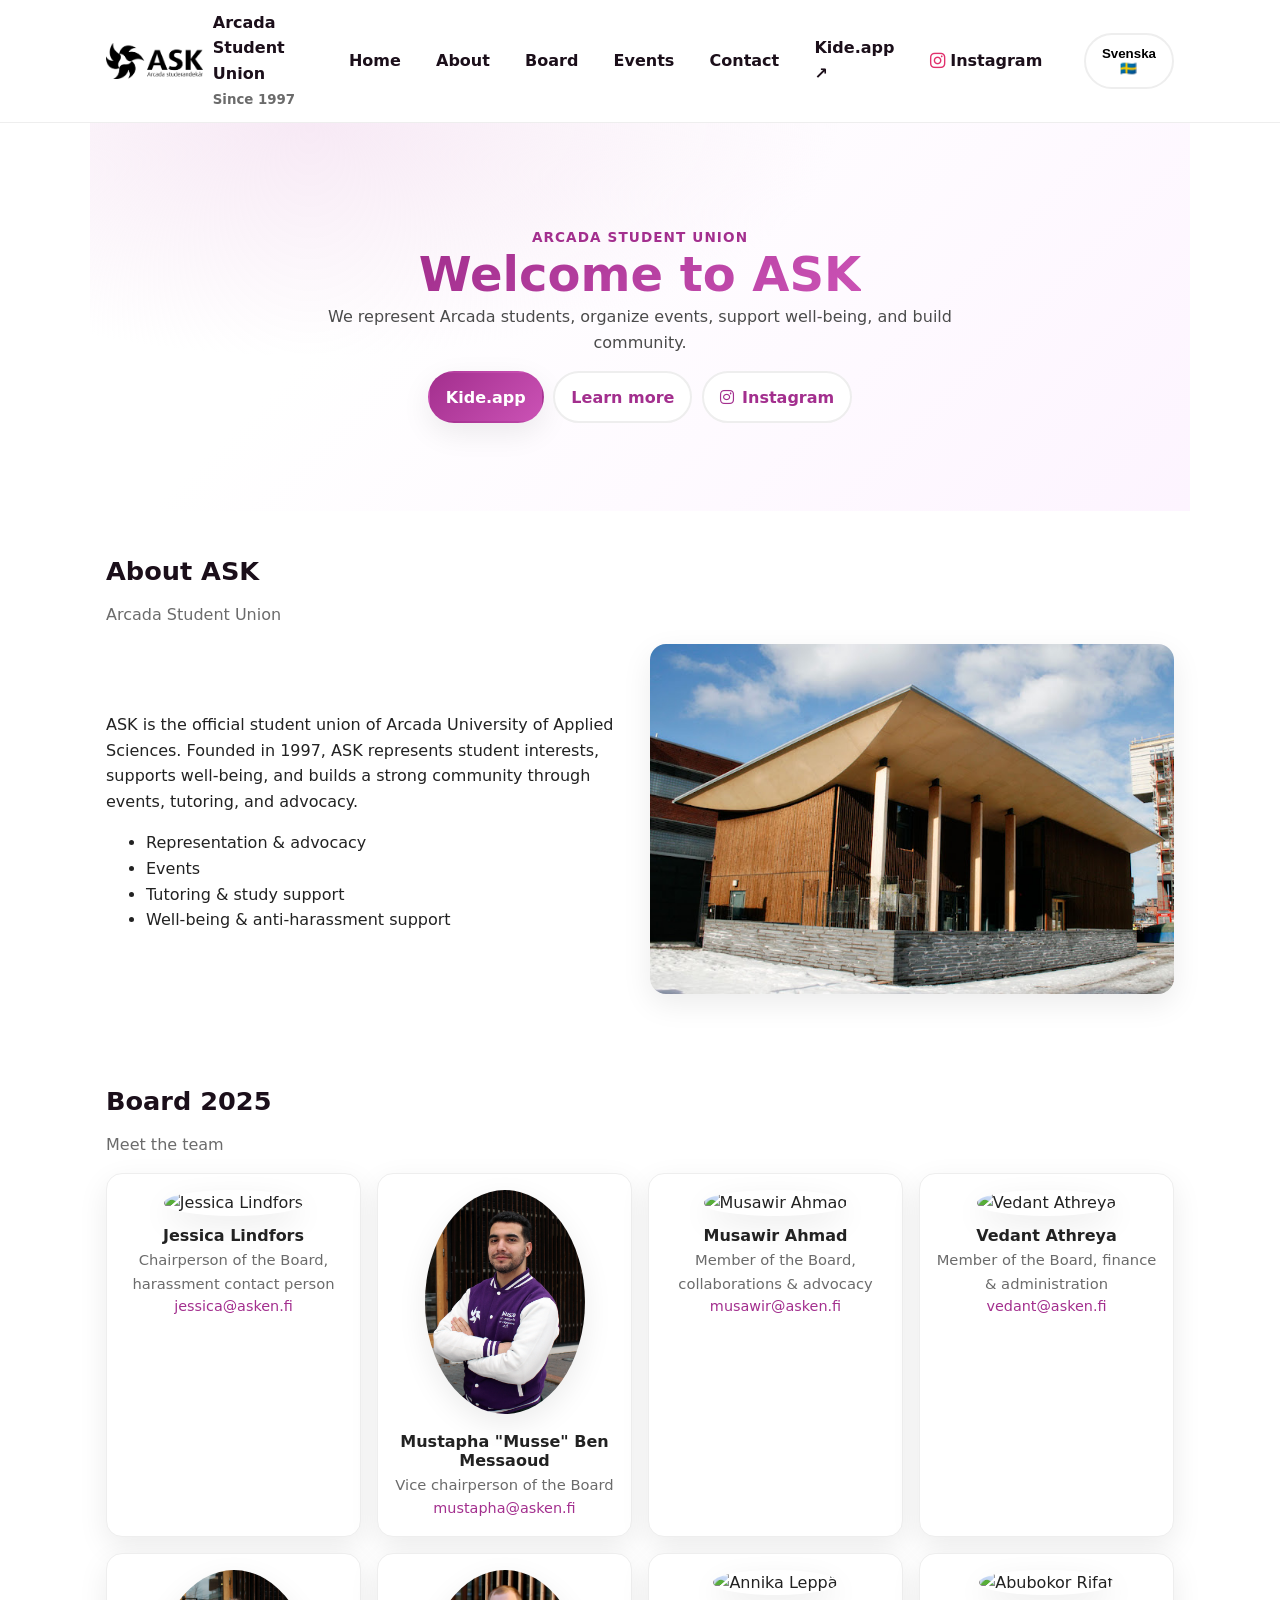
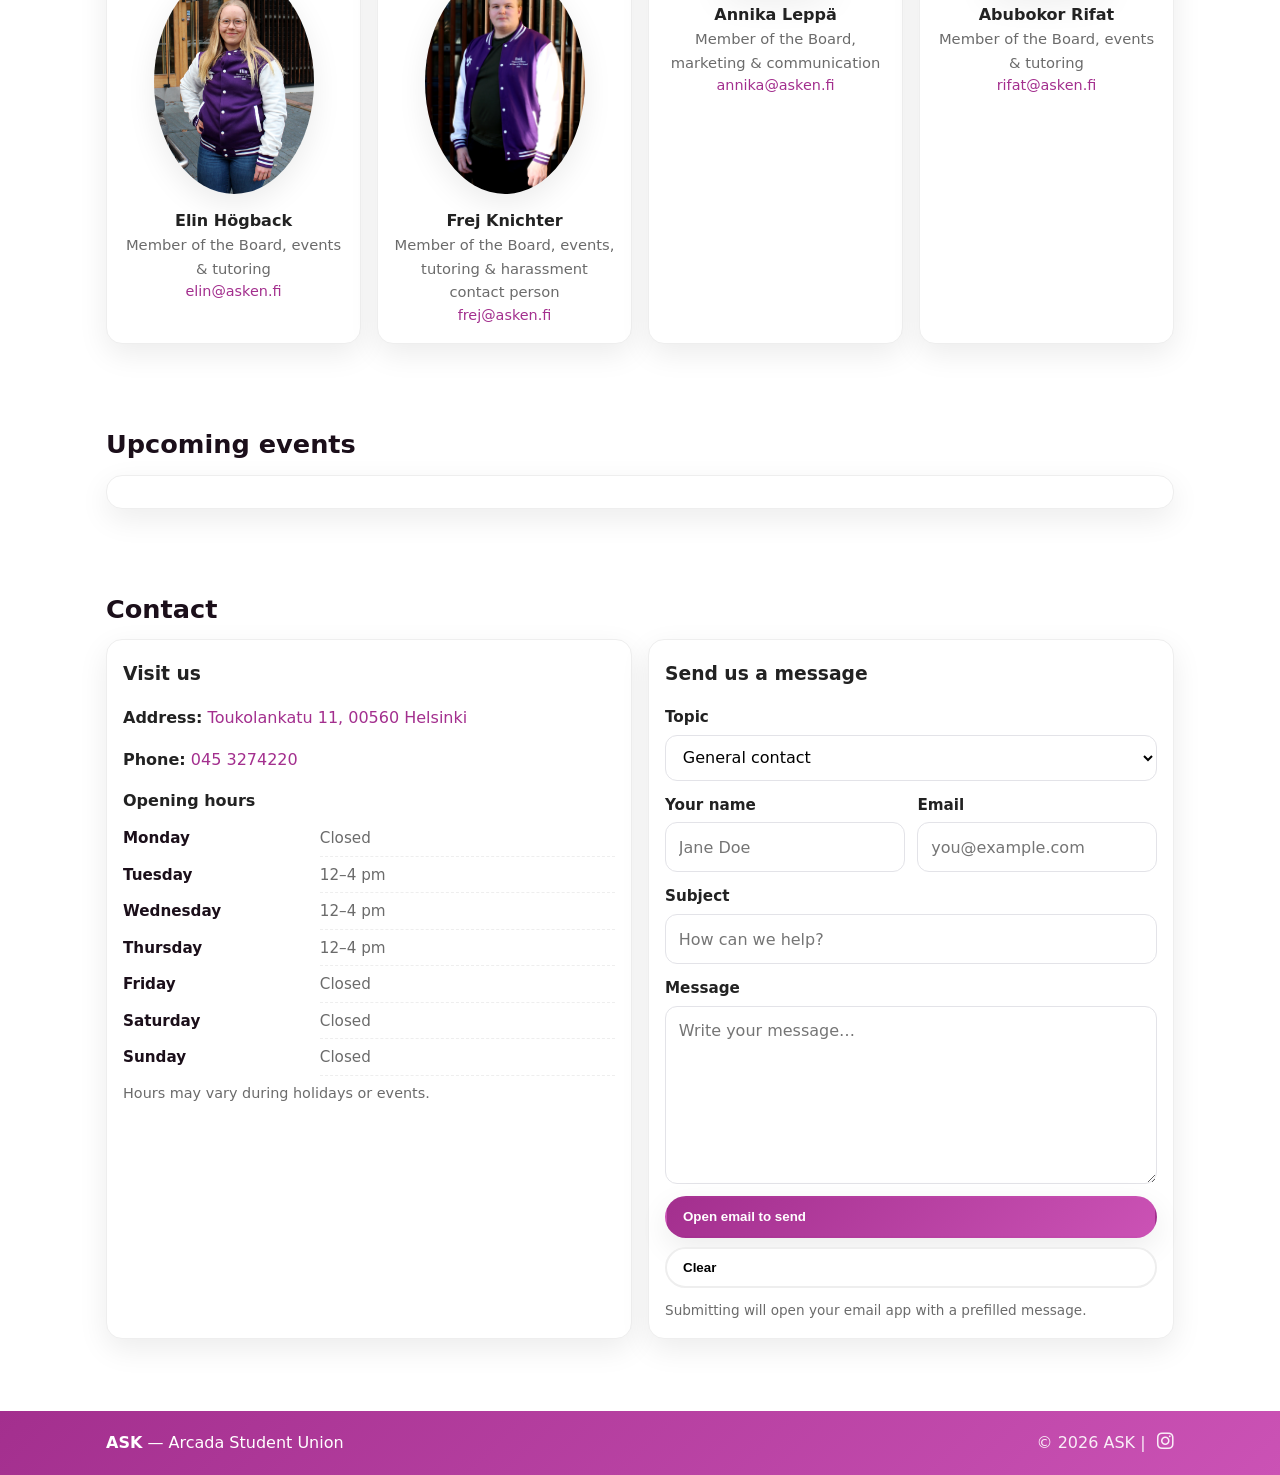
==== index.html @ 72125011 "Update insta and Events" ====
<!doctype html>
<html lang="en">
<head>
  <meta charset="utf-8" />
  <meta name="viewport" content="width=device-width, initial-scale=1" />
  <title>ASK — Arcada Studerandekår / Arcada Student Union</title>
  <meta name="description" content="ASK (Arcada Studerandekår / Arcada Student Union) — community, support, and student life at Arcada UAS." />
  <meta name="theme-color" content="#A32F8E" />
  <link rel="stylesheet" href="css/style.css" />
  <!-- Font Awesome for Instagram icon -->
  <link rel="stylesheet" href="https://cdnjs.cloudflare.com/ajax/libs/font-awesome/6.5.2/css/all.min.css">
</head>
<body>
  <header class="header" role="banner">
    <nav class="nav" aria-label="Primary">
      <a href="#home" class="brand">
        <img class="brand-logo" src="images/ASK-logo-black.png" alt="ASK logo" />
        <span id="brand-text"
          data-en="Arcada Student Union<br><small>Since 1997</small>"
          data-sv="Arcada Studerandekår<br><small>Sedan 1997</small>">
          Arcada Student Union<br><small>Since 1997</small>
        </span>
      </a>

      <button class="burger" id="navToggle" aria-label="Toggle menu" aria-expanded="false">☰</button>

      <div class="nav-links" id="navLinks">
        <a href="#home" data-en="Home" data-sv="Hem">Home</a>
        <a href="#about" data-en="About" data-sv="Om ASK">About</a>
        <a href="#board" data-en="Board" data-sv="Styrelsen">Board</a>
        <a href="#events" data-en="Events" data-sv="Evenemang">Events</a>
        <a href="#contact" data-en="Contact" data-sv="Kontakt">Contact</a>
        <a href="https://kide.app/community/b112ffe9-2deb-4894-a4b8-ed1b70ef1a00" target="_blank" rel="noopener" style="font-weight:800">Kide.app ↗</a>
        <a href="https://www.instagram.com/askenfi" target="_blank" rel="noopener" class="social-link"><i class="fab fa-instagram"></i> Instagram</a>
        <button id="langToggle" class="btn btn-outline" style="margin-left:1rem;">Svenska 🇸🇪</button>
      </div>
    </nav>
  </header>

  <main id="home" role="main">
    <!-- HERO -->
    <section class="hero">
      <div class="hero-inner">
        <div id="hero-kicker" class="kicker"
          data-en="Arcada Student Union"
          data-sv="Arcada Studerandekår">Arcada Student Union</div>

        <h1 id="hero-title" class="title">
          <span class="gradient-text"
            data-en="Welcome to ASK"
            data-sv="Välkommen till ASK">Welcome to ASK</span>
        </h1>

        <p id="hero-subtitle" class="subtitle"
          data-en="We represent Arcada students, organize events, support well-being, and build community."
          data-sv="Vi representerar Arcadas studerande, ordnar evenemang, stöder välmående och bygger gemenskap.">
          We represent Arcada students, organize events, support well-being, and build community.
        </p>

        <div class="cta-row">
          <a class="btn btn-primary" href="https://kide.app/community/b112ffe9-2deb-4894-a4b8-ed1b70ef1a00" target="_blank" rel="noopener">Kide.app</a>
          <a id="learn-more" class="btn btn-outline" href="#about" data-en="Learn more" data-sv="Läs mer">Learn more</a>
          <a class="btn btn-outline" href="https://www.instagram.com/askenfi" target="_blank" rel="noopener"><i class="fab fa-instagram"></i> Instagram</a>
        </div>
      </div>
    </section>

    <!-- ABOUT -->
    <section id="about">
      <h2 class="section-title" data-en="About ASK" data-sv="Om ASK">About ASK</h2>
      <p class="section-sub" data-en="Arcada Student Union" data-sv="Arcada Studerandekår">Arcada Student Union</p>
      <div class="about">
        <div>
          <p id="about-text"
            data-en="ASK is the official student union of Arcada University of Applied Sciences. Founded in 1997, ASK represents student interests, supports well-being, and builds a strong community through events, tutoring, and advocacy."
            data-sv="ASK är den officiella studerandekåren vid Arcada. Sedan 1997 har ASK representerat studerandenas intressen, stöttat välmående och byggt en stark gemenskap genom evenemang, tutorverksamhet och påverkansarbete.">
            ASK is the official student union of Arcada University of Applied Sciences. Founded in 1997, ASK represents student interests, supports well-being, and builds a strong community through events, tutoring, and advocacy.
          </p>
          <ul>
            <li data-en="Representation & advocacy" data-sv="Representation & intressebevakning">Representation & advocacy</li>
            <li data-en="Events" data-sv="Evenemang">Events</li>
            <li data-en="Tutoring & study support" data-sv="Tutorering & studiestöd">Tutoring & study support</li>
            <li data-en="Well-being & anti-harassment support" data-sv="Välmående & trakasseristöd">Well-being & anti-harassment support</li>
          </ul>
        </div>
        <div>
          <img src="images/cor-house.png" alt="ASK Cor-house at Arcada campus" loading="lazy" />
        </div>
      </div>
    </section>

    <!-- BOARD -->
    <section id="board">
      <h2 class="section-title" data-en="Board 2025" data-sv="Styrelsen 2025">Board 2025</h2>
      <p class="section-sub" data-en="Meet the team" data-sv="Möt teamet">Meet the team</p>

      <div class="grid grid-4">
        <article class="card member">
          <img src="images/Jessica-1.jpg" alt="Jessica Lindfors" />
          <h4>Jessica Lindfors</h4>
          <div class="role"
            data-en="Chairperson of the Board, harassment contact person"
            data-sv="Styrelseordförande, trakasseriombud">
            Chairperson of the Board, harassment contact person
          </div>
          <div class="email"><a href="mailto:jessica@asken.fi">jessica@asken.fi</a></div>
        </article>

        <article class="card member">
          <img src="images/Musse-1.jpg" alt="Mustapha  Ben Messaoud" />
          <h4>Mustapha "Musse" Ben Messaoud</h4>
          <div class="role"
            data-en="Vice chairperson of the Board"
            data-sv="Vice ordförande">
            Vice chairperson of the Board
          </div>
          <div class="email"><a href="mailto:mustapha@asken.fi">mustapha@asken.fi</a></div>
        </article>

        <article class="card member">
          <img src="images/Musa-3.jpg" alt="Musawir Ahmad" />
          <h4>Musawir Ahmad</h4>
          <div class="role"
            data-en="Member of the Board, collaborations & advocacy"
            data-sv="Styrelsemedlem, samarbeten & intressebevakning">
            Member of the Board, collaborations & advocacy
          </div>
          <div class="email"><a href="mailto:musawir@asken.fi">musawir@asken.fi</a></div>
        </article>

        <article class="card member">
          <img src="images/Vedant-4.jpg" alt="Vedant Athreya" />
          <h4>Vedant Athreya</h4>
          <div class="role"
            data-en="Member of the Board, finance & administration"
            data-sv="Styrelsemedlem, ekonomi & förvaltning">
            Member of the Board, finance & administration
          </div>
          <div class="email"><a href="mailto:vedant@asken.fi">vedant@asken.fi</a></div>
        </article>

        <article class="card member">
          <img src="images/Elin-4.jpg" alt="Elin Högback" />
          <h4>Elin Högback</h4>
          <div class="role"
            data-en="Member of the Board, events & tutoring"
            data-sv="Styrelsemedlem, evenemang & tutorering">
            Member of the Board, events & tutoring
          </div>
          <div class="email"><a href="mailto:elin@asken.fi">elin@asken.fi</a></div>
        </article>

        <article class="card member">
          <img src="images/Frej-3.jpg" alt="Frej Knichter" />
          <h4>Frej Knichter</h4>
          <div class="role"
            data-en="Member of the Board, events, tutoring & harassment contact person"
            data-sv="Styrelsemedlem, evenemang, tutorering & trakasseriombud">
            Member of the Board, events, tutoring & harassment contact person
          </div>
          <div class="email"><a href="mailto:frej@asken.fi">frej@asken.fi</a></div>
        </article>

        <article class="card member">
          <img src="images/Annika-1.jpg" alt="Annika Leppä" />
          <h4>Annika Leppä</h4>
          <div class="role"
            data-en="Member of the Board, marketing & communication"
            data-sv="Styrelsemedlem, marknadsföring & kommunikation">
            Member of the Board, marketing & communication
          </div>
          <div class="email"><a href="mailto:annika@asken.fi">annika@asken.fi</a></div>
        </article>

        <article class="card member">
          <img src="images/Rifat-5.jpg" alt="Abubokor Rifat" />
          <h4>Abubokor Rifat</h4>
          <div class="role"
            data-en="Member of the Board, events & tutoring"
            data-sv="Styrelsemedlem, evenemang & tutorering">
            Member of the Board, events & tutoring
          </div>
          <div class="email"><a href="mailto:rifat@asken.fi">rifat@asken.fi</a></div>
        </article>
      </div>
    </section>

    <!-- EVENTS -->
    <section id="events">
      <h2 class="section-title" data-en="Upcoming events" data-sv="Kommande evenemang">Upcoming events</h2>
      <div id="eventsList" class="card"></div>
    </section>

    <!-- CONTACT -->
    <section id="contact">
      <h2 class="section-title" data-en="Contact" data-sv="Kontakt">Contact</h2>

      <div class="contact-grid">
        <!-- Address & hours -->
        <aside class="card contact-card">
          <h3 class="contact-title" data-en="Visit us" data-sv="Besök oss">Visit us</h3>
          <p>
            <strong data-en="Address:" data-sv="Adress:">Address:</strong>
            <a href="https://maps.google.com/?q=Toukolankatu 11, 00560 Helsinki" target="_blank" rel="noopener">
              Toukolankatu 11, 00560 Helsinki
            </a>
          </p>
      
          <p><strong data-en="Phone:" data-sv="Telefon:">Phone:</strong> <a href="tel:+358453274220">045 3274220</a></p>

          <div class="hours">
            <div class="hours-title" data-en="Opening hours" data-sv="Öppettider">Opening hours</div>
            <table class="hours-table" aria-label="Opening hours">
              <tbody>
                <tr><th data-en="Monday" data-sv="Måndag">Monday</th><td data-en="Closed" data-sv="Stängt">Closed</td></tr>
                <tr><th data-en="Tuesday" data-sv="Tisdag">Tuesday</th><td>12–4 pm</td></tr>
                <tr><th data-en="Wednesday" data-sv="Onsdag">Wednesday</th><td>12–4 pm</td></tr>
                <tr><th data-en="Thursday" data-sv="Torsdag">Thursday</th><td>12–4 pm</td></tr>
                <tr><th data-en="Friday" data-sv="Fredag">Friday</th><td data-en="Closed" data-sv="Stängt">Closed</td></tr>
                <tr><th data-en="Saturday" data-sv="Lördag">Saturday</th><td data-en="Closed" data-sv="Stängt">Closed</td></tr>
                <tr><th data-en="Sunday" data-sv="Söndag">Sunday</th><td data-en="Closed" data-sv="Stängt">Closed</td></tr>
              </tbody>
            </table>
            <div class="hours-note" data-en="Hours may vary during holidays or events." data-sv="Tider kan variera under helger eller evenemang.">Hours may vary during holidays or events.</div>
          </div>
        </aside>

        <!-- Contact form -->
        <div class="card contact-card">
          <h3 class="contact-title" data-en="Send us a message" data-sv="Skicka ett meddelande">Send us a message</h3>

          <form id="contactForm" novalidate>
            <div class="form-row">
              <label for="topic" data-en="Topic" data-sv="Ärende">Topic</label>
              <select id="topic" name="topic" required>
                <option value="general" selected data-en="General contact" data-sv="Allmän kontakt">General contact</option>
                <option value="harassment" data-en="Anti-harassment support" data-sv="Trakasseristöd">Anti-harassment support</option>
              </select>
            </div>

            <div class="form-grid-two">
              <div class="form-row">
                <label for="name" data-en="Your name" data-sv="Ditt namn">Your name</label>
                <input id="name" name="name" type="text" placeholder="Jane Doe" />
              </div>
              <div class="form-row">
                <label for="email" data-en="Email" data-sv="E-post">Email</label>
                <input id="email" name="email" type="email" placeholder="you@example.com" />
              </div>
            </div>

            <div class="form-row">
              <label for="subject" data-en="Subject" data-sv="Ämne">Subject</label>
              <input id="subject" name="subject" type="text" placeholder="How can we help?" />
            </div>

            <div class="form-row">
              <label for="message" data-en="Message" data-sv="Meddelande">Message</label>
              <textarea id="message" name="message" rows="6" placeholder="Write your message…"></textarea>
            </div>

            <div id="privacyNote" class="note">
              <span data-en="You can send anonymously when contacting the anti-harassment team. Name and email are optional."
                    data-sv="Du kan kontakta trakasseriteamet anonymt. Namn och e-post är frivilliga.">
                You can send anonymously when contacting the anti-harassment team. Name and email are optional.
              </span>
            </div>

            <div class="form-row actions">
              <button type="submit" class="btn btn-primary" id="sendBtn" data-en="Open email to send" data-sv="Öppna e-post för att skicka">Open email to send</button>
              <button type="reset" class="btn btn-outline" data-en="Clear" data-sv="Rensa">Clear</button>
            </div>

            <div class="tiny" data-en="Submitting will open your email app with a prefilled message."
                 data-sv="När du skickar öppnas ditt e-postprogram med ett förifyllt meddelande.">
              Submitting will open your email app with a prefilled message.
            </div>
          </form>
        </div>
      </div>
    </section>
  </main>

  <footer>
    <div class="footer-inner">
      <div><strong>ASK</strong> — <span data-en="Arcada Student Union" data-sv="Arcada Studerandekår">Arcada Student Union</span></div>
      <div class="foot-small">
        © <span id="year"></span> ASK |
        <a href="https://www.instagram.com/askenfi" target="_blank" rel="noopener" aria-label="Instagram">
          <i class="fab fa-instagram"></i>
        </a>
      </div>
    </div>
  </footer>

  <!-- Inline JS: nav, events, language toggle, contact form -->
  <script>
    // Mobile nav
    const navToggle = document.getElementById('navToggle');
    const navLinks  = document.getElementById('navLinks');
    navToggle?.addEventListener('click', () => {
      const open = navLinks.classList.toggle('open');
      navToggle.setAttribute('aria-expanded', open ? 'true' : 'false');
    });

    // Year
    document.getElementById('year').textContent = new Date().getFullYear();

    // Events (auto-hide past) — corrected locations
    const events = [
      { start: '2025-09-03', title: 'Kick-off',           place: 'Maxine, Urho Kekkosen katu 1, Helsinki' },
      { start: '2025-09-10', title: 'Gulis Initiation',   place: 'Downtown Helsinki' },
      { start: '2025-09-10', title: 'Gulis Afterparty',   place: 'NoName Bar & Nightclub, Kalevankatu 6, Helsinki' },
      { start: '2025-09-18', title: 'Mölkky Tournament', place: 'Innergården,Romgatan 5B, Helsinki' },
      { start: '2025-09-23', end: '2025-09-26', title: 'Gulis Sitz', place: 'Cor-house,Majstadsgatan 11, Helsinki' }
    ];

    const eventsList = document.getElementById('eventsList');
    const today = new Date(); today.setHours(0,0,0,0);
    let currentLang = 'en';

    function renderEvents() {
      const upcoming = events
        .filter(ev => { const end = new Date(ev.end || ev.start); end.setHours(0,0,0,0); return end >= today; })
        .sort((a,b) => new Date(a.start) - new Date(b.start));

      const fmt = d => new Date(d).toLocaleDateString(
        currentLang === 'sv' ? 'sv' : 'en',
        { year:'numeric', month:'short', day:'numeric' }
      );

      eventsList.innerHTML = upcoming.map(ev => `
        <div class="event">
          <div class="date">${ev.end ? `${fmt(ev.start)} – ${fmt(ev.end)}` : fmt(ev.start)}</div>
          <div>
            <div style="font-weight:800">${ev.title}</div>
            <div class="section-sub">${ev.place}</div>
          </div>
        </div>
      `).join('');
    }
    renderEvents();

    // Language toggle (🇬🇧/🇸🇪)
    const langBtn = document.getElementById('langToggle');
    function switchLang(lang){
      document.querySelectorAll('[data-en]').forEach(el => {
        el.innerHTML = el.getAttribute('data-' + lang);
      });
      currentLang = lang;
      langBtn.textContent = lang === 'en' ? 'Svenska 🇸🇪' : 'English 🇬🇧';
      renderEvents();
      try { localStorage.setItem('ask-lang', lang); } catch {}
    }
    (function initLang(){
      let saved = null;
      try { saved = localStorage.getItem('ask-lang'); } catch {}
      const auto = (!saved && navigator.language && navigator.language.toLowerCase().startsWith('sv')) ? 'sv' : 'en';
      switchLang(saved || auto || 'en');
    })();
    langBtn?.addEventListener('click', () => switchLang(currentLang === 'en' ? 'sv' : 'en'));

    // ---------- Contact form logic ----------
    const topicEl   = document.getElementById('topic');
    const nameEl    = document.getElementById('name');
    const emailEl   = document.getElementById('email');
    const subjectEl = document.getElementById('subject');
    const messageEl = document.getElementById('message');
    const form      = document.getElementById('contactForm');
    const privacy   = document.getElementById('privacyNote');

    function updateRequirements(){
      const harassment = topicEl.value === 'harassment';
      // For harassment: allow anonymous (no required name/email)
      nameEl.required  = !harassment;
      emailEl.required = !harassment;
      subjectEl.required = true;
      messageEl.required = true;
      privacy.style.display = harassment ? 'block' : 'none';
    }
    topicEl.addEventListener('change', updateRequirements);
    updateRequirements();

    function enc(v){ return encodeURIComponent(v || ''); }

    form.addEventListener('submit', (e)=>{
      e.preventDefault();
      updateRequirements();
      if (!form.checkValidity()){
        form.reportValidity();
        return;
      }
      const harassment = topicEl.value === 'harassment';

      const to = harassment ? 'hello@asken.fi' : 'info@asken.fi';
      const cc = harassment ? 'jessica@asken.fi,frej@asken.fi' : '';
      const subjPrefix = harassment
        ? (currentLang==='sv' ? '[ASK] Trakasseristöd' : '[ASK] Harassment Support')
        : (currentLang==='sv' ? '[ASK] Allmän kontakt' : '[ASK] General Contact');

      const subject = `${subjPrefix}: ${subjectEl.value}`.slice(0,150);

      const bodyLines = [
        messageEl.value,
        '',
        '—',
        (currentLang==='sv' ? 'Skickat via ASK webbplats' : 'Sent via ASK website'),
        `${currentLang==='sv' ? 'Ärende' : 'Topic'}: ${harassment ? (currentLang==='sv'?'Trakasseristöd':'Harassment support') : (currentLang==='sv'?'Allmän kontakt':'General contact')}`,
        `${currentLang==='sv' ? 'Namn' : 'Name'}: ${nameEl.value || (currentLang==='sv' ? 'Anonym' : 'Anonymous')}`,
        `${currentLang==='sv' ? 'E-post' : 'Email'}: ${emailEl.value || (currentLang==='sv' ? 'Ej angivet' : 'Not provided')}`
      ].join('\n');

      const href = `mailto:${to}?subject=${enc(subject)}&body=${enc(bodyLines)}${cc ? '&cc=' + enc(cc) : ''}`;
      window.location.href = href;
    });
  </script>
</body>
</html>
---- css/style.css ----
:root{
  --ask-primary:#A32F8E;
  --ask-secondary:#CB52B5;
  --ask-dark:#1b0f1a;
  --ask-text:#222;
  --ask-muted:#6b6b6b;
  --radius:16px;
  --shadow:0 10px 30px rgba(0,0,0,.08);
  --maxw:1100px;
}

*{box-sizing:border-box}
html{scroll-behavior:smooth}
body{
  margin:0;
  font:16px/1.6 system-ui,-apple-system,Segoe UI,Roboto,Ubuntu,Cantarell,sans-serif;
  color:var(--ask-text);
  background:#fff;
}
a{color:var(--ask-primary);text-decoration:none}
a:hover{text-decoration:underline}

/* Header */
.header{
  position:sticky; top:0; z-index:50;
  backdrop-filter:blur(8px);
  background:rgba(255,255,255,.85);
  border-bottom:1px solid #eee;
}
.nav{ max-width:var(--maxw); margin:0 auto; display:flex; align-items:center; justify-content:space-between; padding:.6rem 1rem; }
.brand{display:inline-flex;align-items:center;gap:.6rem;font-weight:800;color:var(--ask-dark)}
.brand-logo{height:36px;width:auto;display:block}
.brand small{color:var(--ask-muted)}
.nav-links{display:flex;align-items:center;gap:1rem}
.nav-links a{font-weight:600;color:var(--ask-dark);padding:.4rem .6rem;border-radius:10px}
.nav-links a:hover{background:#f5f5f7}
.burger{display:none;background:none;border:0;font-size:1.4rem;padding:.4rem .6rem;border-radius:10px}

/* Social link + icons */
.social-link{ font-weight:600; display:inline-flex; align-items:center; gap:.35rem; }
.social-link i{ color:#E1306C; font-size:1.1rem; }
footer i.fab.fa-instagram{ color:#fff; font-size:1.2rem; margin-left:.4rem; }
.btn-outline i.fab.fa-instagram{ color:var(--ask-primary); }

@media (max-width:860px){
  .burger{display:inline-block}
  .nav-links{
    position:fixed; inset:55px 0 auto 0;
    background:#fff; border-bottom:1px solid #eee;
    padding:.8rem 1rem; display:none
  }
  .nav-links.open{display:grid;grid-auto-flow:row;gap:.5rem}
}

/* Hero */
.hero{
  background:
    radial-gradient(80% 100% at 20% 0%, #f7e9f5 0%, transparent 60%),
    linear-gradient(135deg,#fff 0%,#fff 30%,#fdf4ff 100%);
}
.hero-inner{max-width:var(--maxw);margin:0 auto;padding:4rem 1rem 3rem;text-align:center}
.kicker{color:var(--ask-primary);font-weight:800;text-transform:uppercase;font-size:.85rem;letter-spacing:.08em}
.title{font-size:clamp(1.8rem,3.5vw + .8rem,3rem);margin:0;color:var(--ask-dark);line-height:1.1}
.subtitle{max-width:70ch;margin:.2rem auto 0;color:#4b4b4b}
.cta-row{margin-top:1rem;display:flex;justify-content:center;gap:.6rem;flex-wrap:wrap}
.btn{display:inline-flex;align-items:center;gap:.5rem;border-radius:999px;padding:.7rem 1rem;font-weight:800;border:2px solid transparent;cursor:pointer}
.btn-primary{background:linear-gradient(135deg,var(--ask-primary),var(--ask-secondary));color:#fff;box-shadow:var(--shadow)}
.btn-outline{background:#fff;border-color:#eee}

/* Sections */
section{max-width:var(--maxw);margin:0 auto;padding:2.5rem 1rem}
.section-title{font-size:1.6rem;margin:0 0 .6rem;color:var(--ask-dark)}
.section-sub{margin:0 0 1rem;color:var(--ask-muted)}

/* About */
.about{display:grid;grid-template-columns:1fr 1fr;gap:1.2rem;align-items:center}
.about img{width:100%;height:auto;border-radius:var(--radius);box-shadow:var(--shadow);object-fit:cover}
@media (max-width:900px){.about{grid-template-columns:1fr}}

/* Board */
.grid{display:grid;gap:1rem}
.grid-4{grid-template-columns:repeat(4,minmax(0,1fr))}
@media (max-width:900px){.grid-4{grid-template-columns:repeat(2,1fr)}}
@media (max-width:560px){.grid-4{grid-template-columns:1fr}}
.card{background:#fff;border:1px solid #eee;border-radius:var(--radius);padding:1rem;box-shadow:var(--shadow)}
.member{text-align:center}
.member img{width:100%;max-width:160px;border-radius:50%;box-shadow:var(--shadow)}
.member h4{margin:.6rem 0 .2rem;line-height:1.2}
.role{color:var(--ask-muted);font-size:.92rem}
.email{font-size:.9rem}

/* Events */
.event{display:grid;grid-template-columns:160px 1fr;gap:1rem;align-items:start;border-bottom:1px dashed #eee;padding:.7rem 0}
.date{font-weight:900;color:var(--ask-primary)}
@media (max-width:560px){.event{grid-template-columns:1fr}}

/* ---- Contact ---- */
.contact-grid{
  display:grid;
  grid-template-columns:1fr 1fr;
  gap:1rem;
}
@media (max-width:900px){ .contact-grid{ grid-template-columns:1fr; } }

.contact-card{ padding:1rem; }
.contact-title{ margin:.2rem 0 1rem; font-weight:800; }

.hours{ margin-top:.6rem; }
.hours-title{ font-weight:700; margin:.4rem 0; }
.hours-table{ width:100%; border-collapse:collapse; font-size:.95rem; }
.hours-table th{ text-align:left; padding:.35rem .4rem .35rem 0; color:var(--ask-dark); width:40%; }
.hours-table td{ padding:.35rem 0; color:var(--ask-muted); border-bottom:1px dashed #eee; }
.hours-note{ margin-top:.4rem; color:var(--ask-muted); font-size:.9rem; }

.form-grid-two{ display:grid; grid-template-columns:1fr 1fr; gap:.8rem; }
@media (max-width:560px){ .form-grid-two{ grid-template-columns:1fr; } }

.form-row{ display:flex; flex-direction:column; gap:.35rem; margin-bottom:.75rem; }
label{ font-weight:700; font-size:.95rem; }
input, select, textarea{
  width:100%; border:1px solid #e3e3e8; border-radius:12px; padding:.7rem .8rem;
  font:inherit; background:#fff;
}
textarea{ resize:vertical; }

.note{
  display:none;
  background:#fff7ff;
  border:1px solid #f0d8f5;
  color:#6b3f64;
  border-radius:12px;
  padding:.6rem .8rem;
  font-size:.92rem;
  margin:.4rem 0 .2rem;
}

.actions{ display:flex; gap:.6rem; flex-wrap:wrap; }
.tiny{ font-size:.85rem; color:var(--ask-muted); margin-top:.4rem; }

/* Footer */
footer{margin-top:2rem;background:linear-gradient(135deg,var(--ask-primary),var(--ask-secondary));color:#fff}
.footer-inner{max-width:var(--maxw);margin:0 auto;padding:1.2rem 1rem;display:flex;gap:1rem;align-items:center;justify-content:space-between;flex-wrap:wrap}
.foot-small{opacity:.9}

/* Utilities */
.gradient-text{background:linear-gradient(135deg,var(--ask-primary),var(--ask-secondary));-webkit-background-clip:text;background-clip:text;color:transparent}

}
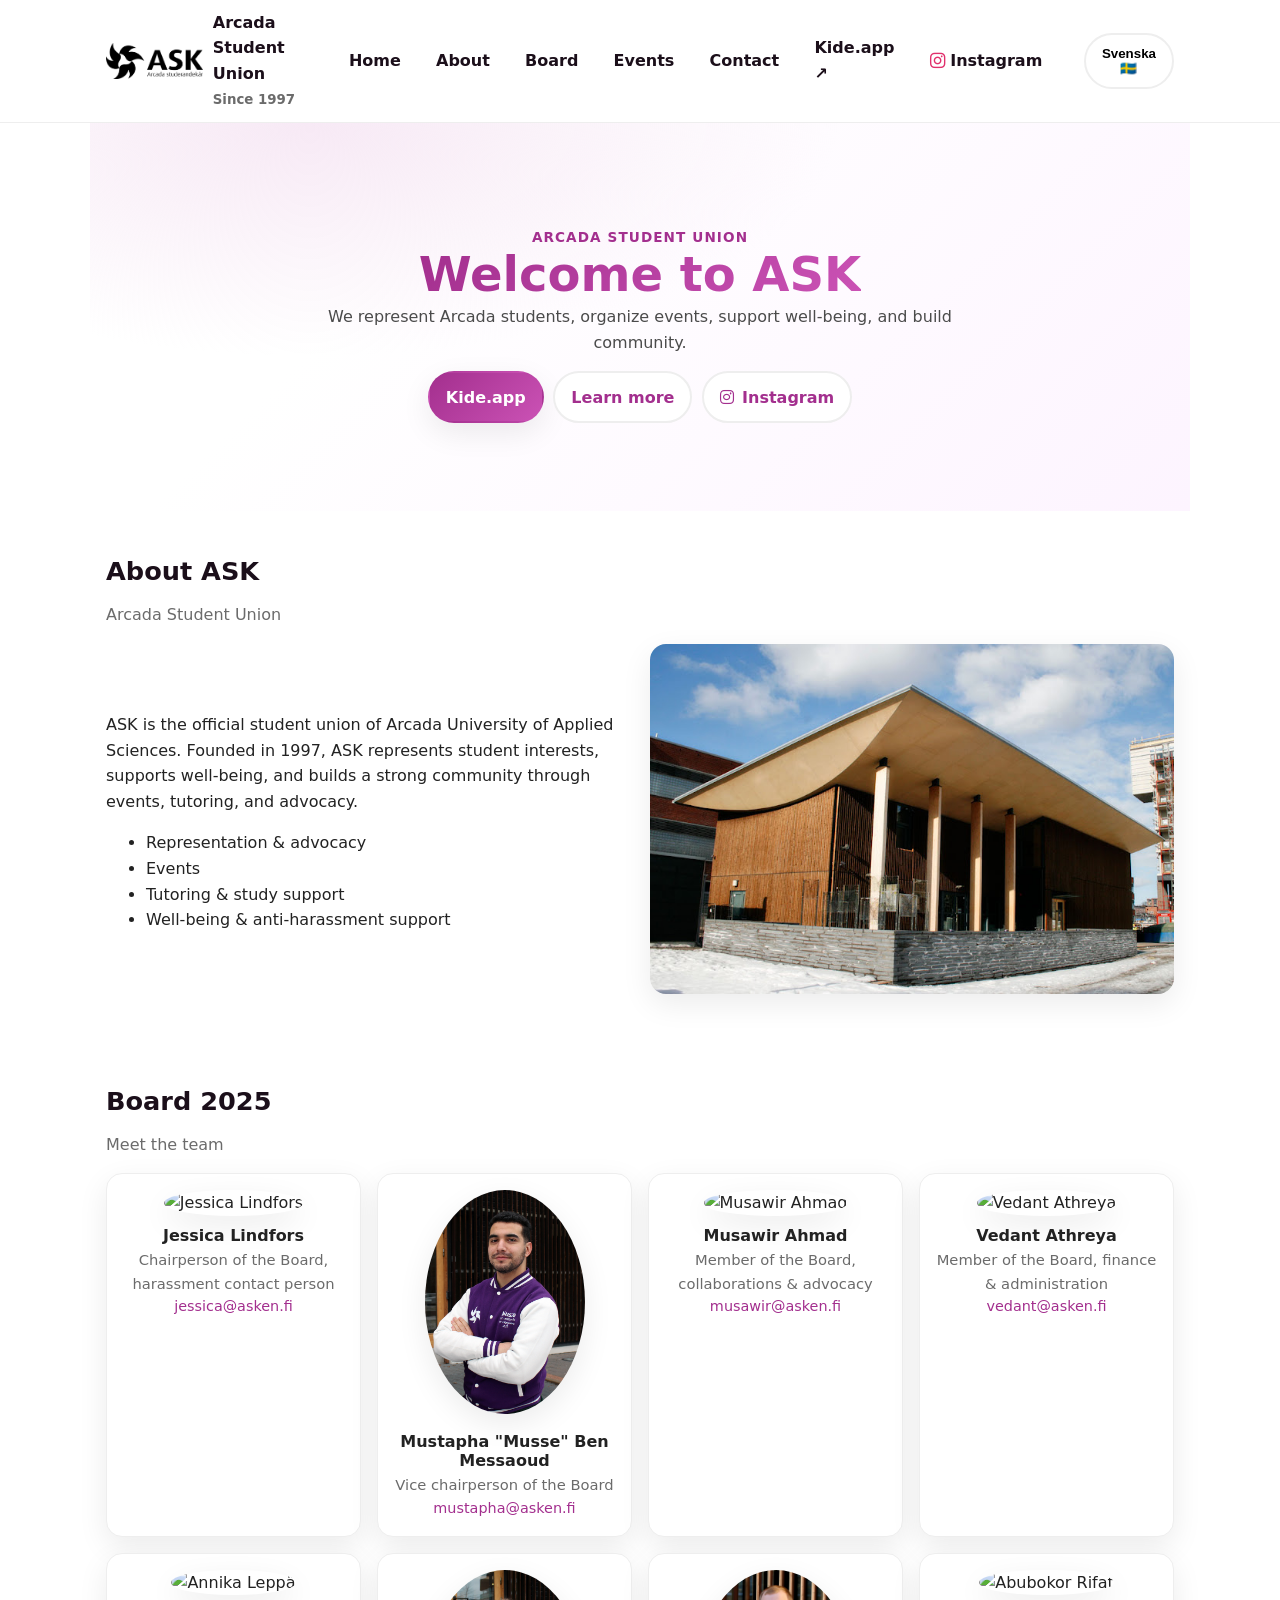
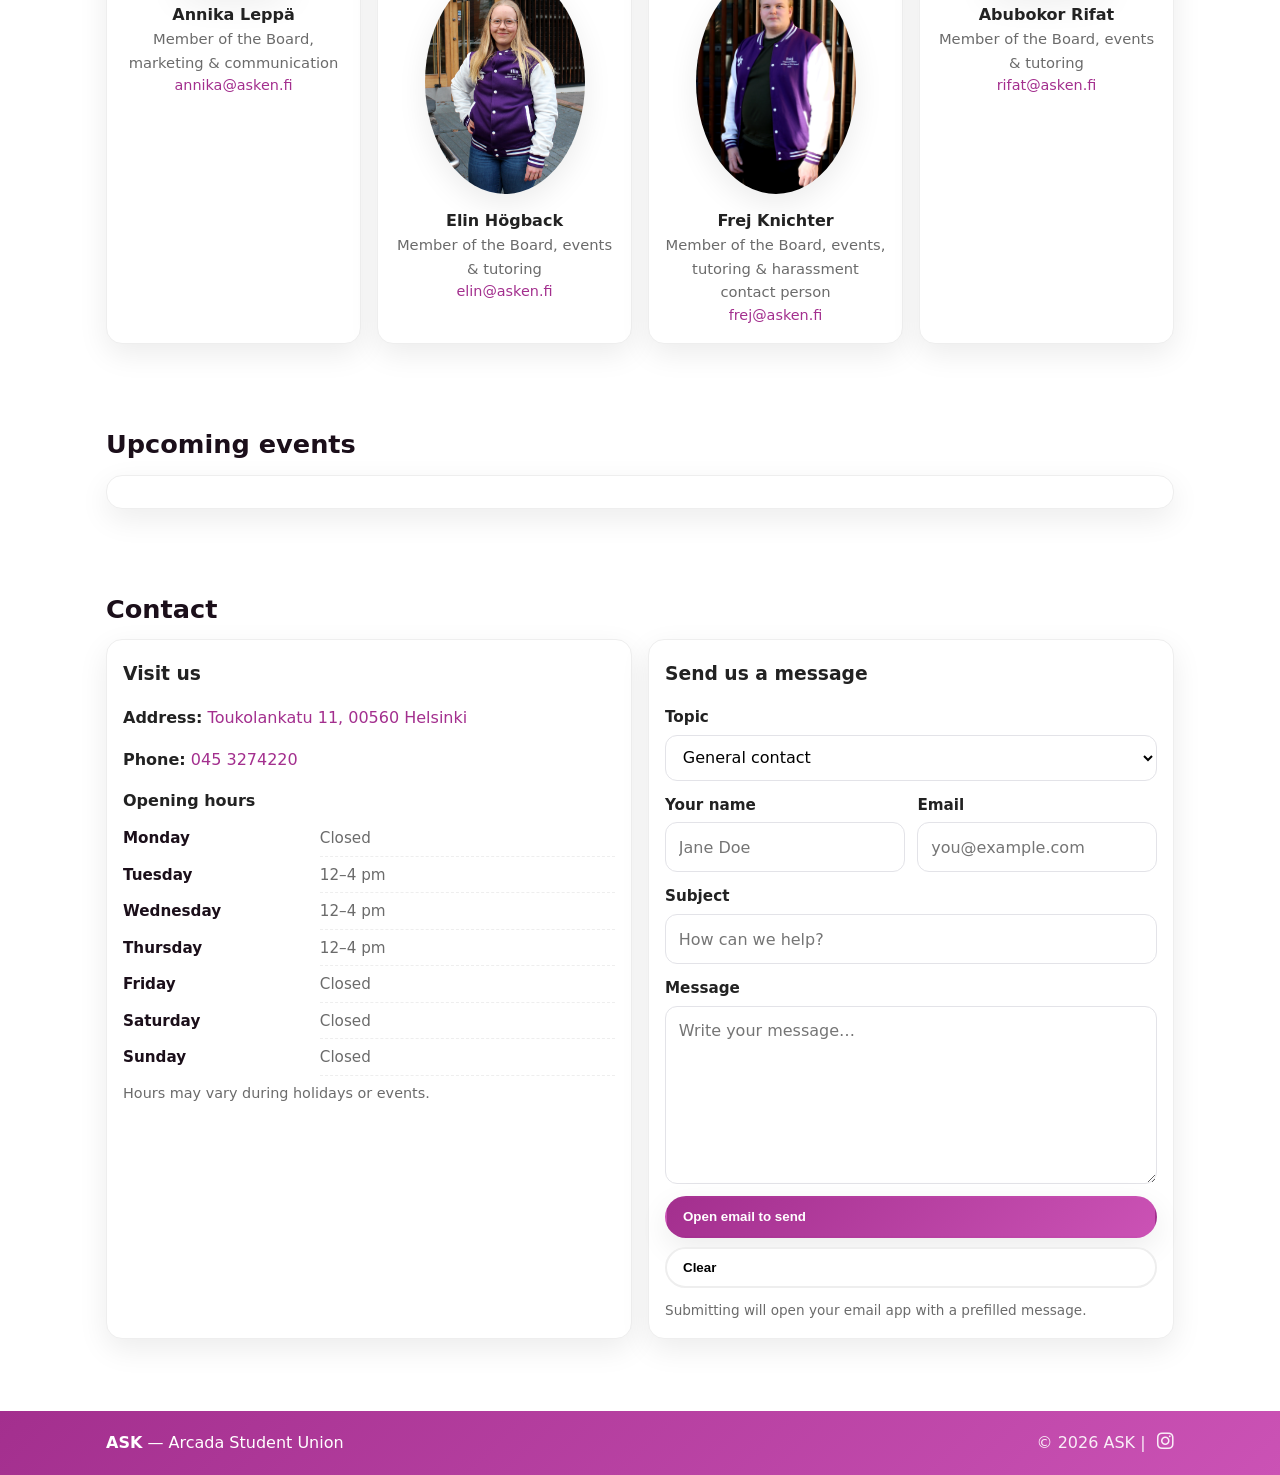
==== commit 87d1ce14: "Annika Card Update" ====
--- a/index.html
+++ b/index.html
@@ -139,6 +139,17 @@
           <div class="email"><a href="mailto:vedant@asken.fi">vedant@asken.fi</a></div>
         </article>
 
+         <article class="card member">
+          <img src="images/Annika-1.jpg" alt="Annika Leppä" />
+          <h4>Annika Leppä</h4>
+          <div class="role"
+            data-en="Member of the Board, marketing & communication"
+            data-sv="Styrelsemedlem, marknadsföring & kommunikation">
+            Member of the Board, marketing & communication
+          </div>
+          <div class="email"><a href="mailto:annika@asken.fi">annika@asken.fi</a></div>
+        </article>
+        
         <article class="card member">
           <img src="images/Elin-4.jpg" alt="Elin Högback" />
           <h4>Elin Högback</h4>
@@ -160,18 +171,7 @@
           </div>
           <div class="email"><a href="mailto:frej@asken.fi">frej@asken.fi</a></div>
         </article>
-
-        <article class="card member">
-          <img src="images/Annika-1.jpg" alt="Annika Leppä" />
-          <h4>Annika Leppä</h4>
-          <div class="role"
-            data-en="Member of the Board, marketing & communication"
-            data-sv="Styrelsemedlem, marknadsföring & kommunikation">
-            Member of the Board, marketing & communication
-          </div>
-          <div class="email"><a href="mailto:annika@asken.fi">annika@asken.fi</a></div>
-        </article>
-
+        
         <article class="card member">
           <img src="images/Rifat-5.jpg" alt="Abubokor Rifat" />
           <h4>Abubokor Rifat</h4>
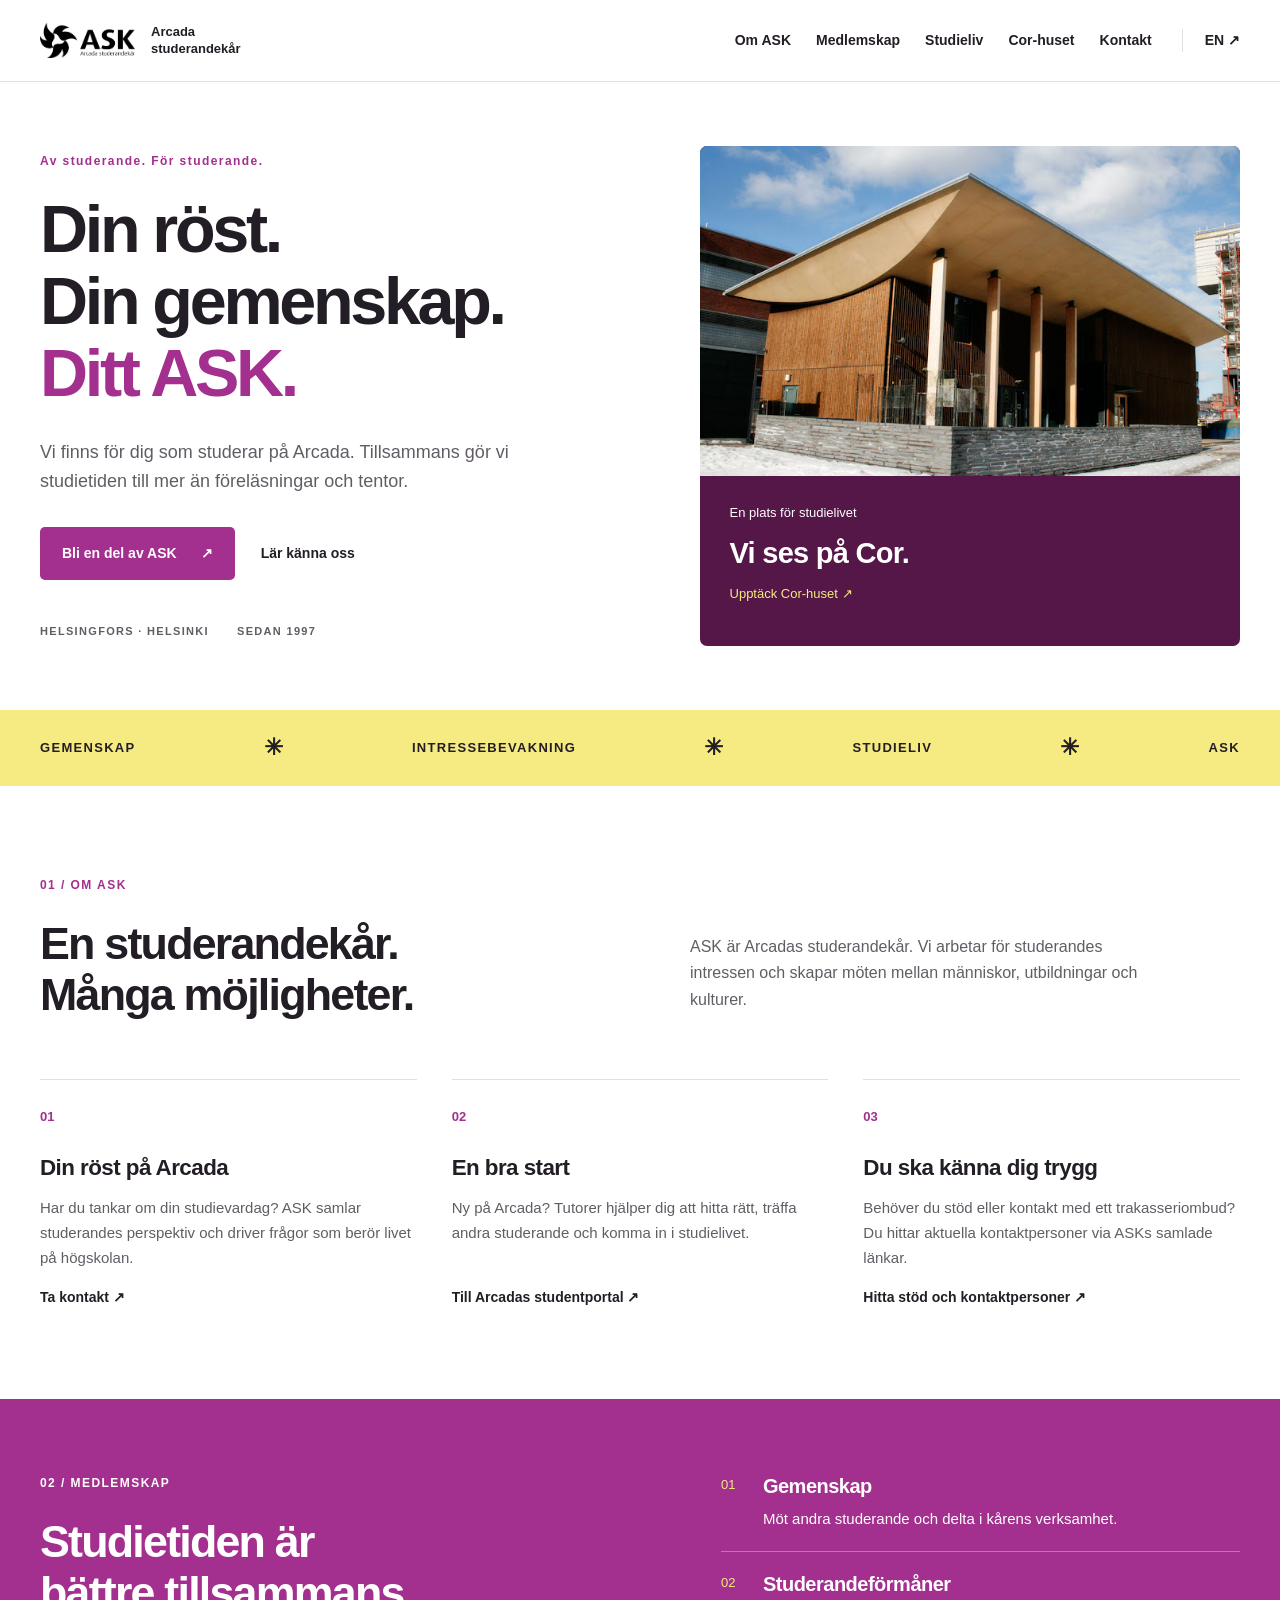
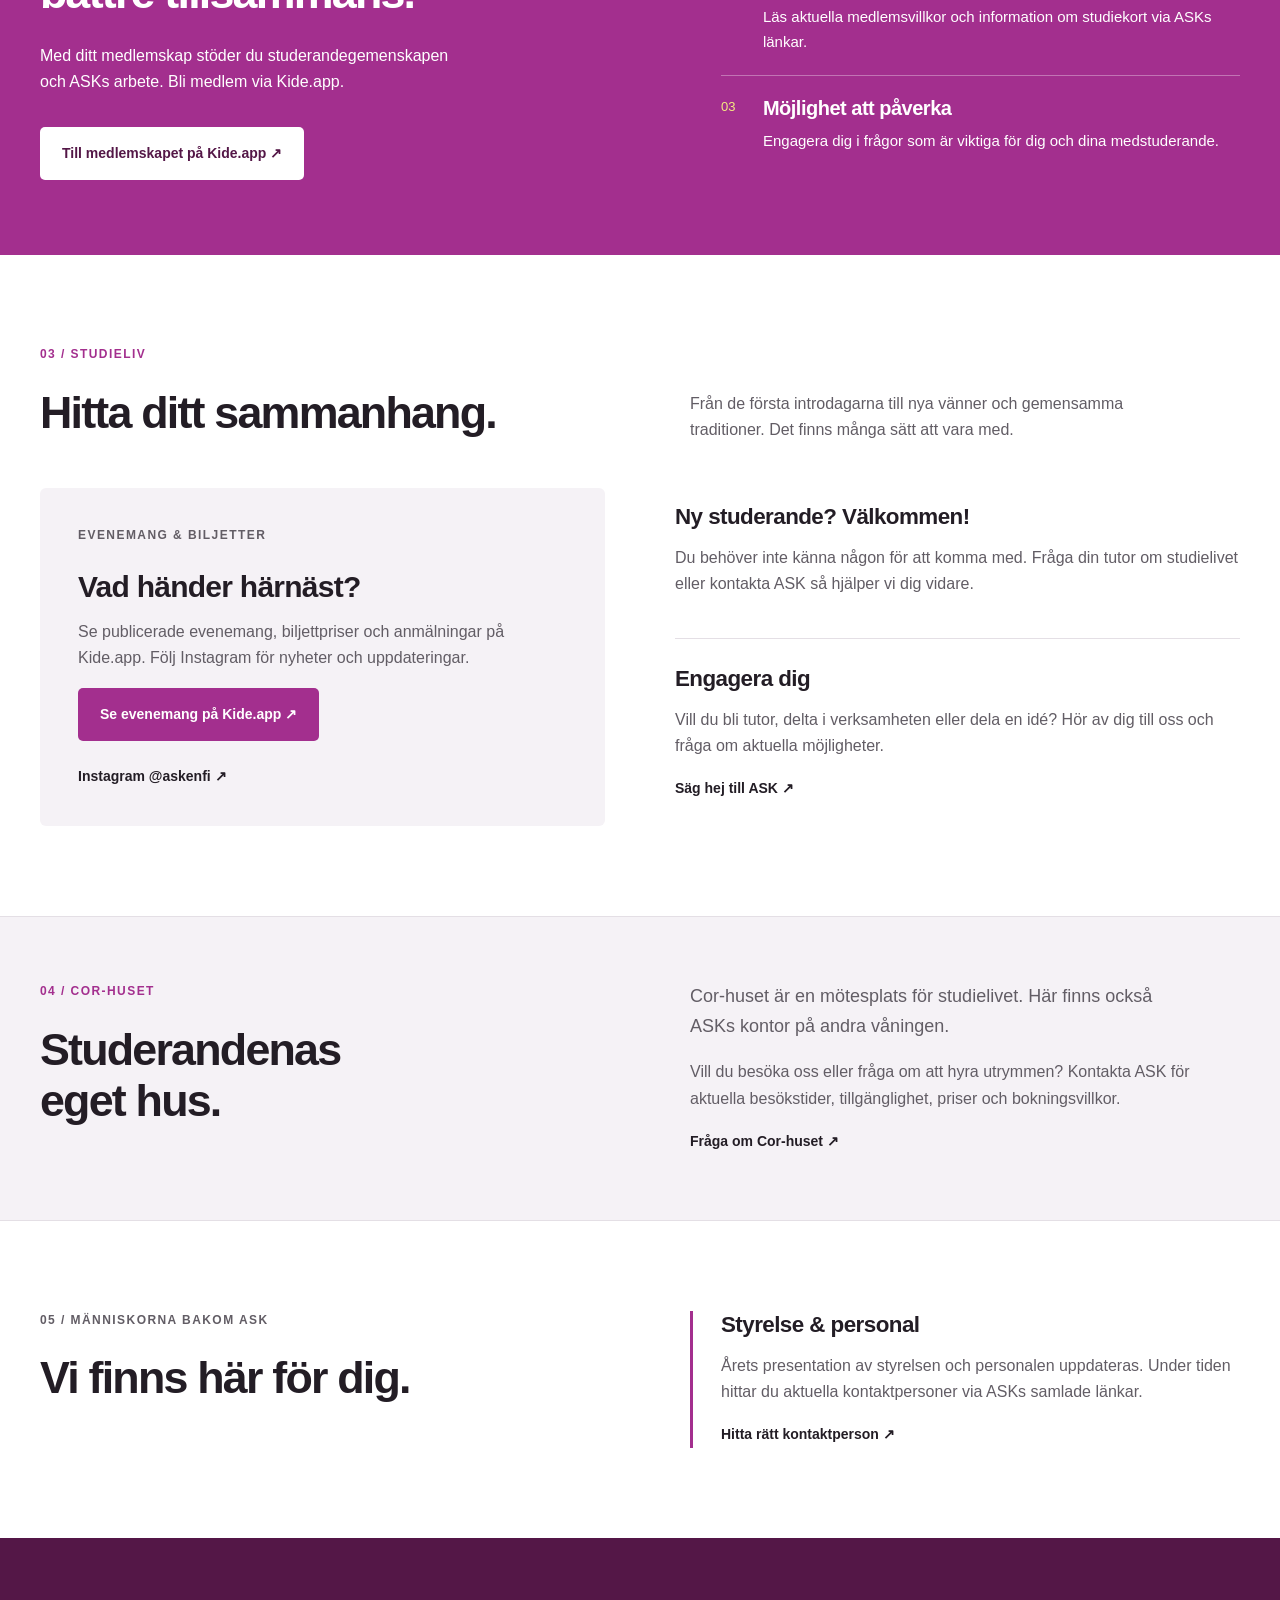
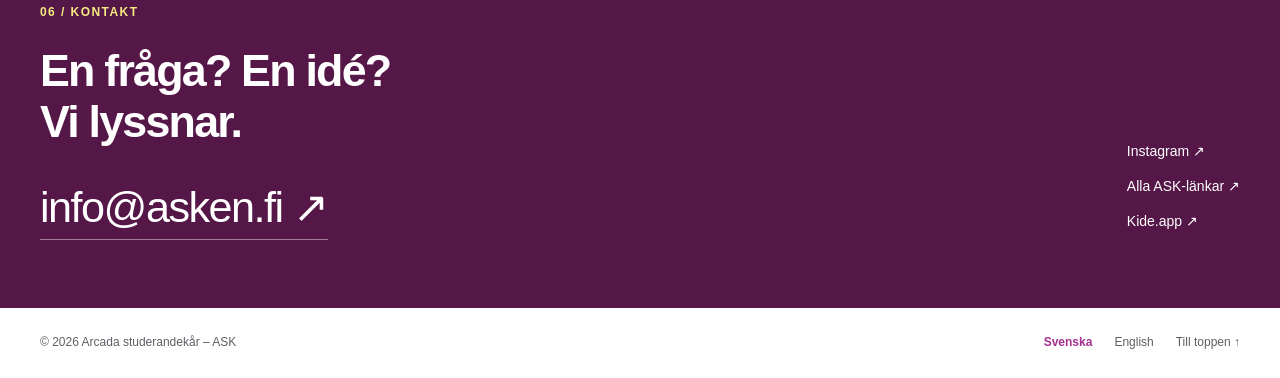
==== commit 8c4bd730: "Build Swedish-first bilingual ASK static website" ====
--- a/index.html
+++ b/index.html
@@ -1,418 +1,204 @@
 <!doctype html>
-<html lang="en">
+<html lang="sv">
 <head>
-  <meta charset="utf-8" />
-  <meta name="viewport" content="width=device-width, initial-scale=1" />
-  <title>ASK — Arcada Studerandekår / Arcada Student Union</title>
-  <meta name="description" content="ASK (Arcada Studerandekår / Arcada Student Union) — community, support, and student life at Arcada UAS." />
-  <meta name="theme-color" content="#A32F8E" />
-  <link rel="stylesheet" href="css/style.css" />
-  <!-- Font Awesome for Instagram icon -->
-  <link rel="stylesheet" href="https://cdnjs.cloudflare.com/ajax/libs/font-awesome/6.5.2/css/all.min.css">
+<meta charset="utf-8">
+<meta name="viewport" content="width=device-width, initial-scale=1">
+<title>Arcada studerandekår – ASK | Ditt studieliv börjar här</title>
+<meta name="description" content="Lär känna ASK, Arcadas studerandekår. Information om medlemskap, intressebevakning, tutorverksamhet, evenemang och Cor-huset.">
+<meta name="theme-color" content="#A32F8E">
+<link rel="stylesheet" href="css/style.css">
+<script src="js/main.js" defer>
+</script>
+<link rel="alternate" hreflang="sv" href="index.html">
+<link rel="alternate" hreflang="en" href="en.html">
+<link rel="alternate" hreflang="x-default" href="index.html">
 </head>
 <body>
-  <header class="header" role="banner">
-    <nav class="nav" aria-label="Primary">
-      <a href="#home" class="brand">
-        <img class="brand-logo" src="images/ASK-logo-black.png" alt="ASK logo" />
-        <span id="brand-text"
-          data-en="Arcada Student Union<br><small>Since 1997</small>"
-          data-sv="Arcada Studerandekår<br><small>Sedan 1997</small>">
-          Arcada Student Union<br><small>Since 1997</small>
-        </span>
-      </a>
-
-      <button class="burger" id="navToggle" aria-label="Toggle menu" aria-expanded="false">☰</button>
-
-      <div class="nav-links" id="navLinks">
-        <a href="#home" data-en="Home" data-sv="Hem">Home</a>
-        <a href="#about" data-en="About" data-sv="Om ASK">About</a>
-        <a href="#board" data-en="Board" data-sv="Styrelsen">Board</a>
-        <a href="#events" data-en="Events" data-sv="Evenemang">Events</a>
-        <a href="#contact" data-en="Contact" data-sv="Kontakt">Contact</a>
-        <a href="https://kide.app/community/b112ffe9-2deb-4894-a4b8-ed1b70ef1a00" target="_blank" rel="noopener" style="font-weight:800">Kide.app ↗</a>
-        <a href="https://www.instagram.com/askenfi" target="_blank" rel="noopener" class="social-link"><i class="fab fa-instagram"></i> Instagram</a>
-        <button id="langToggle" class="btn btn-outline" style="margin-left:1rem;">Svenska 🇸🇪</button>
-      </div>
-    </nav>
-  </header>
-
-  <main id="home" role="main">
-    <!-- HERO -->
-    <section class="hero">
-      <div class="hero-inner">
-        <div id="hero-kicker" class="kicker"
-          data-en="Arcada Student Union"
-          data-sv="Arcada Studerandekår">Arcada Student Union</div>
-
-        <h1 id="hero-title" class="title">
-          <span class="gradient-text"
-            data-en="Welcome to ASK"
-            data-sv="Välkommen till ASK">Welcome to ASK</span>
-        </h1>
-
-        <p id="hero-subtitle" class="subtitle"
-          data-en="We represent Arcada students, organize events, support well-being, and build community."
-          data-sv="Vi representerar Arcadas studerande, ordnar evenemang, stöder välmående och bygger gemenskap.">
-          We represent Arcada students, organize events, support well-being, and build community.
-        </p>
-
-        <div class="cta-row">
-          <a class="btn btn-primary" href="https://kide.app/community/b112ffe9-2deb-4894-a4b8-ed1b70ef1a00" target="_blank" rel="noopener">Kide.app</a>
-          <a id="learn-more" class="btn btn-outline" href="#about" data-en="Learn more" data-sv="Läs mer">Learn more</a>
-          <a class="btn btn-outline" href="https://www.instagram.com/askenfi" target="_blank" rel="noopener"><i class="fab fa-instagram"></i> Instagram</a>
-        </div>
-      </div>
-    </section>
-
-    <!-- ABOUT -->
-    <section id="about">
-      <h2 class="section-title" data-en="About ASK" data-sv="Om ASK">About ASK</h2>
-      <p class="section-sub" data-en="Arcada Student Union" data-sv="Arcada Studerandekår">Arcada Student Union</p>
-      <div class="about">
-        <div>
-          <p id="about-text"
-            data-en="ASK is the official student union of Arcada University of Applied Sciences. Founded in 1997, ASK represents student interests, supports well-being, and builds a strong community through events, tutoring, and advocacy."
-            data-sv="ASK är den officiella studerandekåren vid Arcada. Sedan 1997 har ASK representerat studerandenas intressen, stöttat välmående och byggt en stark gemenskap genom evenemang, tutorverksamhet och påverkansarbete.">
-            ASK is the official student union of Arcada University of Applied Sciences. Founded in 1997, ASK represents student interests, supports well-being, and builds a strong community through events, tutoring, and advocacy.
-          </p>
-          <ul>
-            <li data-en="Representation & advocacy" data-sv="Representation & intressebevakning">Representation & advocacy</li>
-            <li data-en="Events" data-sv="Evenemang">Events</li>
-            <li data-en="Tutoring & study support" data-sv="Tutorering & studiestöd">Tutoring & study support</li>
-            <li data-en="Well-being & anti-harassment support" data-sv="Välmående & trakasseristöd">Well-being & anti-harassment support</li>
-          </ul>
-        </div>
-        <div>
-          <img src="images/cor-house.png" alt="ASK Cor-house at Arcada campus" loading="lazy" />
-        </div>
-      </div>
-    </section>
-
-    <!-- BOARD -->
-    <section id="board">
-      <h2 class="section-title" data-en="Board 2025" data-sv="Styrelsen 2025">Board 2025</h2>
-      <p class="section-sub" data-en="Meet the team" data-sv="Möt teamet">Meet the team</p>
-
-      <div class="grid grid-4">
-        <article class="card member">
-          <img src="images/Jessica-1.jpg" alt="Jessica Lindfors" />
-          <h4>Jessica Lindfors</h4>
-          <div class="role"
-            data-en="Chairperson of the Board, harassment contact person"
-            data-sv="Styrelseordförande, trakasseriombud">
-            Chairperson of the Board, harassment contact person
-          </div>
-          <div class="email"><a href="mailto:jessica@asken.fi">jessica@asken.fi</a></div>
-        </article>
-
-        <article class="card member">
-          <img src="images/Musse-1.jpg" alt="Mustapha  Ben Messaoud" />
-          <h4>Mustapha "Musse" Ben Messaoud</h4>
-          <div class="role"
-            data-en="Vice chairperson of the Board"
-            data-sv="Vice ordförande">
-            Vice chairperson of the Board
-          </div>
-          <div class="email"><a href="mailto:mustapha@asken.fi">mustapha@asken.fi</a></div>
-        </article>
-
-        <article class="card member">
-          <img src="images/Musa-3.jpg" alt="Musawir Ahmad" />
-          <h4>Musawir Ahmad</h4>
-          <div class="role"
-            data-en="Member of the Board, collaborations & advocacy"
-            data-sv="Styrelsemedlem, samarbeten & intressebevakning">
-            Member of the Board, collaborations & advocacy
-          </div>
-          <div class="email"><a href="mailto:musawir@asken.fi">musawir@asken.fi</a></div>
-        </article>
-
-        <article class="card member">
-          <img src="images/Vedant-4.jpg" alt="Vedant Athreya" />
-          <h4>Vedant Athreya</h4>
-          <div class="role"
-            data-en="Member of the Board, finance & administration"
-            data-sv="Styrelsemedlem, ekonomi & förvaltning">
-            Member of the Board, finance & administration
-          </div>
-          <div class="email"><a href="mailto:vedant@asken.fi">vedant@asken.fi</a></div>
-        </article>
-
-         <article class="card member">
-          <img src="images/Annika-1.jpg" alt="Annika Leppä" />
-          <h4>Annika Leppä</h4>
-          <div class="role"
-            data-en="Member of the Board, marketing & communication"
-            data-sv="Styrelsemedlem, marknadsföring & kommunikation">
-            Member of the Board, marketing & communication
-          </div>
-          <div class="email"><a href="mailto:annika@asken.fi">annika@asken.fi</a></div>
-        </article>
-        
-        <article class="card member">
-          <img src="images/Elin-4.jpg" alt="Elin Högback" />
-          <h4>Elin Högback</h4>
-          <div class="role"
-            data-en="Member of the Board, events & tutoring"
-            data-sv="Styrelsemedlem, evenemang & tutorering">
-            Member of the Board, events & tutoring
-          </div>
-          <div class="email"><a href="mailto:elin@asken.fi">elin@asken.fi</a></div>
-        </article>
-
-        <article class="card member">
-          <img src="images/Frej-3.jpg" alt="Frej Knichter" />
-          <h4>Frej Knichter</h4>
-          <div class="role"
-            data-en="Member of the Board, events, tutoring & harassment contact person"
-            data-sv="Styrelsemedlem, evenemang, tutorering & trakasseriombud">
-            Member of the Board, events, tutoring & harassment contact person
-          </div>
-          <div class="email"><a href="mailto:frej@asken.fi">frej@asken.fi</a></div>
-        </article>
-        
-        <article class="card member">
-          <img src="images/Rifat-5.jpg" alt="Abubokor Rifat" />
-          <h4>Abubokor Rifat</h4>
-          <div class="role"
-            data-en="Member of the Board, events & tutoring"
-            data-sv="Styrelsemedlem, evenemang & tutorering">
-            Member of the Board, events & tutoring
-          </div>
-          <div class="email"><a href="mailto:rifat@asken.fi">rifat@asken.fi</a></div>
-        </article>
-      </div>
-    </section>
-
-    <!-- EVENTS -->
-    <section id="events">
-      <h2 class="section-title" data-en="Upcoming events" data-sv="Kommande evenemang">Upcoming events</h2>
-      <div id="eventsList" class="card"></div>
-    </section>
-
-    <!-- CONTACT -->
-    <section id="contact">
-      <h2 class="section-title" data-en="Contact" data-sv="Kontakt">Contact</h2>
-
-      <div class="contact-grid">
-        <!-- Address & hours -->
-        <aside class="card contact-card">
-          <h3 class="contact-title" data-en="Visit us" data-sv="Besök oss">Visit us</h3>
-          <p>
-            <strong data-en="Address:" data-sv="Adress:">Address:</strong>
-            <a href="https://maps.google.com/?q=Toukolankatu 11, 00560 Helsinki" target="_blank" rel="noopener">
-              Toukolankatu 11, 00560 Helsinki
-            </a>
-          </p>
-      
-          <p><strong data-en="Phone:" data-sv="Telefon:">Phone:</strong> <a href="tel:+358453274220">045 3274220</a></p>
-
-          <div class="hours">
-            <div class="hours-title" data-en="Opening hours" data-sv="Öppettider">Opening hours</div>
-            <table class="hours-table" aria-label="Opening hours">
-              <tbody>
-                <tr><th data-en="Monday" data-sv="Måndag">Monday</th><td data-en="Closed" data-sv="Stängt">Closed</td></tr>
-                <tr><th data-en="Tuesday" data-sv="Tisdag">Tuesday</th><td>12–4 pm</td></tr>
-                <tr><th data-en="Wednesday" data-sv="Onsdag">Wednesday</th><td>12–4 pm</td></tr>
-                <tr><th data-en="Thursday" data-sv="Torsdag">Thursday</th><td>12–4 pm</td></tr>
-                <tr><th data-en="Friday" data-sv="Fredag">Friday</th><td data-en="Closed" data-sv="Stängt">Closed</td></tr>
-                <tr><th data-en="Saturday" data-sv="Lördag">Saturday</th><td data-en="Closed" data-sv="Stängt">Closed</td></tr>
-                <tr><th data-en="Sunday" data-sv="Söndag">Sunday</th><td data-en="Closed" data-sv="Stängt">Closed</td></tr>
-              </tbody>
-            </table>
-            <div class="hours-note" data-en="Hours may vary during holidays or events." data-sv="Tider kan variera under helger eller evenemang.">Hours may vary during holidays or events.</div>
-          </div>
-        </aside>
-
-        <!-- Contact form -->
-        <div class="card contact-card">
-          <h3 class="contact-title" data-en="Send us a message" data-sv="Skicka ett meddelande">Send us a message</h3>
-
-          <form id="contactForm" novalidate>
-            <div class="form-row">
-              <label for="topic" data-en="Topic" data-sv="Ärende">Topic</label>
-              <select id="topic" name="topic" required>
-                <option value="general" selected data-en="General contact" data-sv="Allmän kontakt">General contact</option>
-                <option value="harassment" data-en="Anti-harassment support" data-sv="Trakasseristöd">Anti-harassment support</option>
-              </select>
-            </div>
-
-            <div class="form-grid-two">
-              <div class="form-row">
-                <label for="name" data-en="Your name" data-sv="Ditt namn">Your name</label>
-                <input id="name" name="name" type="text" placeholder="Jane Doe" />
-              </div>
-              <div class="form-row">
-                <label for="email" data-en="Email" data-sv="E-post">Email</label>
-                <input id="email" name="email" type="email" placeholder="you@example.com" />
-              </div>
-            </div>
-
-            <div class="form-row">
-              <label for="subject" data-en="Subject" data-sv="Ämne">Subject</label>
-              <input id="subject" name="subject" type="text" placeholder="How can we help?" />
-            </div>
-
-            <div class="form-row">
-              <label for="message" data-en="Message" data-sv="Meddelande">Message</label>
-              <textarea id="message" name="message" rows="6" placeholder="Write your message…"></textarea>
-            </div>
-
-            <div id="privacyNote" class="note">
-              <span data-en="You can send anonymously when contacting the anti-harassment team. Name and email are optional."
-                    data-sv="Du kan kontakta trakasseriteamet anonymt. Namn och e-post är frivilliga.">
-                You can send anonymously when contacting the anti-harassment team. Name and email are optional.
-              </span>
-            </div>
-
-            <div class="form-row actions">
-              <button type="submit" class="btn btn-primary" id="sendBtn" data-en="Open email to send" data-sv="Öppna e-post för att skicka">Open email to send</button>
-              <button type="reset" class="btn btn-outline" data-en="Clear" data-sv="Rensa">Clear</button>
-            </div>
-
-            <div class="tiny" data-en="Submitting will open your email app with a prefilled message."
-                 data-sv="När du skickar öppnas ditt e-postprogram med ett förifyllt meddelande.">
-              Submitting will open your email app with a prefilled message.
-            </div>
-          </form>
-        </div>
-      </div>
-    </section>
-  </main>
-
-  <footer>
-    <div class="footer-inner">
-      <div><strong>ASK</strong> — <span data-en="Arcada Student Union" data-sv="Arcada Studerandekår">Arcada Student Union</span></div>
-      <div class="foot-small">
-        © <span id="year"></span> ASK |
-        <a href="https://www.instagram.com/askenfi" target="_blank" rel="noopener" aria-label="Instagram">
-          <i class="fab fa-instagram"></i>
-        </a>
-      </div>
-    </div>
-  </footer>
-
-  <!-- Inline JS: nav, events, language toggle, contact form -->
-  <script>
-    // Mobile nav
-    const navToggle = document.getElementById('navToggle');
-    const navLinks  = document.getElementById('navLinks');
-    navToggle?.addEventListener('click', () => {
-      const open = navLinks.classList.toggle('open');
-      navToggle.setAttribute('aria-expanded', open ? 'true' : 'false');
-    });
-
-    // Year
-    document.getElementById('year').textContent = new Date().getFullYear();
-
-    // Events (auto-hide past) — corrected locations
-    const events = [
-      { start: '2025-09-03', title: 'Kick-off',           place: 'Maxine, Urho Kekkosen katu 1, Helsinki' },
-      { start: '2025-09-10', title: 'Gulis Initiation',   place: 'Downtown Helsinki' },
-      { start: '2025-09-10', title: 'Gulis Afterparty',   place: 'NoName Bar & Nightclub, Kalevankatu 6, Helsinki' },
-      { start: '2025-09-18', title: 'Mölkky Tournament', place: 'Innergården,Romgatan 5B, Helsinki' },
-      { start: '2025-09-23', end: '2025-09-26', title: 'Gulis Sitz', place: 'Cor-house,Majstadsgatan 11, Helsinki' }
-    ];
-
-    const eventsList = document.getElementById('eventsList');
-    const today = new Date(); today.setHours(0,0,0,0);
-    let currentLang = 'en';
-
-    function renderEvents() {
-      const upcoming = events
-        .filter(ev => { const end = new Date(ev.end || ev.start); end.setHours(0,0,0,0); return end >= today; })
-        .sort((a,b) => new Date(a.start) - new Date(b.start));
-
-      const fmt = d => new Date(d).toLocaleDateString(
-        currentLang === 'sv' ? 'sv' : 'en',
-        { year:'numeric', month:'short', day:'numeric' }
-      );
-
-      eventsList.innerHTML = upcoming.map(ev => `
-        <div class="event">
-          <div class="date">${ev.end ? `${fmt(ev.start)} – ${fmt(ev.end)}` : fmt(ev.start)}</div>
-          <div>
-            <div style="font-weight:800">${ev.title}</div>
-            <div class="section-sub">${ev.place}</div>
-          </div>
-        </div>
-      `).join('');
-    }
-    renderEvents();
-
-    // Language toggle (🇬🇧/🇸🇪)
-    const langBtn = document.getElementById('langToggle');
-    function switchLang(lang){
-      document.querySelectorAll('[data-en]').forEach(el => {
-        el.innerHTML = el.getAttribute('data-' + lang);
-      });
-      currentLang = lang;
-      langBtn.textContent = lang === 'en' ? 'Svenska 🇸🇪' : 'English 🇬🇧';
-      renderEvents();
-      try { localStorage.setItem('ask-lang', lang); } catch {}
-    }
-    (function initLang(){
-      let saved = null;
-      try { saved = localStorage.getItem('ask-lang'); } catch {}
-      const auto = (!saved && navigator.language && navigator.language.toLowerCase().startsWith('sv')) ? 'sv' : 'en';
-      switchLang(saved || auto || 'en');
-    })();
-    langBtn?.addEventListener('click', () => switchLang(currentLang === 'en' ? 'sv' : 'en'));
-
-    // ---------- Contact form logic ----------
-    const topicEl   = document.getElementById('topic');
-    const nameEl    = document.getElementById('name');
-    const emailEl   = document.getElementById('email');
-    const subjectEl = document.getElementById('subject');
-    const messageEl = document.getElementById('message');
-    const form      = document.getElementById('contactForm');
-    const privacy   = document.getElementById('privacyNote');
-
-    function updateRequirements(){
-      const harassment = topicEl.value === 'harassment';
-      // For harassment: allow anonymous (no required name/email)
-      nameEl.required  = !harassment;
-      emailEl.required = !harassment;
-      subjectEl.required = true;
-      messageEl.required = true;
-      privacy.style.display = harassment ? 'block' : 'none';
-    }
-    topicEl.addEventListener('change', updateRequirements);
-    updateRequirements();
-
-    function enc(v){ return encodeURIComponent(v || ''); }
-
-    form.addEventListener('submit', (e)=>{
-      e.preventDefault();
-      updateRequirements();
-      if (!form.checkValidity()){
-        form.reportValidity();
-        return;
-      }
-      const harassment = topicEl.value === 'harassment';
-
-      const to = harassment ? 'hello@asken.fi' : 'info@asken.fi';
-      const cc = harassment ? 'jessica@asken.fi,frej@asken.fi' : '';
-      const subjPrefix = harassment
-        ? (currentLang==='sv' ? '[ASK] Trakasseristöd' : '[ASK] Harassment Support')
-        : (currentLang==='sv' ? '[ASK] Allmän kontakt' : '[ASK] General Contact');
-
-      const subject = `${subjPrefix}: ${subjectEl.value}`.slice(0,150);
-
-      const bodyLines = [
-        messageEl.value,
-        '',
-        '—',
-        (currentLang==='sv' ? 'Skickat via ASK webbplats' : 'Sent via ASK website'),
-        `${currentLang==='sv' ? 'Ärende' : 'Topic'}: ${harassment ? (currentLang==='sv'?'Trakasseristöd':'Harassment support') : (currentLang==='sv'?'Allmän kontakt':'General contact')}`,
-        `${currentLang==='sv' ? 'Namn' : 'Name'}: ${nameEl.value || (currentLang==='sv' ? 'Anonym' : 'Anonymous')}`,
-        `${currentLang==='sv' ? 'E-post' : 'Email'}: ${emailEl.value || (currentLang==='sv' ? 'Ej angivet' : 'Not provided')}`
-      ].join('\n');
-
-      const href = `mailto:${to}?subject=${enc(subject)}&body=${enc(bodyLines)}${cc ? '&cc=' + enc(cc) : ''}`;
-      window.location.href = href;
-    });
-  </script>
+<a class="skip" href="#main">Hoppa till innehållet</a>
+<header>
+<div class="header-inner">
+<a class="brand" href="index.html">
+<img src="images/ASK-logo-black.png" width="108" height="40" alt="ASK">
+<span>Arcada studerandekår</span>
+</a>
+<nav aria-label="Huvudmeny" id="navigation">
+<a href="#about">Om ASK</a>
+<a href="#membership">Medlemskap</a>
+<a href="#student-life">Studieliv</a>
+<a href="#cor">Cor-huset</a>
+<a href="#contact">Kontakt</a>
+</nav>
+<div class="header-controls">
+<a class="language" href="en.html" lang="en" hreflang="en">EN <span aria-hidden="true">↗</span>
+</a>
+<button id="navToggle" aria-expanded="false" aria-controls="navigation">Meny</button>
+</div>
+</div>
+</header>
+<main id="main">
+<section class="hero wrap">
+<div class="hero-copy">
+<p class="eyebrow">Av studerande. För studerande.</p>
+<h1>Din röst.<br>Din gemenskap.<br>
+<em>Ditt ASK.</em>
+</h1>
+<p class="intro">Vi finns för dig som studerar på Arcada. Tillsammans gör vi studietiden till mer än föreläsningar och tentor.</p>
+<div class="actions">
+<a class="button" href="#membership">Bli en del av ASK <span aria-hidden="true">↗</span>
+</a>
+<a class="text-link" href="#about">Lär känna oss</a>
+</div>
+<div class="hero-note">HELSINGFORS · HELSINKI <span> SEDAN 1997</span>
+</div>
+</div>
+<figure class="hero-image">
+<img src="images/cor-house.png" width="680" height="454" alt="Cor-husets träfasad och breda entrétrappa" fetchpriority="high">
+<figcaption>
+<span>En plats för studielivet</span>
+<strong>Vi ses på Cor.</strong>
+<a href="#cor">Upptäck Cor-huset ↗</a>
+</figcaption>
+</figure>
+</section>
+<div class="ribbon">
+<div class="wrap">
+<span>GEMENSKAP</span>
+<span aria-hidden="true">✳</span>
+<span>INTRESSEBEVAKNING</span>
+<span aria-hidden="true">✳</span>
+<span>STUDIELIV</span>
+<span aria-hidden="true">✳</span>
+<span>ASK</span>
+</div>
+</div>
+<section id="about" class="wrap section">
+<div class="section-heading">
+<p class="eyebrow">01 / OM ASK</p>
+<h2>En studerandekår.<br>Många möjligheter.</h2>
+<p>ASK är Arcadas studerandekår. Vi arbetar för studerandes intressen och skapar möten mellan människor, utbildningar och kulturer.</p>
+</div>
+<div class="services">
+<article class="service">
+<span class="number">01</span>
+<h3>Din röst på Arcada</h3>
+<p>Har du tankar om din studievardag? ASK samlar studerandes perspektiv och driver frågor som berör livet på högskolan.</p>
+<a class="text-link" href="mailto:info@asken.fi">Ta kontakt <span aria-hidden="true">↗</span>
+</a>
+</article>
+<article class="service">
+<span class="number">02</span>
+<h3>En bra start</h3>
+<p>Ny på Arcada? Tutorer hjälper dig att hitta rätt, träffa andra studerande och komma in i studielivet.</p>
+<a class="text-link" href="https://start.arcada.fi/">Till Arcadas studentportal <span aria-hidden="true">↗</span>
+</a>
+</article>
+<article class="service">
+<span class="number">03</span>
+<h3>Du ska känna dig trygg</h3>
+<p>Behöver du stöd eller kontakt med ett trakasseriombud? Du hittar aktuella kontaktpersoner via ASKs samlade länkar.</p>
+<a class="text-link" href="https://linktr.ee/askenfi">Hitta stöd och kontaktpersoner <span aria-hidden="true">↗</span>
+</a>
+</article>
+</div>
+</section>
+<section id="membership" class="membership">
+<div class="wrap membership-inner">
+<div>
+<p class="eyebrow">02 / MEDLEMSKAP</p>
+<h2>Studietiden är<br>bättre tillsammans.</h2>
+<p>Med ditt medlemskap stöder du studerandegemenskapen och ASKs arbete. Bli medlem via Kide.app.</p>
+<a class="button light" href="https://kide.app/memberships/c3897a2b-9054-4f6a-8227-7f8c78e04249">Till medlemskapet på Kide.app ↗</a>
+</div>
+<div class="benefits">
+<div>
+<span>01</span>
+<h3>Gemenskap</h3>
+<p>Möt andra studerande och delta i kårens verksamhet.</p>
+</div>
+<div>
+<span>02</span>
+<h3>Studerandeförmåner</h3>
+<p>Läs aktuella medlemsvillkor och information om studiekort via ASKs länkar.</p>
+</div>
+<div>
+<span>03</span>
+<h3>Möjlighet att påverka</h3>
+<p>Engagera dig i frågor som är viktiga för dig och dina medstuderande.</p>
+</div>
+</div>
+</div>
+</section>
+<section id="student-life" class="wrap section">
+<div class="section-heading">
+<p class="eyebrow">03 / STUDIELIV</p>
+<h2>Hitta ditt sammanhang.</h2>
+<p>Från de första introdagarna till nya vänner och gemensamma traditioner. Det finns många sätt att vara med.</p>
+</div>
+<div class="life-grid">
+<article class="event-panel">
+<p class="eyebrow">EVENEMANG & BILJETTER</p>
+<h3>Vad händer härnäst?</h3>
+<p>Se publicerade evenemang, biljettpriser och anmälningar på Kide.app. Följ Instagram för nyheter och uppdateringar.</p>
+<a class="button" href="https://kide.app/community/b112ffe9-2deb-4894-a4b8-ed1b70ef1a00">Se evenemang på Kide.app ↗</a>
+<a class="text-link" href="https://www.instagram.com/askenfi">Instagram @askenfi ↗</a>
+</article>
+<div class="life-details">
+<article>
+<h3>Ny studerande? Välkommen!</h3>
+<p>Du behöver inte känna någon för att komma med. Fråga din tutor om studielivet eller kontakta ASK så hjälper vi dig vidare.</p>
+</article>
+<article>
+<h3>Engagera dig</h3>
+<p>Vill du bli tutor, delta i verksamheten eller dela en idé? Hör av dig till oss och fråga om aktuella möjligheter.</p>
+<a class="text-link" href="mailto:info@asken.fi">Säg hej till ASK ↗</a>
+</article>
+</div>
+</div>
+</section>
+<section id="cor" class="cor-section">
+<div class="wrap cor-inner">
+<div>
+<p class="eyebrow">04 / COR-HUSET</p>
+<h2>Studerandenas<br>eget hus.</h2>
+</div>
+<div>
+<p class="intro">Cor-huset är en mötesplats för studielivet. Här finns också ASKs kontor på andra våningen.</p>
+<p>Vill du besöka oss eller fråga om att hyra utrymmen? Kontakta ASK för aktuella besökstider, tillgänglighet, priser och bokningsvillkor.</p>
+<a class="text-link" href="mailto:info@asken.fi">Fråga om Cor-huset ↗</a>
+</div>
+</div>
+</section>
+<section id="board" class="wrap section team-section">
+<div>
+<p class="eyebrow">05 / MÄNNISKORNA BAKOM ASK</p>
+<h2>Vi finns här för dig.</h2>
+</div>
+<div class="team-note">
+<h3>Styrelse & personal</h3>
+<p>Årets presentation av styrelsen och personalen uppdateras. Under tiden hittar du aktuella kontaktpersoner via ASKs samlade länkar.</p>
+<a class="text-link" href="https://linktr.ee/askenfi">Hitta rätt kontaktperson ↗</a>
+</div>
+</section>
+<section id="contact" class="contact">
+<div class="wrap">
+<p class="eyebrow">06 / KONTAKT</p>
+<h2>En fråga? En idé?<br>Vi lyssnar.</h2>
+<a class="email" href="mailto:info@asken.fi">info@asken.fi ↗</a>
+<div class="contact-links">
+<a href="https://www.instagram.com/askenfi">Instagram ↗</a>
+<a href="https://linktr.ee/askenfi">Alla ASK-länkar ↗</a>
+<a href="https://kide.app/community/b112ffe9-2deb-4894-a4b8-ed1b70ef1a00">Kide.app ↗</a>
+</div>
+</div>
+</section>
+</main>
+<footer class="wrap">
+<span>© <span id="year">2026</span> Arcada studerandekår – ASK</span>
+<div>
+<a href="index.html" lang="sv" aria-current="page">Svenska</a>
+<a href="en.html" lang="en" >English</a>
+<a href="#main">Till toppen ↑</a>
+</div>
+</footer>
 </body>
-</html>
+</html>
--- a/css/style.css
+++ b/css/style.css
@@ -1,148 +1,444 @@
-:root{
-  --ask-primary:#A32F8E;
-  --ask-secondary:#CB52B5;
-  --ask-dark:#1b0f1a;
-  --ask-text:#222;
-  --ask-muted:#6b6b6b;
-  --radius:16px;
-  --shadow:0 10px 30px rgba(0,0,0,.08);
-  --maxw:1100px;
+:root {
+  --purple:#A32F8E;
+  --deep:#541747;
+  --ink:#231d25;
+  --muted:#625d65;
+  --paper:#fff;
+  --line:#e4dfe5;
+  --yellow:#f5eb82}
+* {
+  box-sizing:border-box}
+html {
+  scroll-behavior:smooth;
+  scroll-padding-top:110px}
+body {
+  margin:0;
+  background:var(--paper);
+  color:var(--ink);
+  font-family:Arial,Helvetica,sans-serif;
+  font-size:16px;
+  line-height:1.65}
+a {
+  color:inherit;
+  text-decoration:none}
+a:hover {
+  text-decoration:underline;
+  text-underline-offset:5px}
+button {
+  font:inherit}
+a,button {
+  -webkit-tap-highlight-color:transparent}
+a:focus-visible,button:focus-visible {
+  outline:3px solid #3264d5;
+  outline-offset:5px}
+.wrap {
+  width:min(1200px,calc(100% - 80px));
+  margin:auto}
+.skip {
+  position:fixed;
+  top:-100px;
+  left:20px;
+  background:white;
+  padding:12px;
+  z-index:10}
+.skip:focus {
+  top:10px}
+header {
+  position:sticky;
+  top:0;
+  z-index:5;
+  background:#fffffff5;
+  border-bottom:1px solid var(--line)}
+.header-inner {
+  max-width:1360px;
+  padding:23px 40px;
+  margin:auto;
+  display:flex;
+  align-items:center;
+  gap:30px}
+.brand {
+  display:flex;
+  gap:16px;
+  align-items:center;
+  margin-right:auto}
+.brand img {
+  width:95px;
+  height:auto}
+.brand span {
+  max-width:125px;
+  font-size:13px;
+  line-height:1.3;
+  font-weight:700}
+.header-inner nav {
+  display:flex;
+  gap:25px;
+  font-size:14px;
+  font-weight:600}
+.header-controls {
+  display:flex;
+  gap:16px;
+  align-items:center}
+.language {
+  font-weight:700;
+  font-size:14px;
+  border-left:1px solid var(--line);
+  padding-left:22px}
+#navToggle {
+  display:none;
+  background:white;
+  border:1px solid var(--line);
+  padding:6px 10px;
+  border-radius:5px}
+.hero {
+  display:grid;
+  grid-template-columns:1.1fr 1fr;
+  gap:65px;
+  padding-top:64px;
+  padding-bottom:64px;
+  align-items:center}
+.eyebrow {
+  font-size:12px;
+  letter-spacing:.12em;
+  font-weight:700;
+  margin:0 0 22px}
+.hero .eyebrow {
+  color:var(--purple)}
+h1,h2,h3,p {
+  margin-top:0}
+h1 {
+  font-size:clamp(3rem,5.2vw,4.6rem);
+  line-height:1.08;
+  letter-spacing:-.05em;
+  margin-bottom:28px}
+h1 em {
+  color:var(--purple);
+  font-style:normal}
+h2 {
+  font-size:clamp(2rem,3.5vw,3rem);
+  line-height:1.15;
+  letter-spacing:-.04em;
+  margin-bottom:24px}
+h3 {
+  font-size:1.4rem;
+  line-height:1.25;
+  letter-spacing:-.025em;
+  margin-bottom:14px}
+p {
+  color:var(--muted)}
+.intro {
+  font-size:18px;
+  max-width:490px}
+.actions {
+  display:flex;
+  gap:26px;
+  align-items:center;
+  margin:30px 0 42px}
+.button {
+  display:inline-flex;
+  justify-content:center;
+  align-items:center;
+  gap:24px;
+  background:var(--purple);
+  color:white;
+  padding:15px 22px;
+  border-radius:5px;
+  font-weight:700;
+  font-size:14px}
+.button:hover {
+  background:var(--deep);
+  text-decoration:none}
+.text-link {
+  font-size:14px;
+  font-weight:700;
+  text-underline-offset:5px}
+.hero-note {
+  font-size:11px;
+  letter-spacing:.12em;
+  font-weight:700;
+  color:var(--muted);
+  display:flex;
+  gap:28px}
+.hero-image {
+  margin:0;
+  position:relative;
+  min-height:500px;
+  background:var(--deep);
+  border-radius:7px;
+  overflow:hidden;
+  display:flex;
+  flex-direction:column}
+.hero-image>img {
+  width:100%;
+  height:330px;
+  object-fit:cover}
+.hero-image figcaption {
+  padding:26px 30px;
+  color:white;
+  display:grid;
+  gap:6px}
+.hero-image figcaption span {
+  font-size:13px}
+.hero-image strong {
+  font-size:29px;
+  letter-spacing:-.025em}
+.hero-image figcaption a {
+  font-size:13px;
+  color:var(--yellow)}
+.ribbon {
+  background:var(--yellow)}
+.ribbon .wrap {
+  display:flex;
+  justify-content:space-between;
+  align-items:center;
+  padding:19px 0;
+  gap:20px;
+  font-weight:700;
+  letter-spacing:.1em;
+  font-size:13px}
+.ribbon [aria-hidden] {
+  font-size:23px}
+.section {
+  padding-top:90px;
+  padding-bottom:90px}
+.section-heading {
+  display:grid;
+  grid-template-columns:1fr 1fr;
+  column-gap:100px;
+  align-items:center}
+.section-heading>.eyebrow {
+  grid-column:1/-1;
+  color:var(--purple)}
+.section-heading>p:last-child {
+  max-width:480px}
+.services {
+  display:grid;
+  grid-template-columns:repeat(3,1fr);
+  gap:35px;
+  margin-top:34px}
+.service {
+  border-top:1px solid var(--line);
+  padding:26px 0 0;
+  display:flex;
+  flex-direction:column;
+  align-items:flex-start}
+.number {
+  color:var(--purple);
+  font-weight:700;
+  font-size:13px;
+  margin-bottom:27px}
+.service p {
+  font-size:15px}
+.service a {
+  margin-top:auto}
+.membership {
+  background:var(--purple);
+  color:white;
+  padding:75px 0}
+.membership-inner {
+  display:grid;
+  grid-template-columns:1.1fr 1fr;
+  gap:110px}
+.membership p {
+  color:white}
+.membership-inner>div>p:not(.eyebrow) {
+  max-width:430px}
+.light {
+  background:white;
+  color:var(--deep);
+  margin-top:16px}
+.light:hover {
+  background:var(--yellow)}
+.benefits>div {
+  position:relative;
+  padding-left:42px;
+  border-bottom:1px solid #ffffff55;
+  padding-bottom:20px;
+  margin-bottom:20px}
+.benefits>div:last-child {
+  border:0;
+  margin:0;
+  padding-bottom:0}
+.benefits span {
+  position:absolute;
+  left:0;
+  top:0;
+  font-size:13px;
+  color:var(--yellow)}
+.benefits h3 {
+  font-size:20px;
+  margin-bottom:8px}
+.benefits p {
+  font-size:15px;
+  margin:0}
+.life-grid {
+  display:grid;
+  grid-template-columns:1fr 1fr;
+  gap:70px;
+  margin-top:25px}
+.event-panel {
+  background:#f5f2f6;
+  padding:38px;
+  border-radius:6px}
+.event-panel h3 {
+  font-size:30px}
+.event-panel>.text-link {
+  display:block;
+  margin-top:24px}
+.life-details article {
+  padding:15px 0 24px}
+.life-details article+article {
+  border-top:1px solid var(--line);
+  padding-top:26px}
+.cor-section {
+  background:#f5f2f6;
+  padding:65px 0;
+  border-top:1px solid var(--line);
+  border-bottom:1px solid var(--line)}
+.cor-inner {
+  display:grid;
+  grid-template-columns:1fr 1fr;
+  gap:100px}
+.cor-inner .eyebrow {
+  color:var(--purple)}
+.team-section {
+  display:grid;
+  grid-template-columns:1fr 1fr;
+  gap:100px}
+.team-note {
+  border-left:3px solid var(--purple);
+  padding-left:28px}
+.contact {
+  background:var(--deep);
+  color:white;
+  padding:65px 0}
+.contact .eyebrow {
+  color:var(--yellow)}
+.contact .wrap {
+  position:relative}
+.email {
+  font-size:clamp(1.5rem,4vw,2.7rem);
+  letter-spacing:-.035em;
+  border-bottom:1px solid #ffffff70;
+  padding-bottom:8px}
+.contact-links {
+  display:flex;
+  gap:26px;
+  margin-top:35px;
+  font-size:14px}
+footer {
+  display:flex;
+  justify-content:space-between;
+  gap:24px;
+  padding-top:25px;
+  padding-bottom:25px;
+  font-size:12px;
+  color:var(--muted)}
+footer>div {
+  display:flex;
+  gap:22px}
+footer [aria-current] {
+  font-weight:700;
+  color:var(--purple)}
+@media(min-width:1000px) {
+  .contact-links {
+  position:absolute;
+  right:0;
+  bottom:10px;
+  flex-direction:column;
+  gap:12px}
 }
-
-*{box-sizing:border-box}
-html{scroll-behavior:smooth}
-body{
-  margin:0;
-  font:16px/1.6 system-ui,-apple-system,Segoe UI,Roboto,Ubuntu,Cantarell,sans-serif;
-  color:var(--ask-text);
-  background:#fff;
+@media(max-width:1050px) {
+  .header-inner {
+  gap:18px;
+  padding:18px 24px}
+.brand span {
+  display:none}
+.header-inner nav {
+  gap:18px}
+.hero {
+  gap:35px}
+.wrap {
+  width:calc(100% - 48px)}
+.membership-inner,.section-heading,.cor-inner,.team-section {
+  gap:45px}
+.hero-image {
+  min-height:440px}
+.hero-image>img {
+  height:280px}
+.actions {
+  gap:18px;
+  flex-wrap:wrap}
 }
-a{color:var(--ask-primary);text-decoration:none}
-a:hover{text-decoration:underline}
-
-/* Header */
-.header{
-  position:sticky; top:0; z-index:50;
-  backdrop-filter:blur(8px);
-  background:rgba(255,255,255,.85);
-  border-bottom:1px solid #eee;
+@media(max-width:760px) {
+  .header-inner {
+  flex-wrap:wrap}
+.brand img {
+  width:80px}
+.header-inner nav {
+  order:3;
+  flex-basis:100%;
+  flex-wrap:wrap;
+  padding:15px 0 4px}
+.js .header-inner nav {
+  display:none}
+.js .header-inner nav.open {
+  display:flex}
+.js #navToggle {
+  display:block}
+.hero {
+  grid-template-columns:1fr;
+  padding-top:40px;
+  padding-bottom:40px;
+  gap:30px}
+.hero h1 {
+  font-size:clamp(2.8rem,9vw,4.3rem)}
+.hero-image {
+  min-height:0}
+.hero-image>img {
+  height:280px}
+.hero-image figcaption {
+  padding:22px}
+.hero-note {
+  font-size:10px}
+.ribbon .wrap {
+  flex-wrap:wrap;
+  justify-content:center;
+  font-size:11px;
+  gap:15px}
+.ribbon .wrap>span:last-child,.ribbon .wrap>span:nth-last-child(2) {
+  display:none}
+.section {
+  padding-top:55px;
+  padding-bottom:55px}
+.section-heading,.membership-inner,.services,.life-grid,.cor-inner,.team-section {
+  grid-template-columns:1fr;
+  gap:24px}
+.section-heading .eyebrow {
+  margin-bottom:0}
+.services {
+  gap:30px;
+  margin-top:15px}
+.number {
+  margin-bottom:15px}
+.membership {
+  padding:50px 0}
+.benefits {
+  margin-top:20px}
+.event-panel {
+  padding:27px}
+.cor-section {
+  padding:50px 0}
+.contact-links {
+  flex-wrap:wrap}
+footer {
+  flex-direction:column;
+  font-size:12px}
+.team-note {
+  padding-left:20px}
+.wrap {
+  width:calc(100% - 40px)}
 }
-.nav{ max-width:var(--maxw); margin:0 auto; display:flex; align-items:center; justify-content:space-between; padding:.6rem 1rem; }
-.brand{display:inline-flex;align-items:center;gap:.6rem;font-weight:800;color:var(--ask-dark)}
-.brand-logo{height:36px;width:auto;display:block}
-.brand small{color:var(--ask-muted)}
-.nav-links{display:flex;align-items:center;gap:1rem}
-.nav-links a{font-weight:600;color:var(--ask-dark);padding:.4rem .6rem;border-radius:10px}
-.nav-links a:hover{background:#f5f5f7}
-.burger{display:none;background:none;border:0;font-size:1.4rem;padding:.4rem .6rem;border-radius:10px}
-
-/* Social link + icons */
-.social-link{ font-weight:600; display:inline-flex; align-items:center; gap:.35rem; }
-.social-link i{ color:#E1306C; font-size:1.1rem; }
-footer i.fab.fa-instagram{ color:#fff; font-size:1.2rem; margin-left:.4rem; }
-.btn-outline i.fab.fa-instagram{ color:var(--ask-primary); }
-
-@media (max-width:860px){
-  .burger{display:inline-block}
-  .nav-links{
-    position:fixed; inset:55px 0 auto 0;
-    background:#fff; border-bottom:1px solid #eee;
-    padding:.8rem 1rem; display:none
-  }
-  .nav-links.open{display:grid;grid-auto-flow:row;gap:.5rem}
+@media(prefers-reduced-motion:reduce) {
+  html {
+  scroll-behavior:auto}
 }
-
-/* Hero */
-.hero{
-  background:
-    radial-gradient(80% 100% at 20% 0%, #f7e9f5 0%, transparent 60%),
-    linear-gradient(135deg,#fff 0%,#fff 30%,#fdf4ff 100%);
-}
-.hero-inner{max-width:var(--maxw);margin:0 auto;padding:4rem 1rem 3rem;text-align:center}
-.kicker{color:var(--ask-primary);font-weight:800;text-transform:uppercase;font-size:.85rem;letter-spacing:.08em}
-.title{font-size:clamp(1.8rem,3.5vw + .8rem,3rem);margin:0;color:var(--ask-dark);line-height:1.1}
-.subtitle{max-width:70ch;margin:.2rem auto 0;color:#4b4b4b}
-.cta-row{margin-top:1rem;display:flex;justify-content:center;gap:.6rem;flex-wrap:wrap}
-.btn{display:inline-flex;align-items:center;gap:.5rem;border-radius:999px;padding:.7rem 1rem;font-weight:800;border:2px solid transparent;cursor:pointer}
-.btn-primary{background:linear-gradient(135deg,var(--ask-primary),var(--ask-secondary));color:#fff;box-shadow:var(--shadow)}
-.btn-outline{background:#fff;border-color:#eee}
-
-/* Sections */
-section{max-width:var(--maxw);margin:0 auto;padding:2.5rem 1rem}
-.section-title{font-size:1.6rem;margin:0 0 .6rem;color:var(--ask-dark)}
-.section-sub{margin:0 0 1rem;color:var(--ask-muted)}
-
-/* About */
-.about{display:grid;grid-template-columns:1fr 1fr;gap:1.2rem;align-items:center}
-.about img{width:100%;height:auto;border-radius:var(--radius);box-shadow:var(--shadow);object-fit:cover}
-@media (max-width:900px){.about{grid-template-columns:1fr}}
-
-/* Board */
-.grid{display:grid;gap:1rem}
-.grid-4{grid-template-columns:repeat(4,minmax(0,1fr))}
-@media (max-width:900px){.grid-4{grid-template-columns:repeat(2,1fr)}}
-@media (max-width:560px){.grid-4{grid-template-columns:1fr}}
-.card{background:#fff;border:1px solid #eee;border-radius:var(--radius);padding:1rem;box-shadow:var(--shadow)}
-.member{text-align:center}
-.member img{width:100%;max-width:160px;border-radius:50%;box-shadow:var(--shadow)}
-.member h4{margin:.6rem 0 .2rem;line-height:1.2}
-.role{color:var(--ask-muted);font-size:.92rem}
-.email{font-size:.9rem}
-
-/* Events */
-.event{display:grid;grid-template-columns:160px 1fr;gap:1rem;align-items:start;border-bottom:1px dashed #eee;padding:.7rem 0}
-.date{font-weight:900;color:var(--ask-primary)}
-@media (max-width:560px){.event{grid-template-columns:1fr}}
-
-/* ---- Contact ---- */
-.contact-grid{
-  display:grid;
-  grid-template-columns:1fr 1fr;
-  gap:1rem;
-}
-@media (max-width:900px){ .contact-grid{ grid-template-columns:1fr; } }
-
-.contact-card{ padding:1rem; }
-.contact-title{ margin:.2rem 0 1rem; font-weight:800; }
-
-.hours{ margin-top:.6rem; }
-.hours-title{ font-weight:700; margin:.4rem 0; }
-.hours-table{ width:100%; border-collapse:collapse; font-size:.95rem; }
-.hours-table th{ text-align:left; padding:.35rem .4rem .35rem 0; color:var(--ask-dark); width:40%; }
-.hours-table td{ padding:.35rem 0; color:var(--ask-muted); border-bottom:1px dashed #eee; }
-.hours-note{ margin-top:.4rem; color:var(--ask-muted); font-size:.9rem; }
-
-.form-grid-two{ display:grid; grid-template-columns:1fr 1fr; gap:.8rem; }
-@media (max-width:560px){ .form-grid-two{ grid-template-columns:1fr; } }
-
-.form-row{ display:flex; flex-direction:column; gap:.35rem; margin-bottom:.75rem; }
-label{ font-weight:700; font-size:.95rem; }
-input, select, textarea{
-  width:100%; border:1px solid #e3e3e8; border-radius:12px; padding:.7rem .8rem;
-  font:inherit; background:#fff;
-}
-textarea{ resize:vertical; }
-
-.note{
-  display:none;
-  background:#fff7ff;
-  border:1px solid #f0d8f5;
-  color:#6b3f64;
-  border-radius:12px;
-  padding:.6rem .8rem;
-  font-size:.92rem;
-  margin:.4rem 0 .2rem;
-}
-
-.actions{ display:flex; gap:.6rem; flex-wrap:wrap; }
-.tiny{ font-size:.85rem; color:var(--ask-muted); margin-top:.4rem; }
-
-/* Footer */
-footer{margin-top:2rem;background:linear-gradient(135deg,var(--ask-primary),var(--ask-secondary));color:#fff}
-.footer-inner{max-width:var(--maxw);margin:0 auto;padding:1.2rem 1rem;display:flex;gap:1rem;align-items:center;justify-content:space-between;flex-wrap:wrap}
-.foot-small{opacity:.9}
-
-/* Utilities */
-.gradient-text{background:linear-gradient(135deg,var(--ask-primary),var(--ask-secondary));-webkit-background-clip:text;background-clip:text;color:transparent}
-
-}
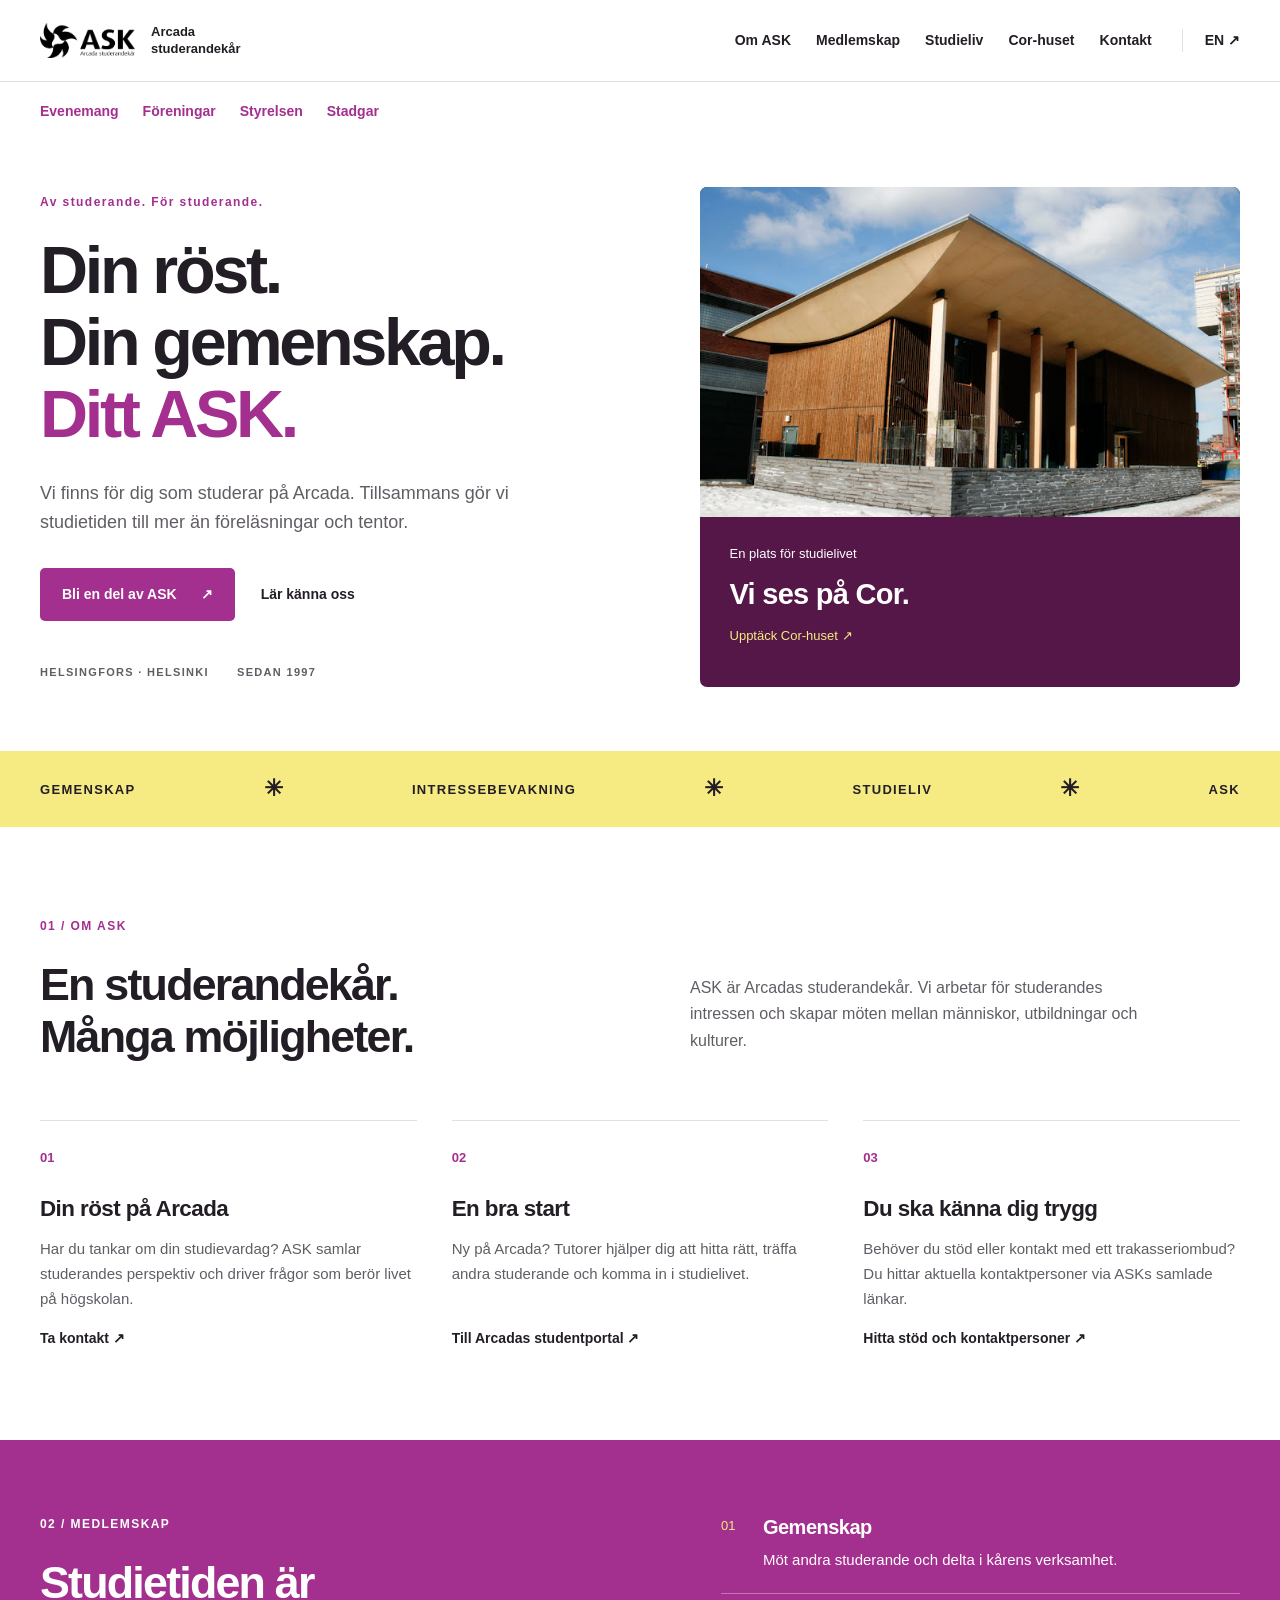
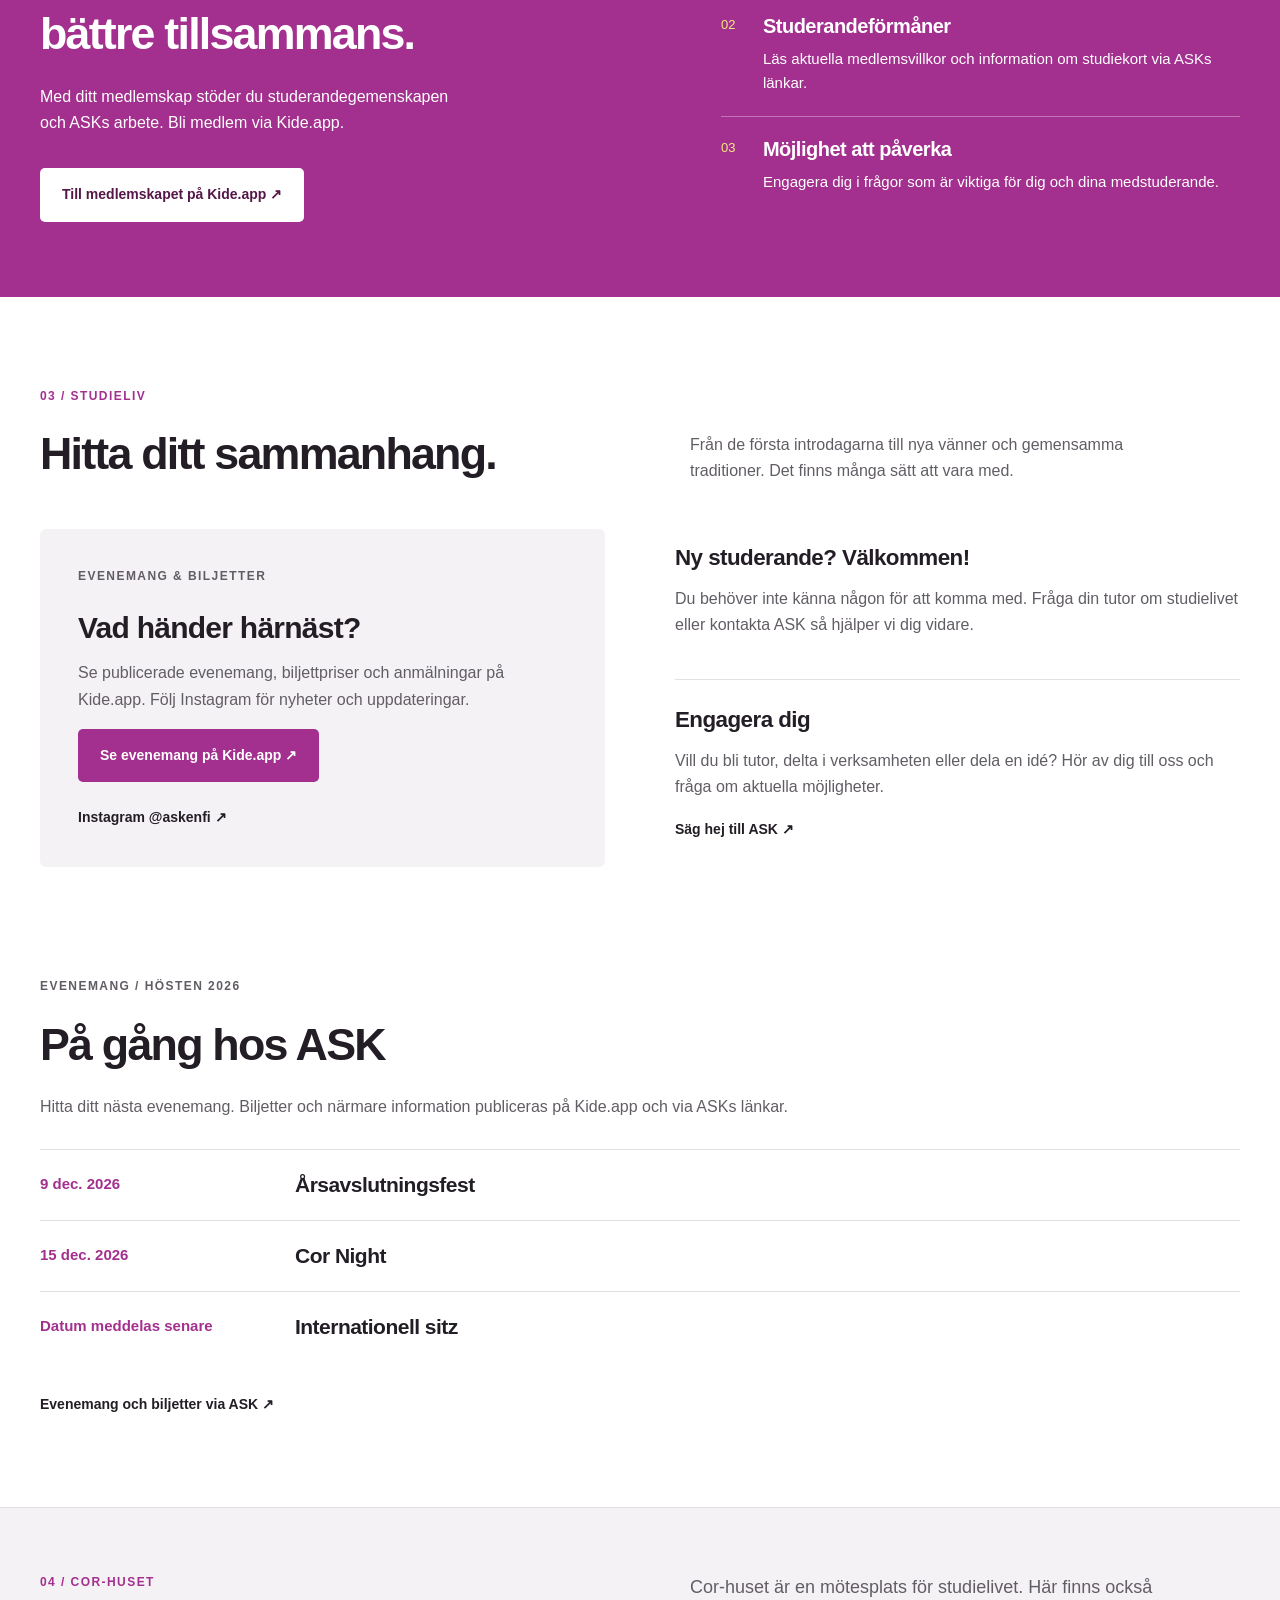
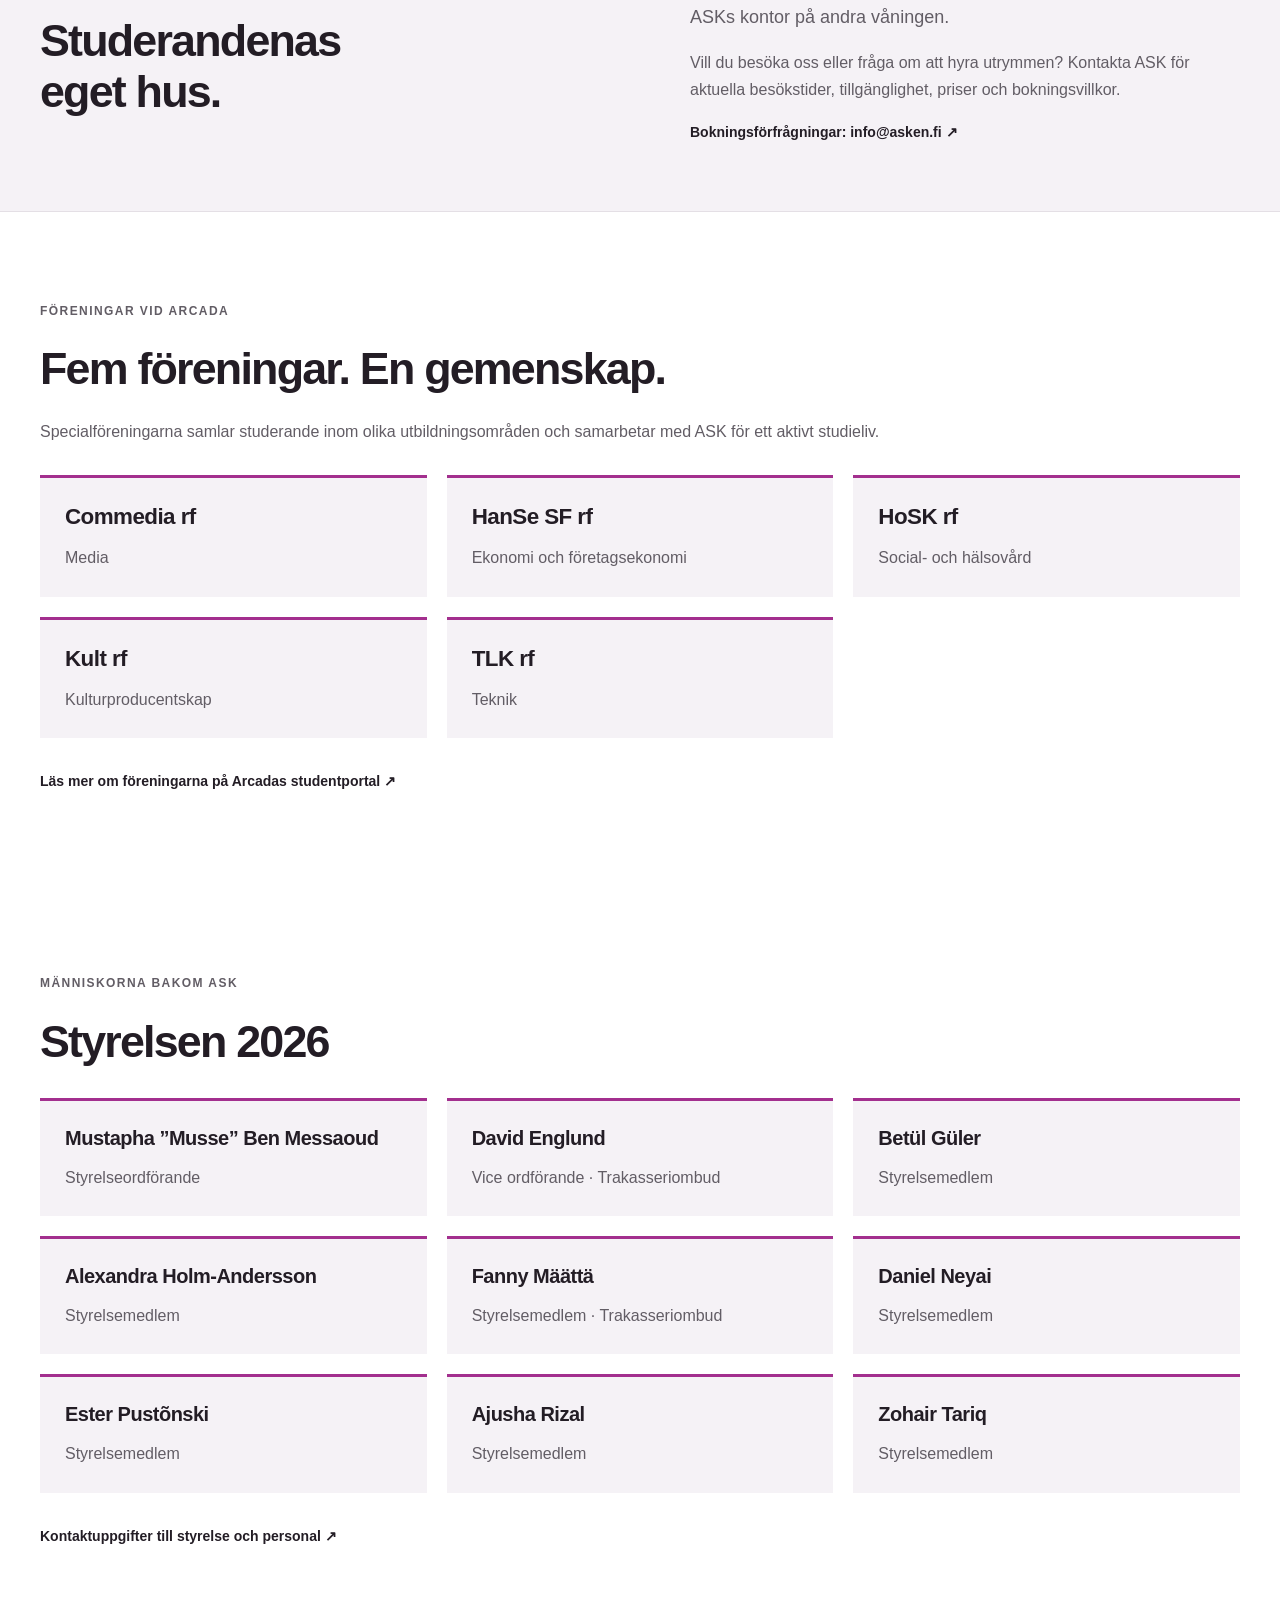
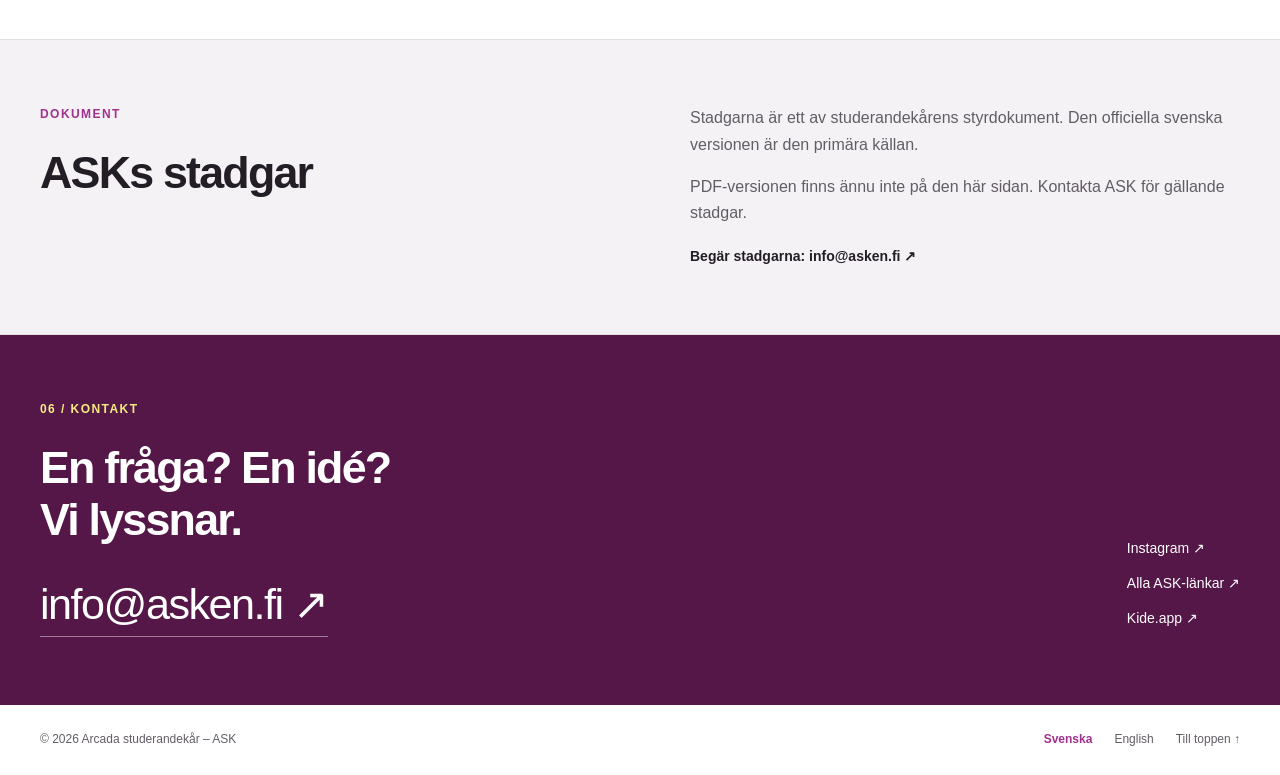
==== commit a9d09349: "Add 2026 event calendar, associations, board and Cor booking contact" ====
--- a/index.html
+++ b/index.html
@@ -7,6 +7,7 @@
 <meta name="description" content="Lär känna ASK, Arcadas studerandekår. Information om medlemskap, intressebevakning, tutorverksamhet, evenemang och Cor-huset.">
 <meta name="theme-color" content="#A32F8E">
 <link rel="stylesheet" href="css/style.css">
+<script src="js/events.js" defer></script>
 <script src="js/main.js" defer>
 </script>
 <link rel="alternate" hreflang="sv" href="index.html">
@@ -36,6 +37,12 @@
 </div>
 </header>
 <main id="main">
+<nav class="section-links wrap" aria-label="Fler avsnitt">
+<a href="#events">Evenemang</a>
+<a href="#associations">Föreningar</a>
+<a href="#board">Styrelsen</a>
+<a href="#bylaws">Stadgar</a>
+</nav>
 <section class="hero wrap">
 <div class="hero-copy">
 <p class="eyebrow">Av studerande. För studerande.</p>
@@ -155,6 +162,17 @@
 </div>
 </div>
 </section>
+<section id="events" class="wrap section calendar-section">
+<p class="eyebrow">EVENEMANG / HÖSTEN 2026</p>
+<h2>På gång hos ASK</h2>
+<p>Hitta ditt nästa evenemang. Biljetter och närmare information publiceras på Kide.app och via ASKs länkar.</p>
+<div id="eventsList" class="event-list" aria-live="polite">
+</div>
+<noscript>
+<p>Aktivera JavaScript för att se kalendern med aktuella evenemang, eller följ länken nedan.</p>
+</noscript>
+<a class="text-link" href="https://linktr.ee/askenfi">Evenemang och biljetter via ASK ↗</a>
+</section>
 <section id="cor" class="cor-section">
 <div class="wrap cor-inner">
 <div>
@@ -164,19 +182,92 @@
 <div>
 <p class="intro">Cor-huset är en mötesplats för studielivet. Här finns också ASKs kontor på andra våningen.</p>
 <p>Vill du besöka oss eller fråga om att hyra utrymmen? Kontakta ASK för aktuella besökstider, tillgänglighet, priser och bokningsvillkor.</p>
-<a class="text-link" href="mailto:info@asken.fi">Fråga om Cor-huset ↗</a>
-</div>
-</div>
-</section>
-<section id="board" class="wrap section team-section">
-<div>
-<p class="eyebrow">05 / MÄNNISKORNA BAKOM ASK</p>
-<h2>Vi finns här för dig.</h2>
-</div>
-<div class="team-note">
-<h3>Styrelse & personal</h3>
-<p>Årets presentation av styrelsen och personalen uppdateras. Under tiden hittar du aktuella kontaktpersoner via ASKs samlade länkar.</p>
-<a class="text-link" href="https://linktr.ee/askenfi">Hitta rätt kontaktperson ↗</a>
+<a class="text-link" href="mailto:info@asken.fi">Bokningsförfrågningar: info@asken.fi ↗</a>
+</div>
+</div>
+</section>
+<section id="associations" class="wrap section">
+<p class="eyebrow">FÖRENINGAR VID ARCADA</p>
+<h2>Fem föreningar. En gemenskap.</h2>
+<p>Specialföreningarna samlar studerande inom olika utbildningsområden och samarbetar med ASK för ett aktivt studieliv.</p>
+<div class="association-grid">
+<article class="association-card">
+<h3>Commedia rf</h3>
+<p>Media</p>
+</article>
+<article class="association-card">
+<h3>HanSe SF rf</h3>
+<p>Ekonomi och företagsekonomi</p>
+</article>
+<article class="association-card">
+<h3>HoSK rf</h3>
+<p>Social- och hälsovård</p>
+</article>
+<article class="association-card">
+<h3>Kult rf</h3>
+<p>Kulturproducentskap</p>
+</article>
+<article class="association-card">
+<h3>TLK rf</h3>
+<p>Teknik</p>
+</article>
+</div>
+<a class="text-link" href="https://start.arcada.fi/sv/stod-i-studierna/studieliv/arcada-studerandekar-ask/specialforeningarna-och-aes">Läs mer om föreningarna på Arcadas studentportal ↗</a>
+</section>
+<section id="board" class="wrap section">
+<p class="eyebrow">MÄNNISKORNA BAKOM ASK</p>
+<h2>Styrelsen 2026</h2>
+<div class="people-grid">
+<article class="person-card">
+<h3>Mustapha ”Musse” Ben Messaoud</h3>
+<p>Styrelseordförande</p>
+</article>
+<article class="person-card">
+<h3>David Englund</h3>
+<p>Vice ordförande · Trakasseriombud</p>
+</article>
+<article class="person-card">
+<h3>Betül Güler</h3>
+<p>Styrelsemedlem</p>
+</article>
+<article class="person-card">
+<h3>Alexandra Holm-Andersson</h3>
+<p>Styrelsemedlem</p>
+</article>
+<article class="person-card">
+<h3>Fanny Määttä</h3>
+<p>Styrelsemedlem · Trakasseriombud</p>
+</article>
+<article class="person-card">
+<h3>Daniel Neyai</h3>
+<p>Styrelsemedlem</p>
+</article>
+<article class="person-card">
+<h3>Ester Pustõnski</h3>
+<p>Styrelsemedlem</p>
+</article>
+<article class="person-card">
+<h3>Ajusha Rizal</h3>
+<p>Styrelsemedlem</p>
+</article>
+<article class="person-card">
+<h3>Zohair Tariq</h3>
+<p>Styrelsemedlem</p>
+</article>
+</div>
+<a class="text-link" href="https://linktr.ee/askenfi">Kontaktuppgifter till styrelse och personal ↗</a>
+</section>
+<section id="bylaws" class="cor-section">
+<div class="wrap cor-inner">
+<div>
+<p class="eyebrow">DOKUMENT</p>
+<h2>ASKs stadgar</h2>
+</div>
+<div>
+<p>Stadgarna är ett av studerandekårens styrdokument. Den officiella svenska versionen är den primära källan.</p>
+<p>PDF-versionen finns ännu inte på den här sidan. Kontakta ASK för gällande stadgar.</p>
+<a class="text-link" href="mailto:info@asken.fi?subject=ASK%20stadgar">Begär stadgarna: info@asken.fi ↗</a>
+</div>
 </div>
 </section>
 <section id="contact" class="contact">
--- a/css/style.css
+++ b/css/style.css
@@ -442,3 +442,20 @@
   html {
   scroll-behavior:auto}
 }
+
+.section-links {display:flex;gap:24px;flex-wrap:wrap;padding-top:18px;font-size:14px;color:var(--purple);font-weight:700}
+.calendar-section {padding-top:20px}
+.event-list {margin:28px 0}
+.event-row {display:grid;grid-template-columns:230px 1fr;gap:25px;padding:22px 0;border-top:1px solid var(--line)}
+.event-date {font-size:15px;font-weight:700;color:var(--purple)}
+.event-row h3 {margin:0;font-size:21px}
+.event-row p {margin:8px 0 0}
+.association-grid,.people-grid {display:grid;grid-template-columns:repeat(3,minmax(0,1fr));gap:20px;margin:30px 0}
+.association-card,.person-card {padding:25px;background:#f5f2f6;border-top:3px solid var(--purple)}
+.association-card p,.person-card p {margin:0}
+.person-card h3 {font-size:20px}
+@media(max-width:760px) {
+  .event-row {grid-template-columns:1fr;gap:8px}
+  .association-grid,.people-grid {grid-template-columns:1fr}
+  .section-links {gap:14px 22px}
+}
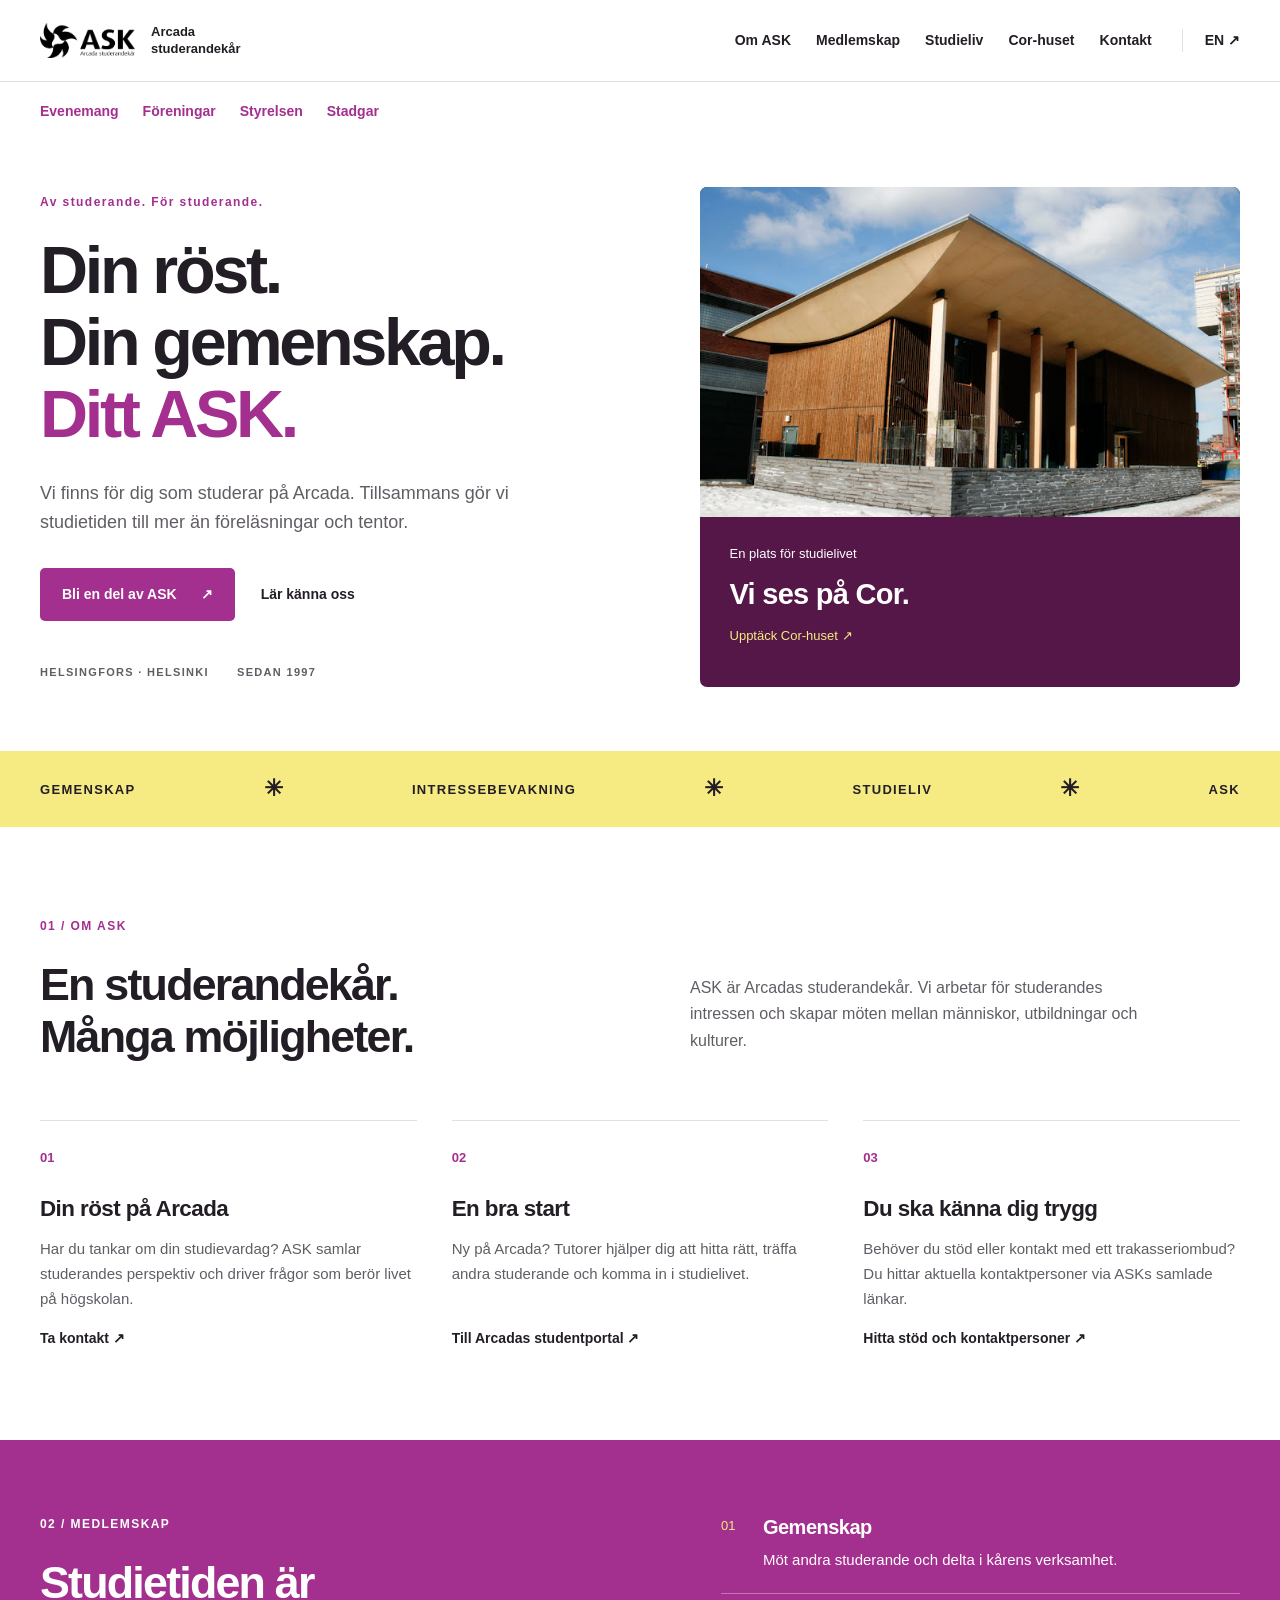
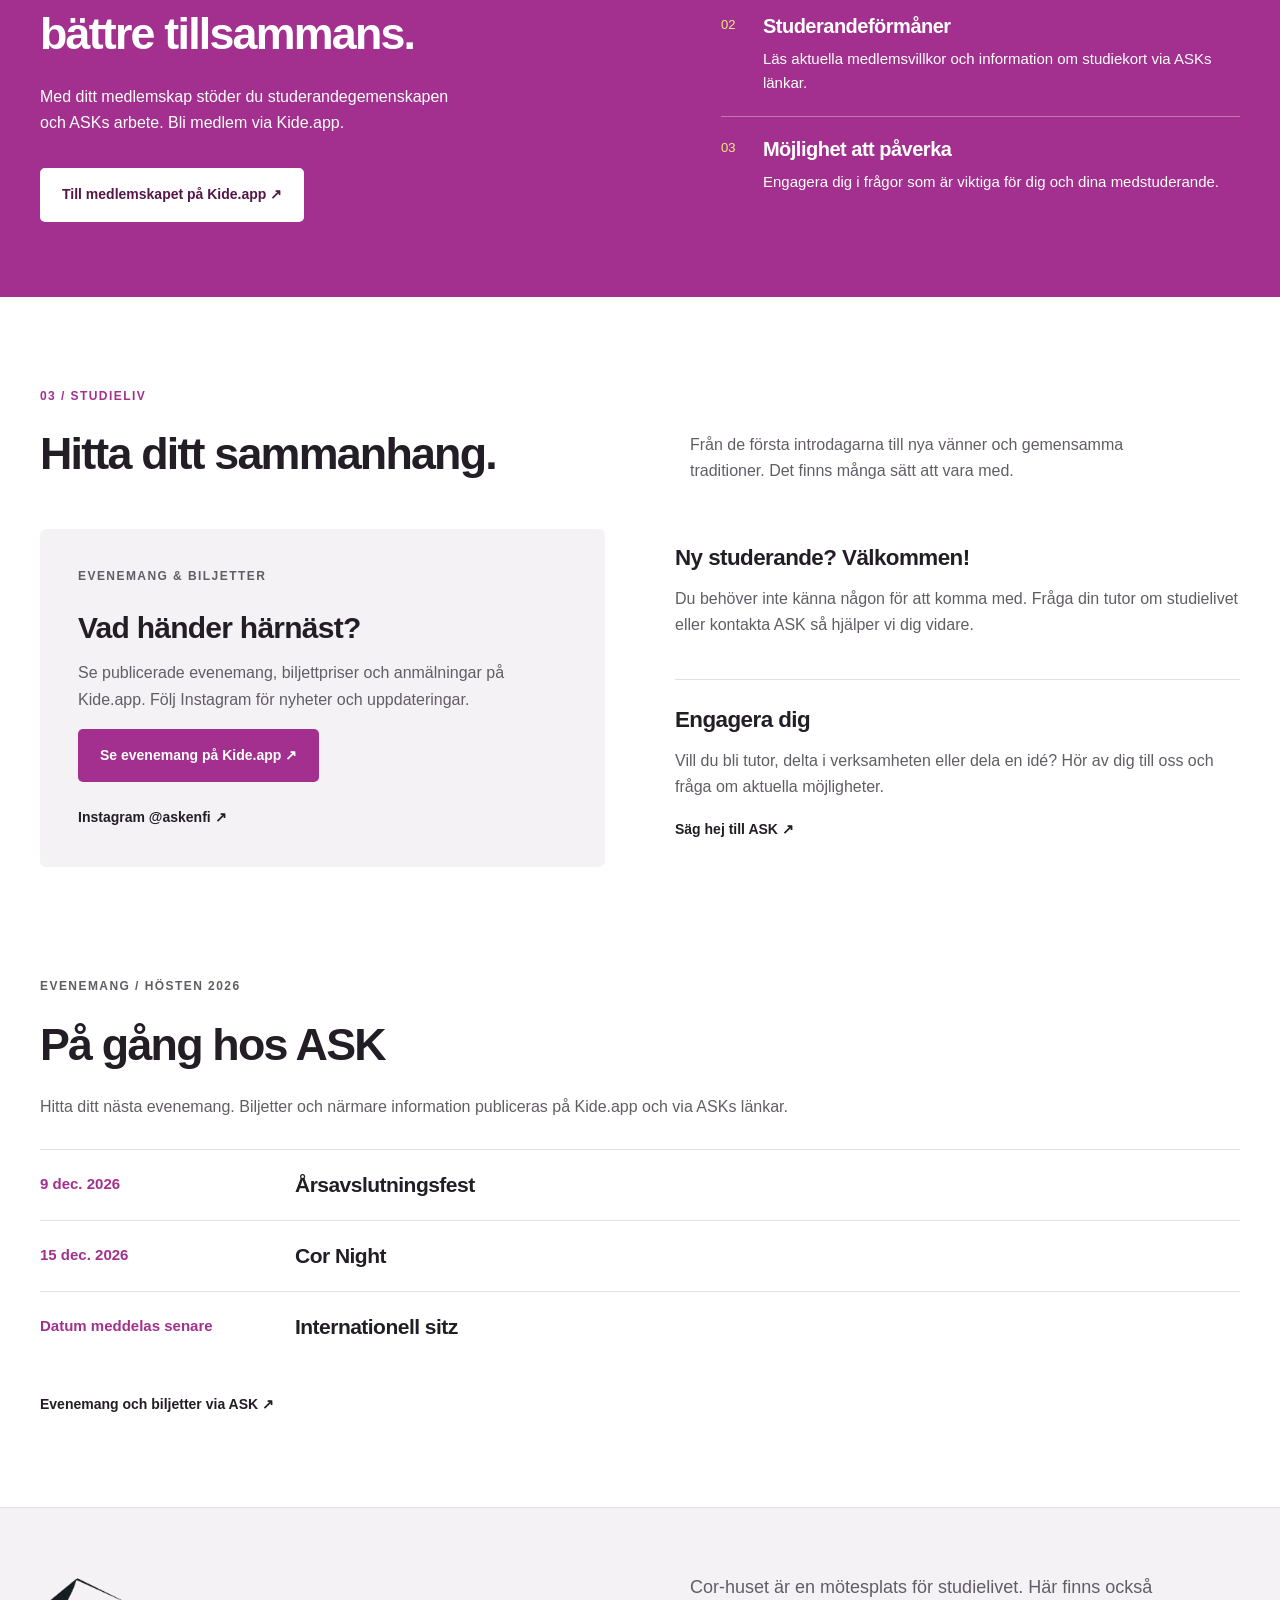
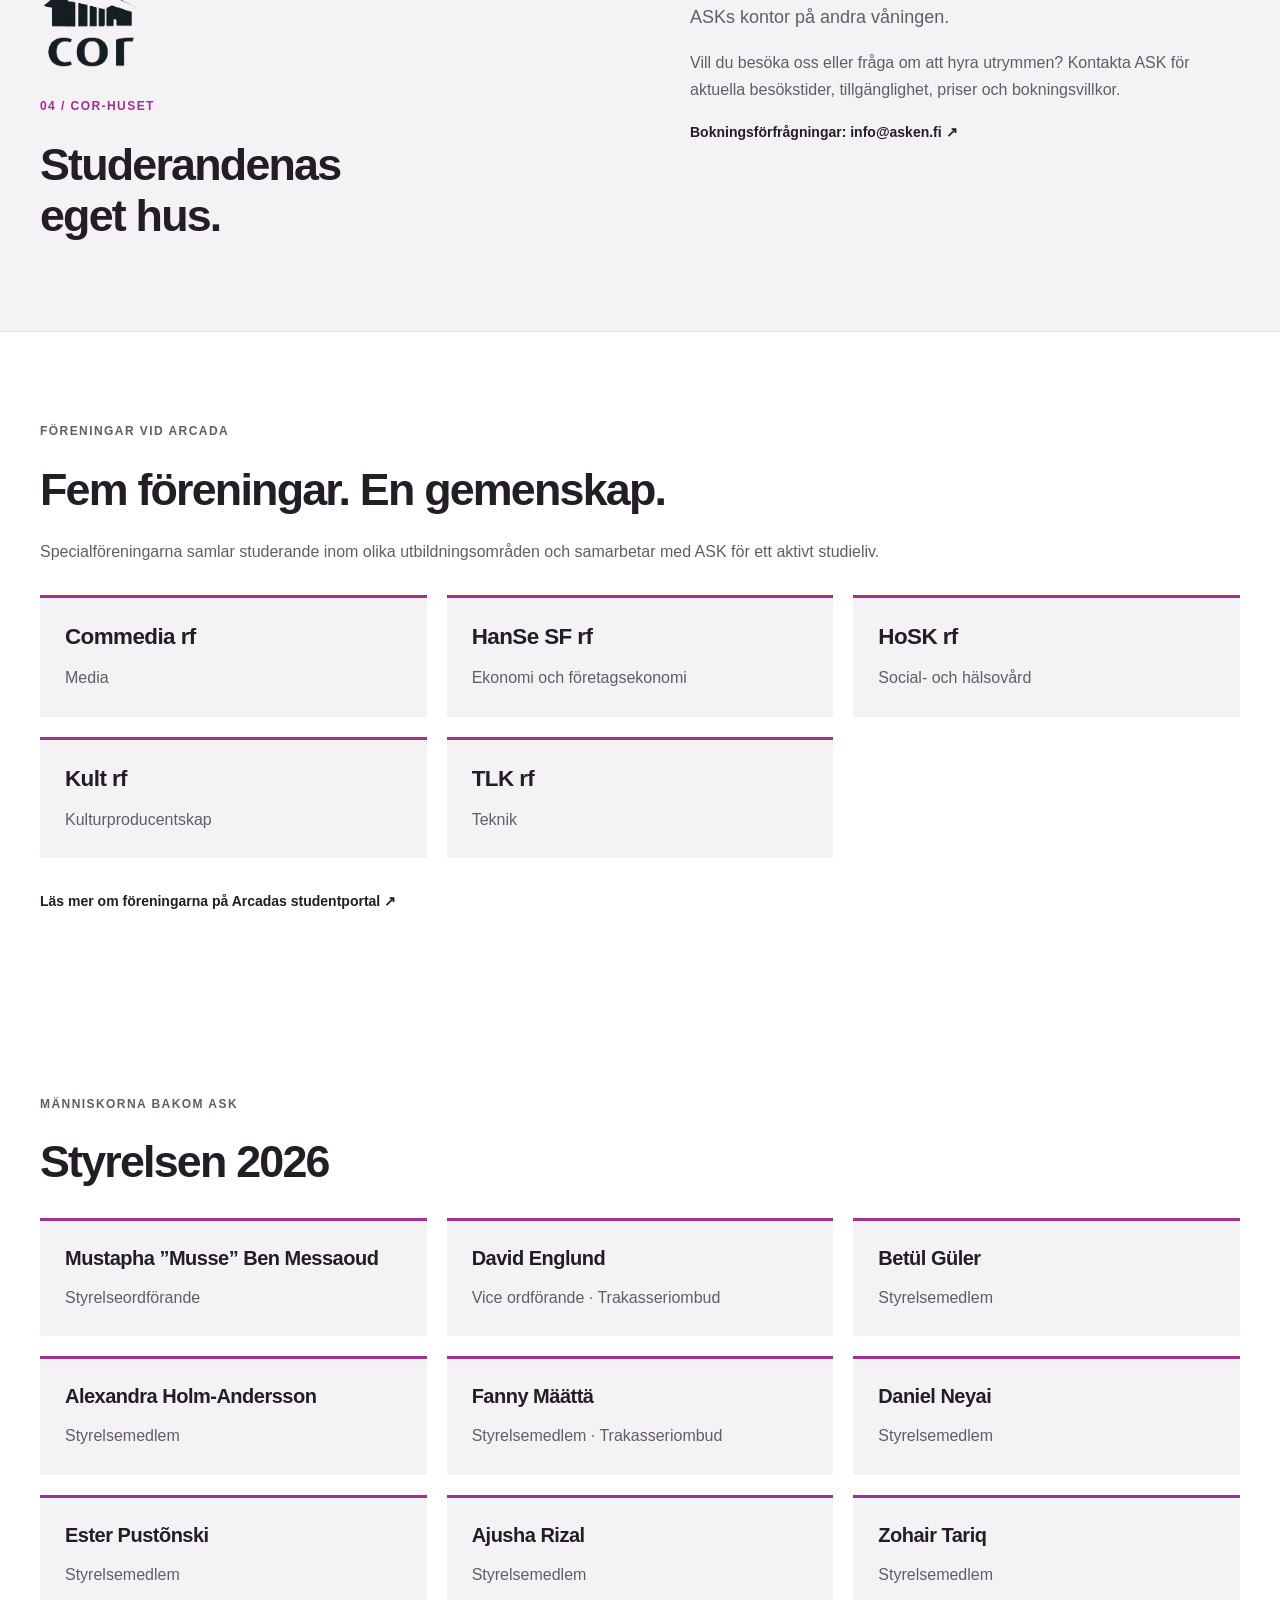
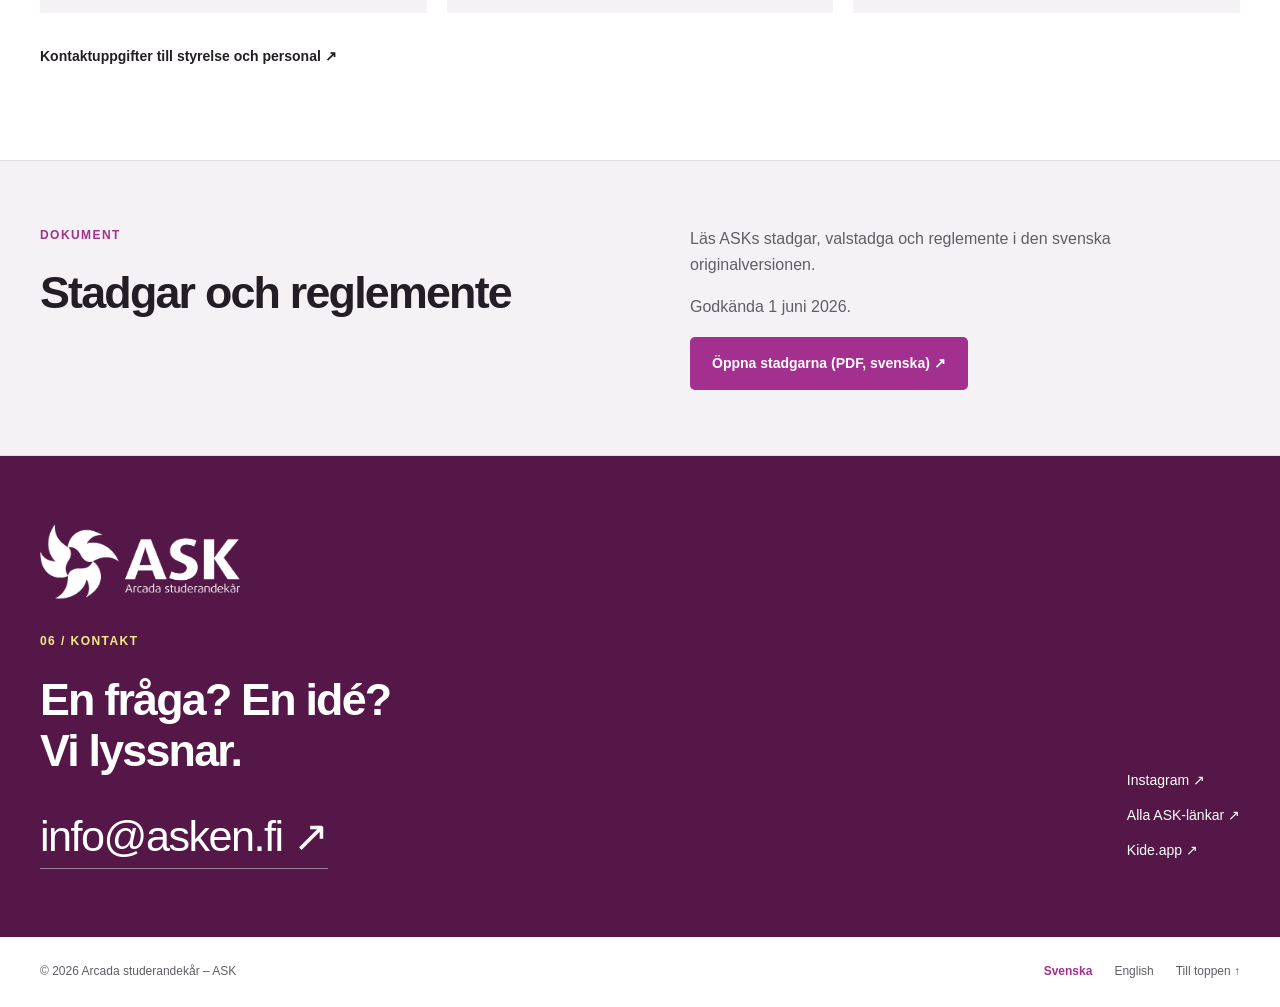
==== commit c0f2141b: "Add cleaned approved bylaws PDF and supplied ASK and Cor logos" ====
--- a/index.html
+++ b/index.html
@@ -7,7 +7,8 @@
 <meta name="description" content="Lär känna ASK, Arcadas studerandekår. Information om medlemskap, intressebevakning, tutorverksamhet, evenemang och Cor-huset.">
 <meta name="theme-color" content="#A32F8E">
 <link rel="stylesheet" href="css/style.css">
-<script src="js/events.js" defer></script>
+<script src="js/events.js" defer>
+</script>
 <script src="js/main.js" defer>
 </script>
 <link rel="alternate" hreflang="sv" href="index.html">
@@ -176,6 +177,7 @@
 <section id="cor" class="cor-section">
 <div class="wrap cor-inner">
 <div>
+<img class="cor-logo" src="images/cor-logo.png" alt="Cor" width="106" height="100" loading="lazy">
 <p class="eyebrow">04 / COR-HUSET</p>
 <h2>Studerandenas<br>eget hus.</h2>
 </div>
@@ -261,17 +263,18 @@
 <div class="wrap cor-inner">
 <div>
 <p class="eyebrow">DOKUMENT</p>
-<h2>ASKs stadgar</h2>
-</div>
-<div>
-<p>Stadgarna är ett av studerandekårens styrdokument. Den officiella svenska versionen är den primära källan.</p>
-<p>PDF-versionen finns ännu inte på den här sidan. Kontakta ASK för gällande stadgar.</p>
-<a class="text-link" href="mailto:info@asken.fi?subject=ASK%20stadgar">Begär stadgarna: info@asken.fi ↗</a>
+<h2>Stadgar och reglemente</h2>
+</div>
+<div>
+<p>Läs ASKs stadgar, valstadga och reglemente i den svenska originalversionen.</p>
+<p>Godkända 1 juni 2026.</p>
+<a class="button" href="documents/ASK_Stadgar_2026.pdf" type="application/pdf">Öppna stadgarna (PDF, svenska) ↗</a>
 </div>
 </div>
 </section>
 <section id="contact" class="contact">
 <div class="wrap">
+<img class="contact-logo" src="images/ASK-logo-white.png" alt="Arcada studerandekår – ASK" width="200" height="78" loading="lazy">
 <p class="eyebrow">06 / KONTAKT</p>
 <h2>En fråga? En idé?<br>Vi lyssnar.</h2>
 <a class="email" href="mailto:info@asken.fi">info@asken.fi ↗</a>
--- a/css/style.css
+++ b/css/style.css
@@ -459,3 +459,6 @@
   .association-grid,.people-grid {grid-template-columns:1fr}
   .section-links {gap:14px 22px}
 }
+
+.contact-logo {display:block;width:200px;height:auto;margin-bottom:32px}
+.cor-logo {display:block;width:106px;height:auto;margin-bottom:24px}
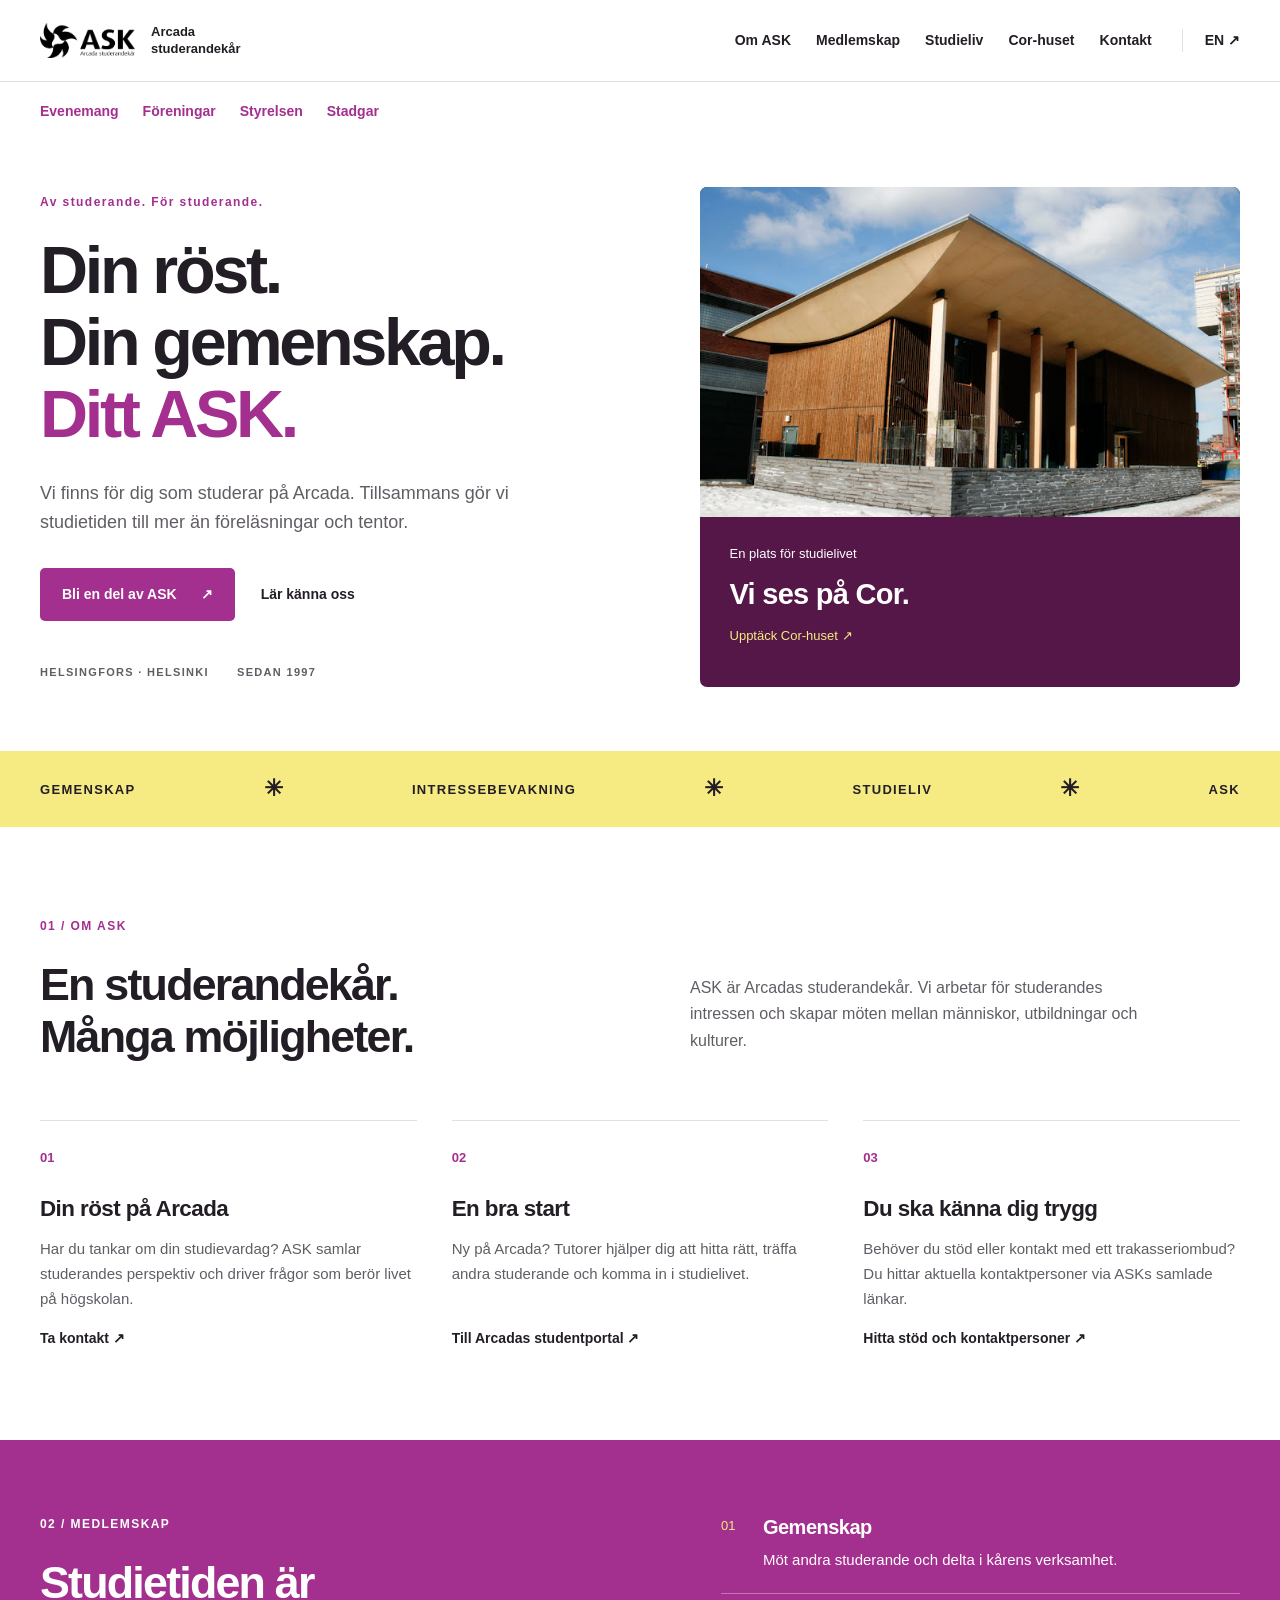
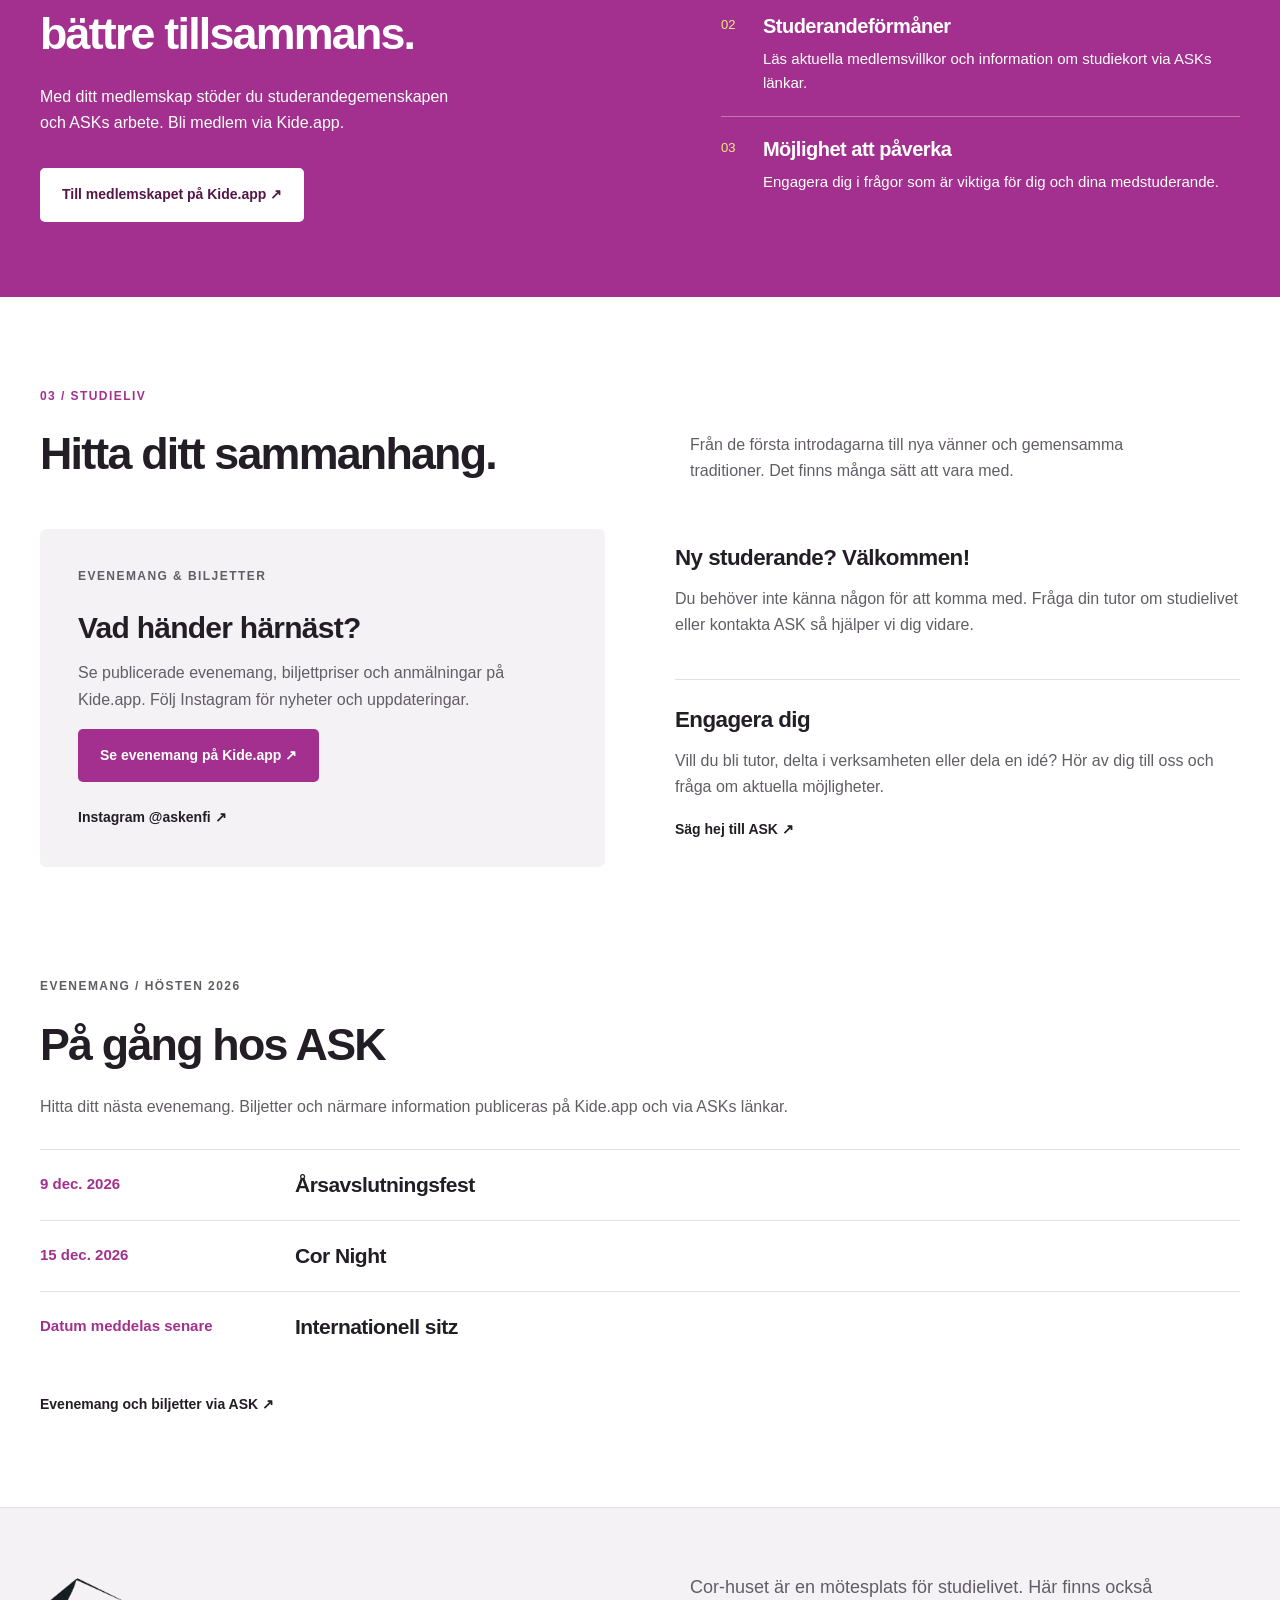
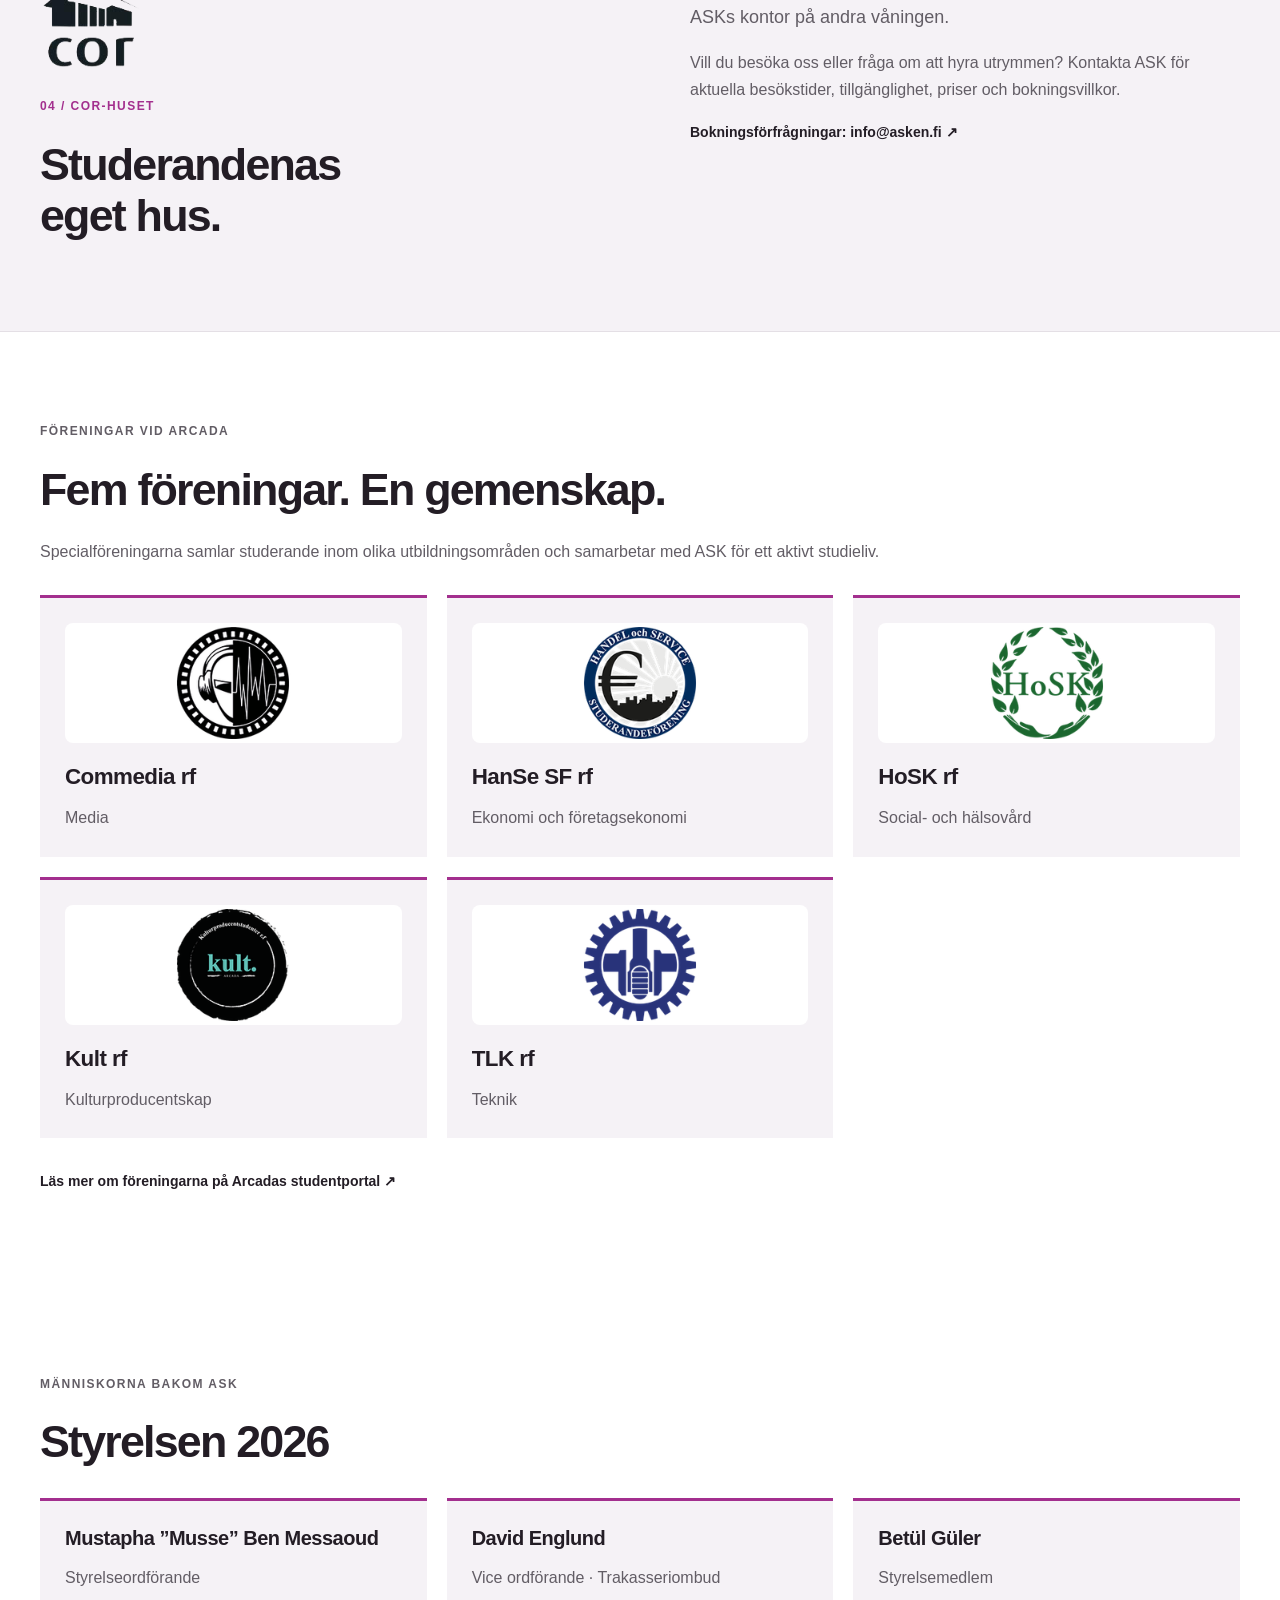
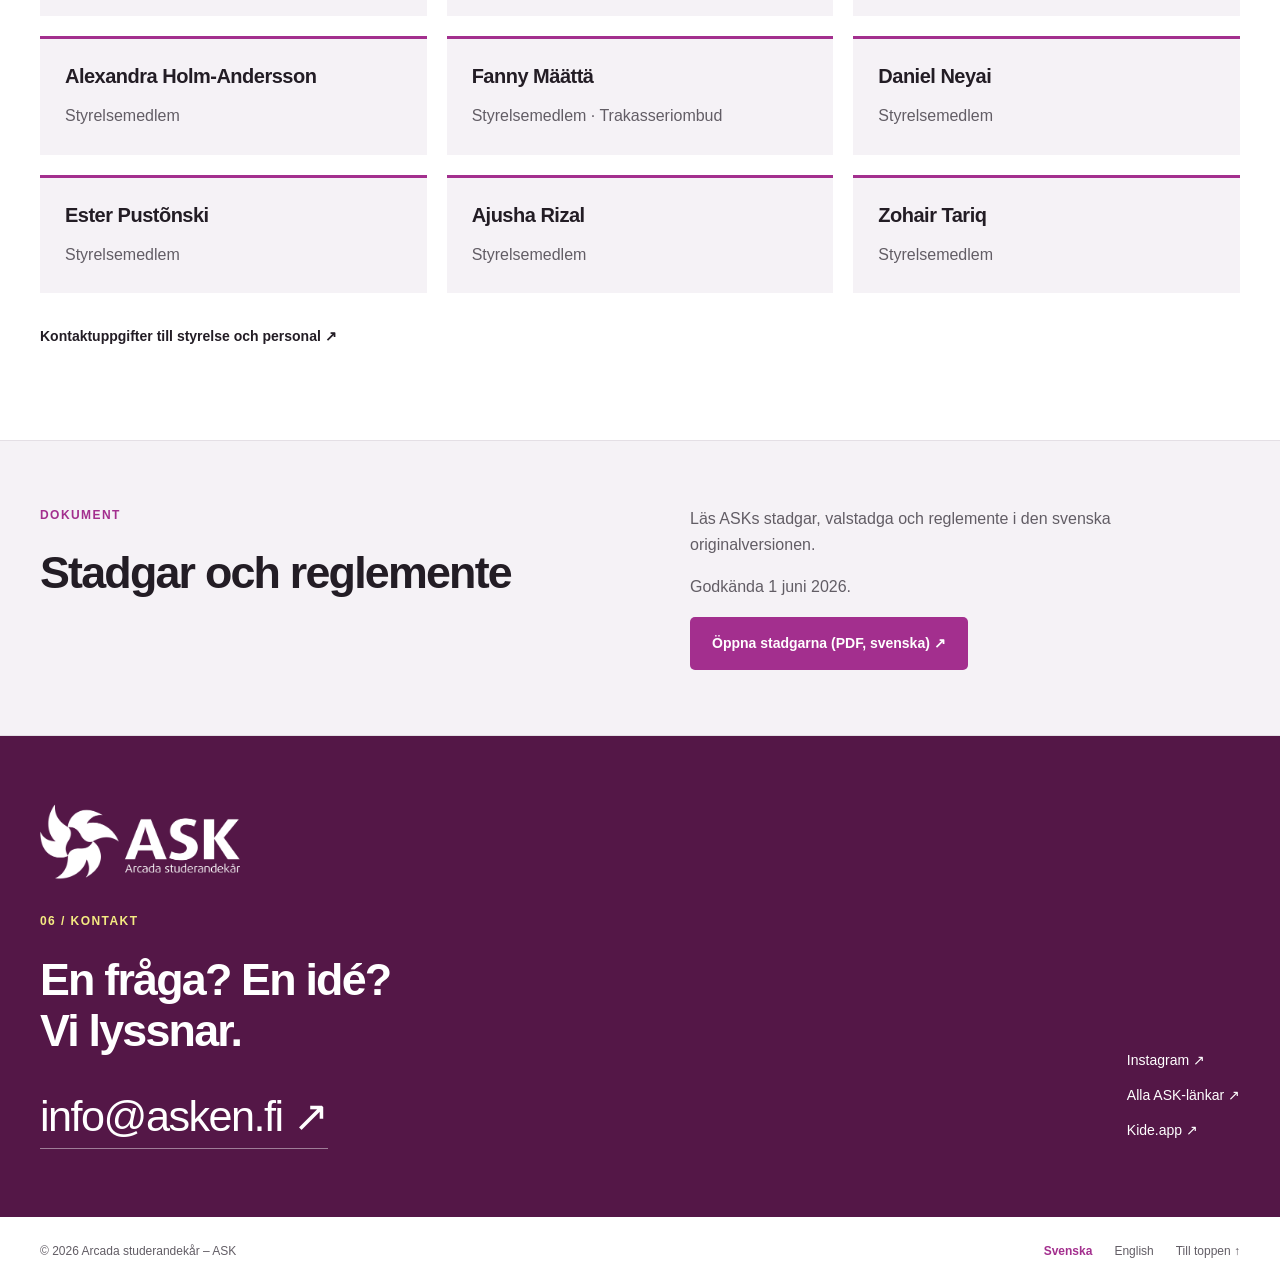
==== commit 59a148cf: "Add original association logos to Swedish and English pages" ====
--- a/index.html
+++ b/index.html
@@ -194,22 +194,27 @@
 <p>Specialföreningarna samlar studerande inom olika utbildningsområden och samarbetar med ASK för ett aktivt studieliv.</p>
 <div class="association-grid">
 <article class="association-card">
+<div class="association-logo"><img src="images/associations/commedia.png" alt="" width="180" height="140" loading="lazy"></div>
 <h3>Commedia rf</h3>
 <p>Media</p>
 </article>
 <article class="association-card">
+<div class="association-logo"><img src="images/associations/hanse.png" alt="" width="180" height="140" loading="lazy"></div>
 <h3>HanSe SF rf</h3>
 <p>Ekonomi och företagsekonomi</p>
 </article>
 <article class="association-card">
+<div class="association-logo"><img src="images/associations/hosk.png" alt="" width="180" height="140" loading="lazy"></div>
 <h3>HoSK rf</h3>
 <p>Social- och hälsovård</p>
 </article>
 <article class="association-card">
+<div class="association-logo"><img src="images/associations/kult.png" alt="" width="180" height="140" loading="lazy"></div>
 <h3>Kult rf</h3>
 <p>Kulturproducentskap</p>
 </article>
 <article class="association-card">
+<div class="association-logo"><img src="images/associations/tlk.png" alt="" width="180" height="140" loading="lazy"></div>
 <h3>TLK rf</h3>
 <p>Teknik</p>
 </article>
--- a/css/style.css
+++ b/css/style.css
@@ -462,3 +462,7 @@
 
 .contact-logo {display:block;width:200px;height:auto;margin-bottom:32px}
 .cor-logo {display:block;width:106px;height:auto;margin-bottom:24px}
+
+/* Original association artwork supplied in the ASK 2026 presentation. */
+.association-logo {height:120px;display:flex;align-items:center;justify-content:center;background:#fff;border-radius:8px;margin-bottom:20px}
+.association-logo img {display:block;width:144px;height:112px;object-fit:contain}
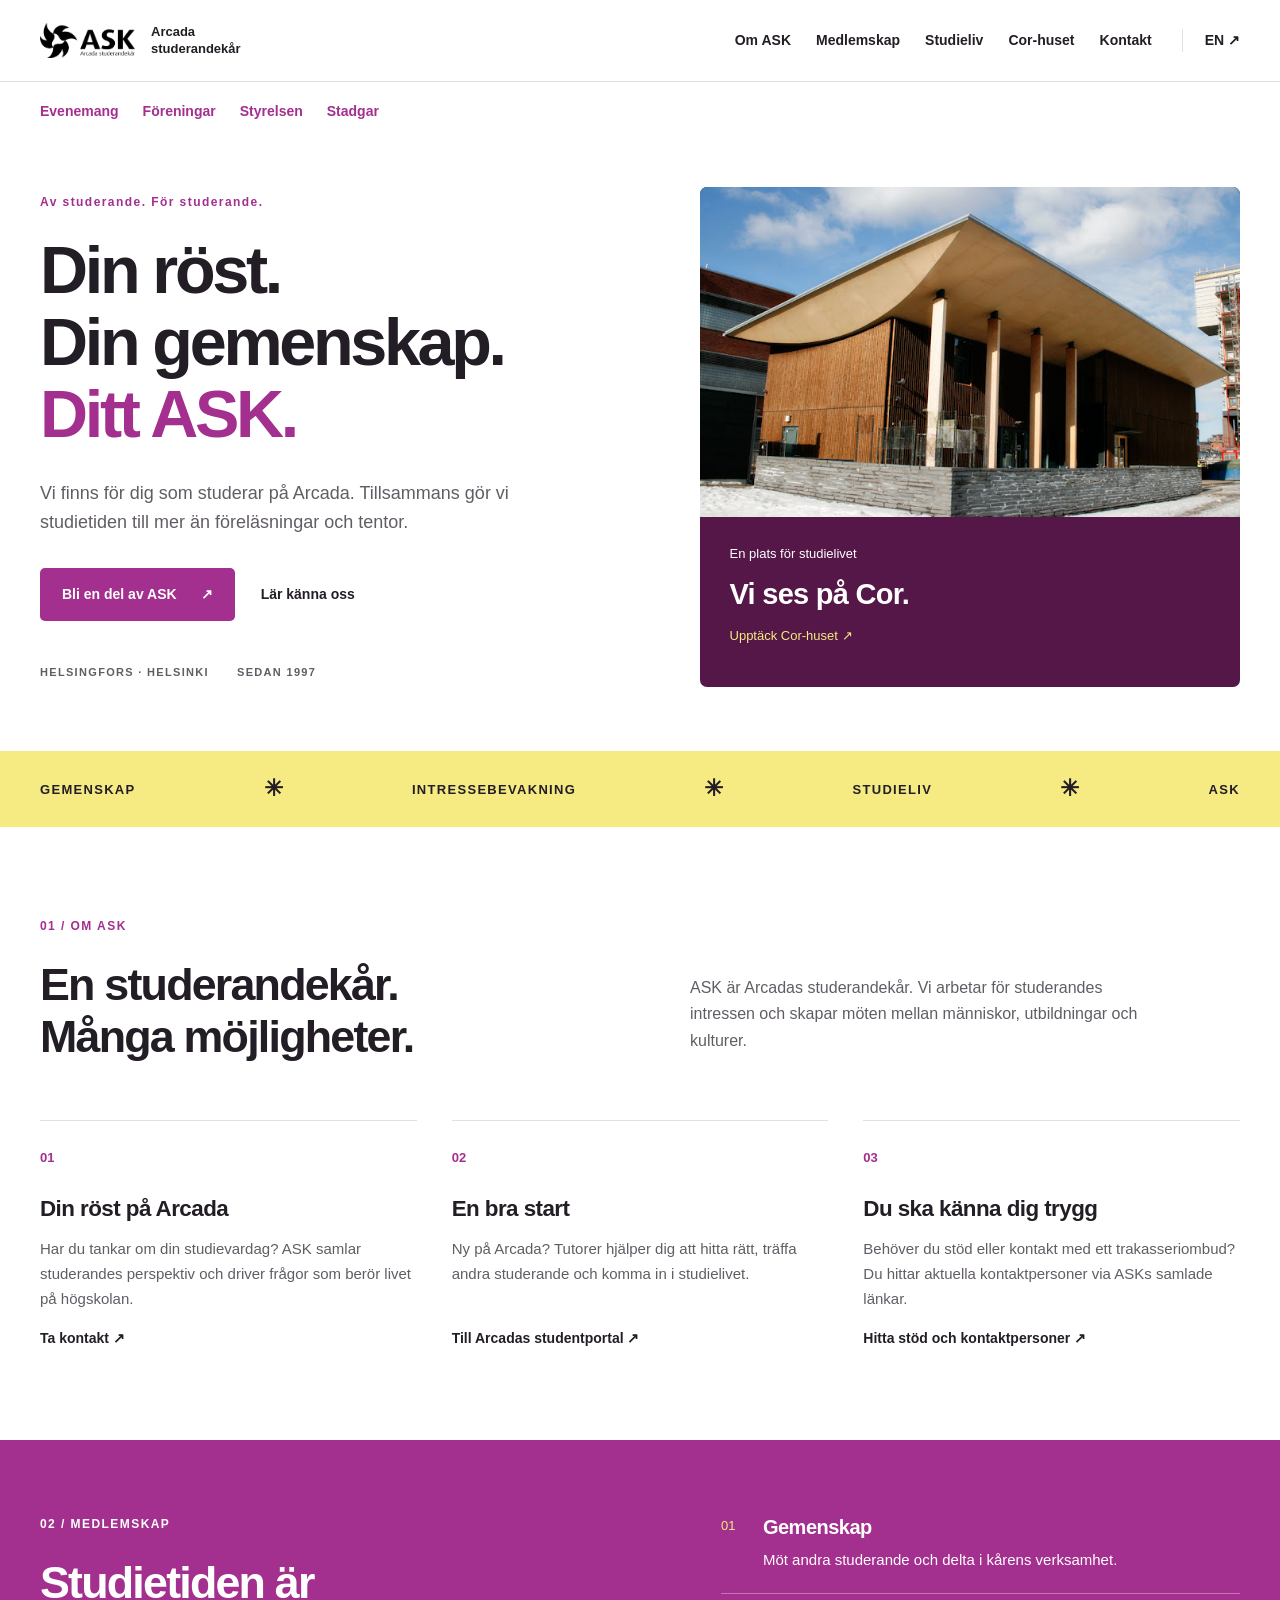
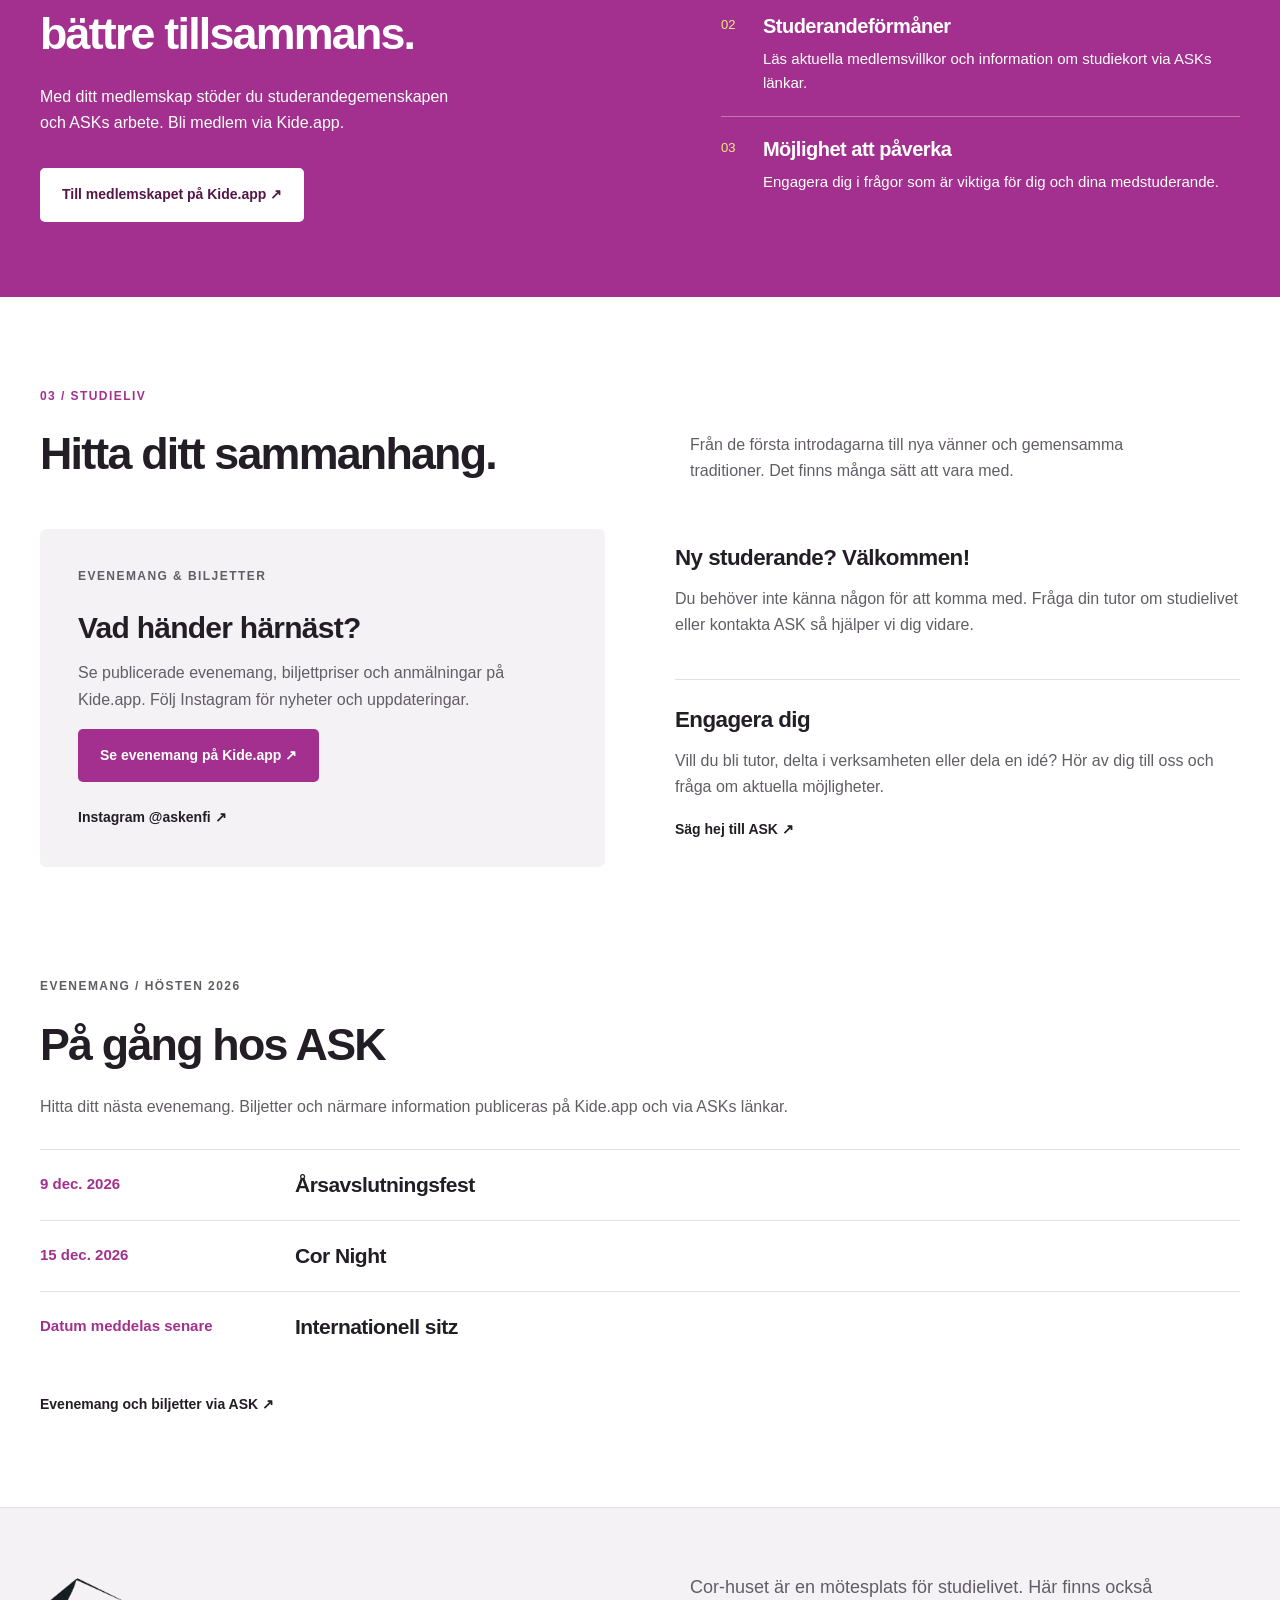
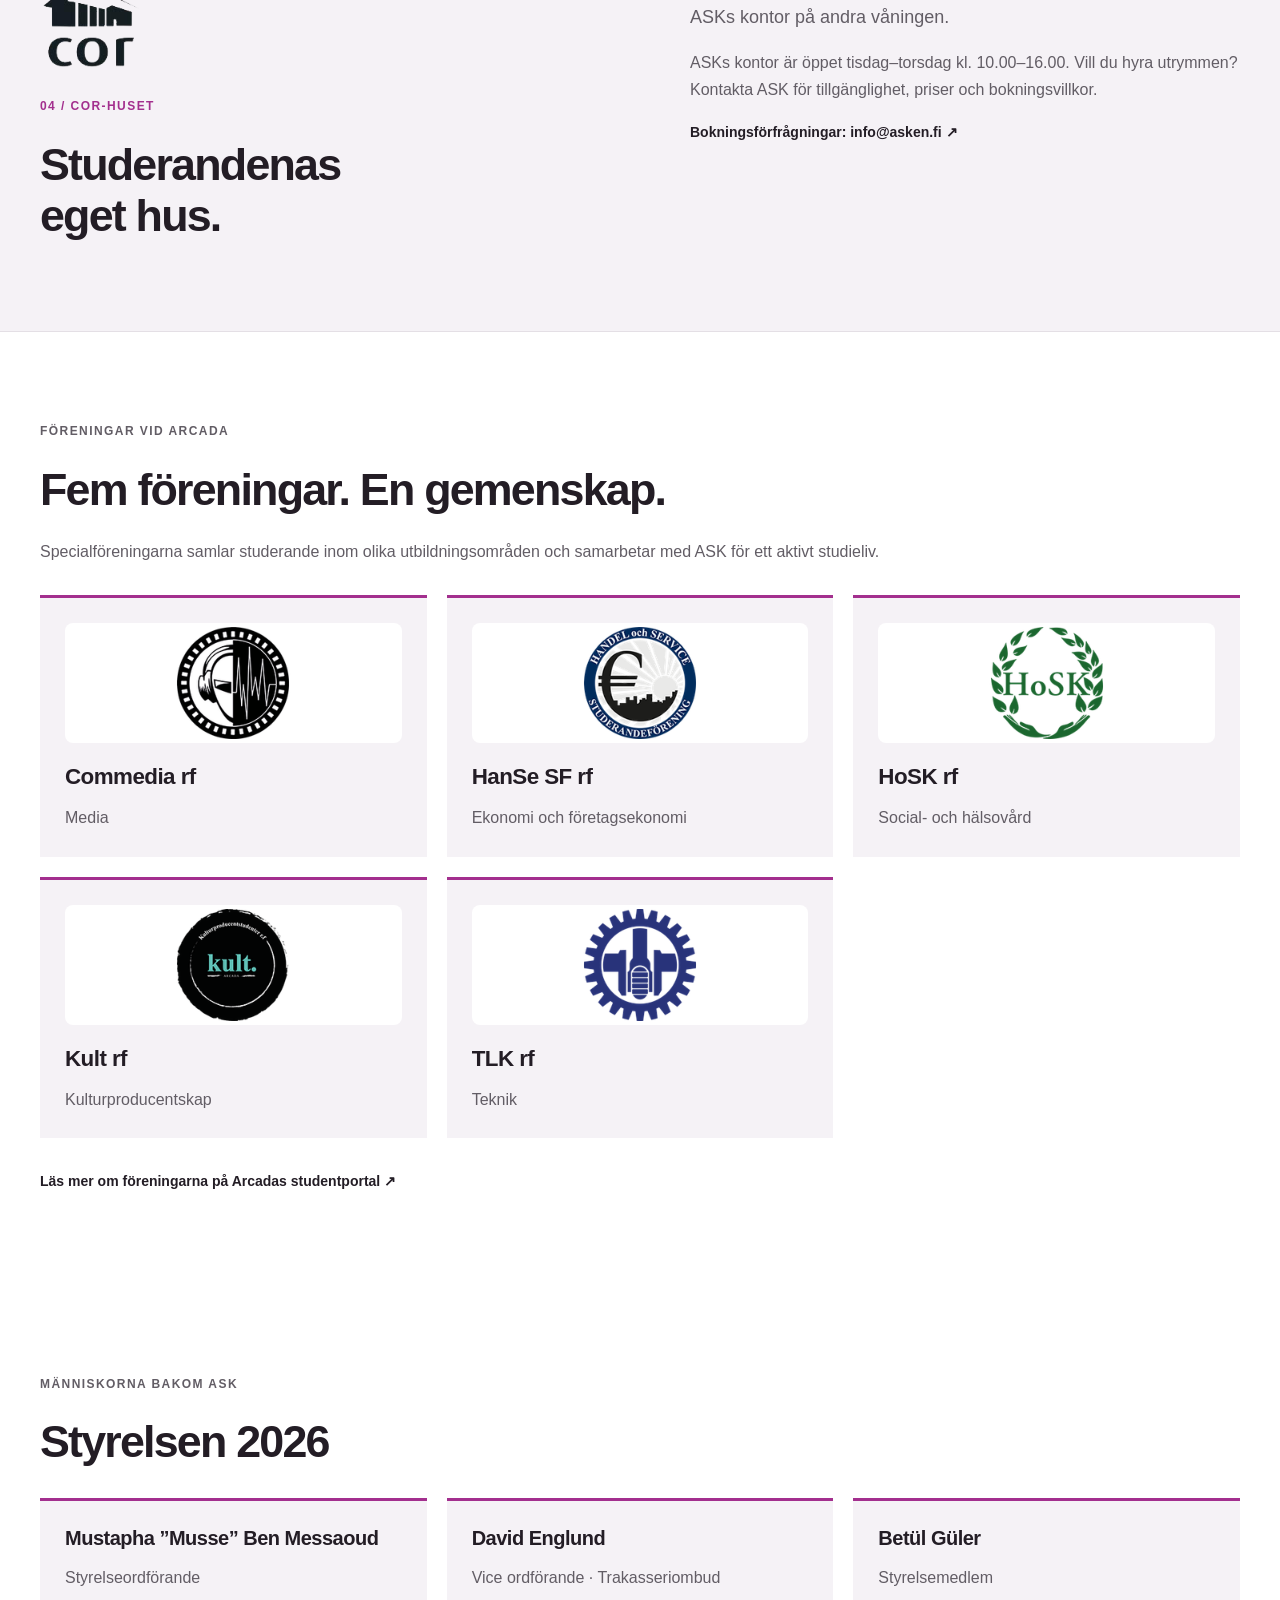
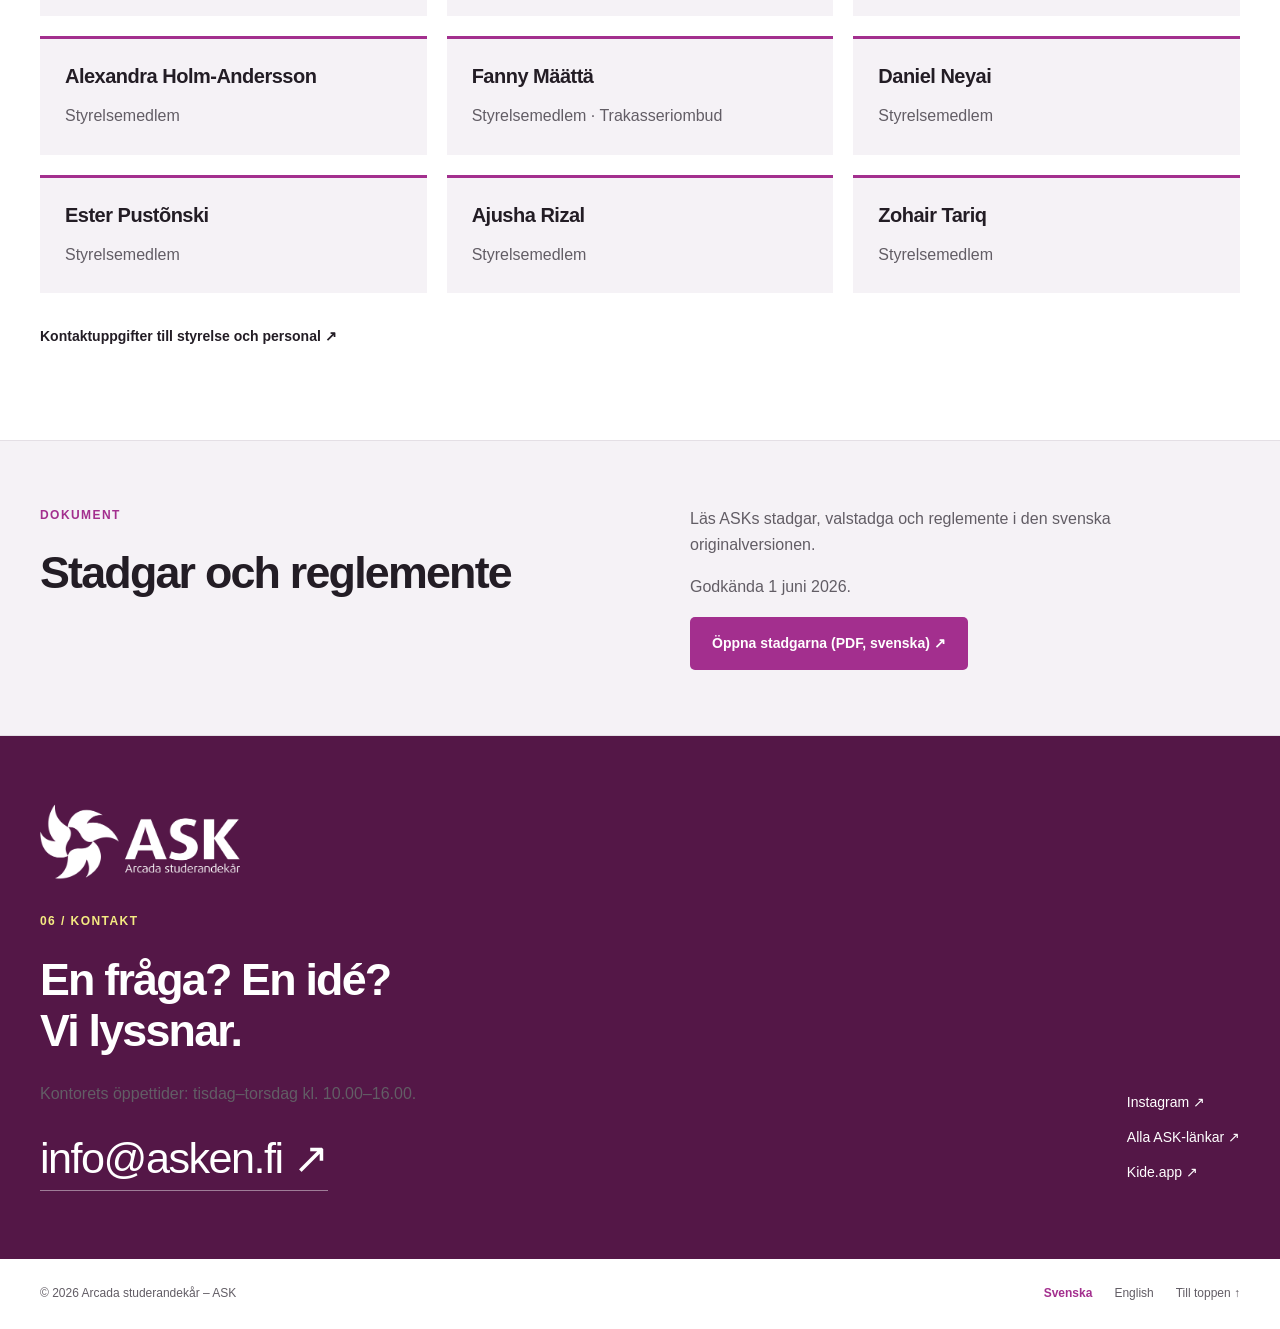
==== commit 782567a0: "Add office opening hours Tuesday–Thursday 10–16 in both languages" ====
--- a/index.html
+++ b/index.html
@@ -183,7 +183,7 @@
 </div>
 <div>
 <p class="intro">Cor-huset är en mötesplats för studielivet. Här finns också ASKs kontor på andra våningen.</p>
-<p>Vill du besöka oss eller fråga om att hyra utrymmen? Kontakta ASK för aktuella besökstider, tillgänglighet, priser och bokningsvillkor.</p>
+<p>ASKs kontor är öppet tisdag–torsdag kl. 10.00–16.00. Vill du hyra utrymmen? Kontakta ASK för tillgänglighet, priser och bokningsvillkor.</p>
 <a class="text-link" href="mailto:info@asken.fi">Bokningsförfrågningar: info@asken.fi ↗</a>
 </div>
 </div>
@@ -282,6 +282,7 @@
 <img class="contact-logo" src="images/ASK-logo-white.png" alt="Arcada studerandekår – ASK" width="200" height="78" loading="lazy">
 <p class="eyebrow">06 / KONTAKT</p>
 <h2>En fråga? En idé?<br>Vi lyssnar.</h2>
+<p>Kontorets öppettider: tisdag–torsdag kl. 10.00–16.00.</p>
 <a class="email" href="mailto:info@asken.fi">info@asken.fi ↗</a>
 <div class="contact-links">
 <a href="https://www.instagram.com/askenfi">Instagram ↗</a>
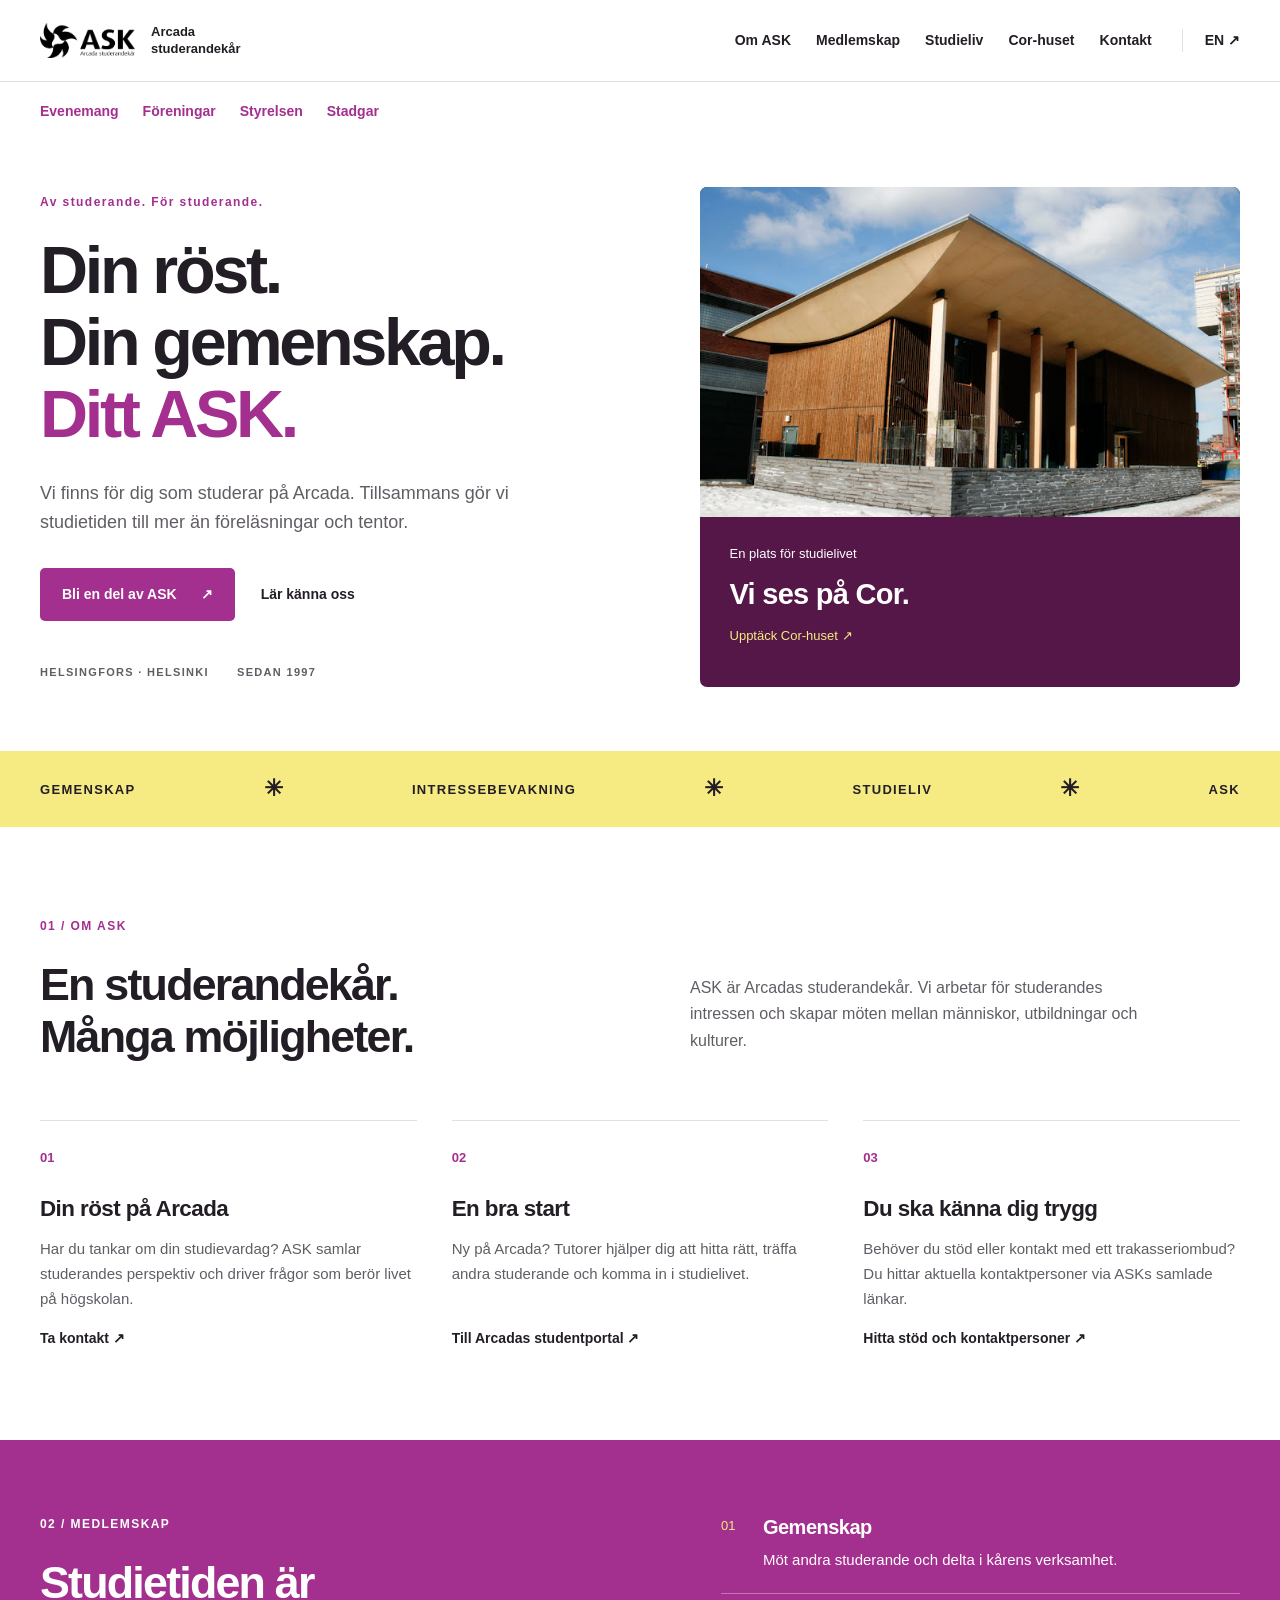
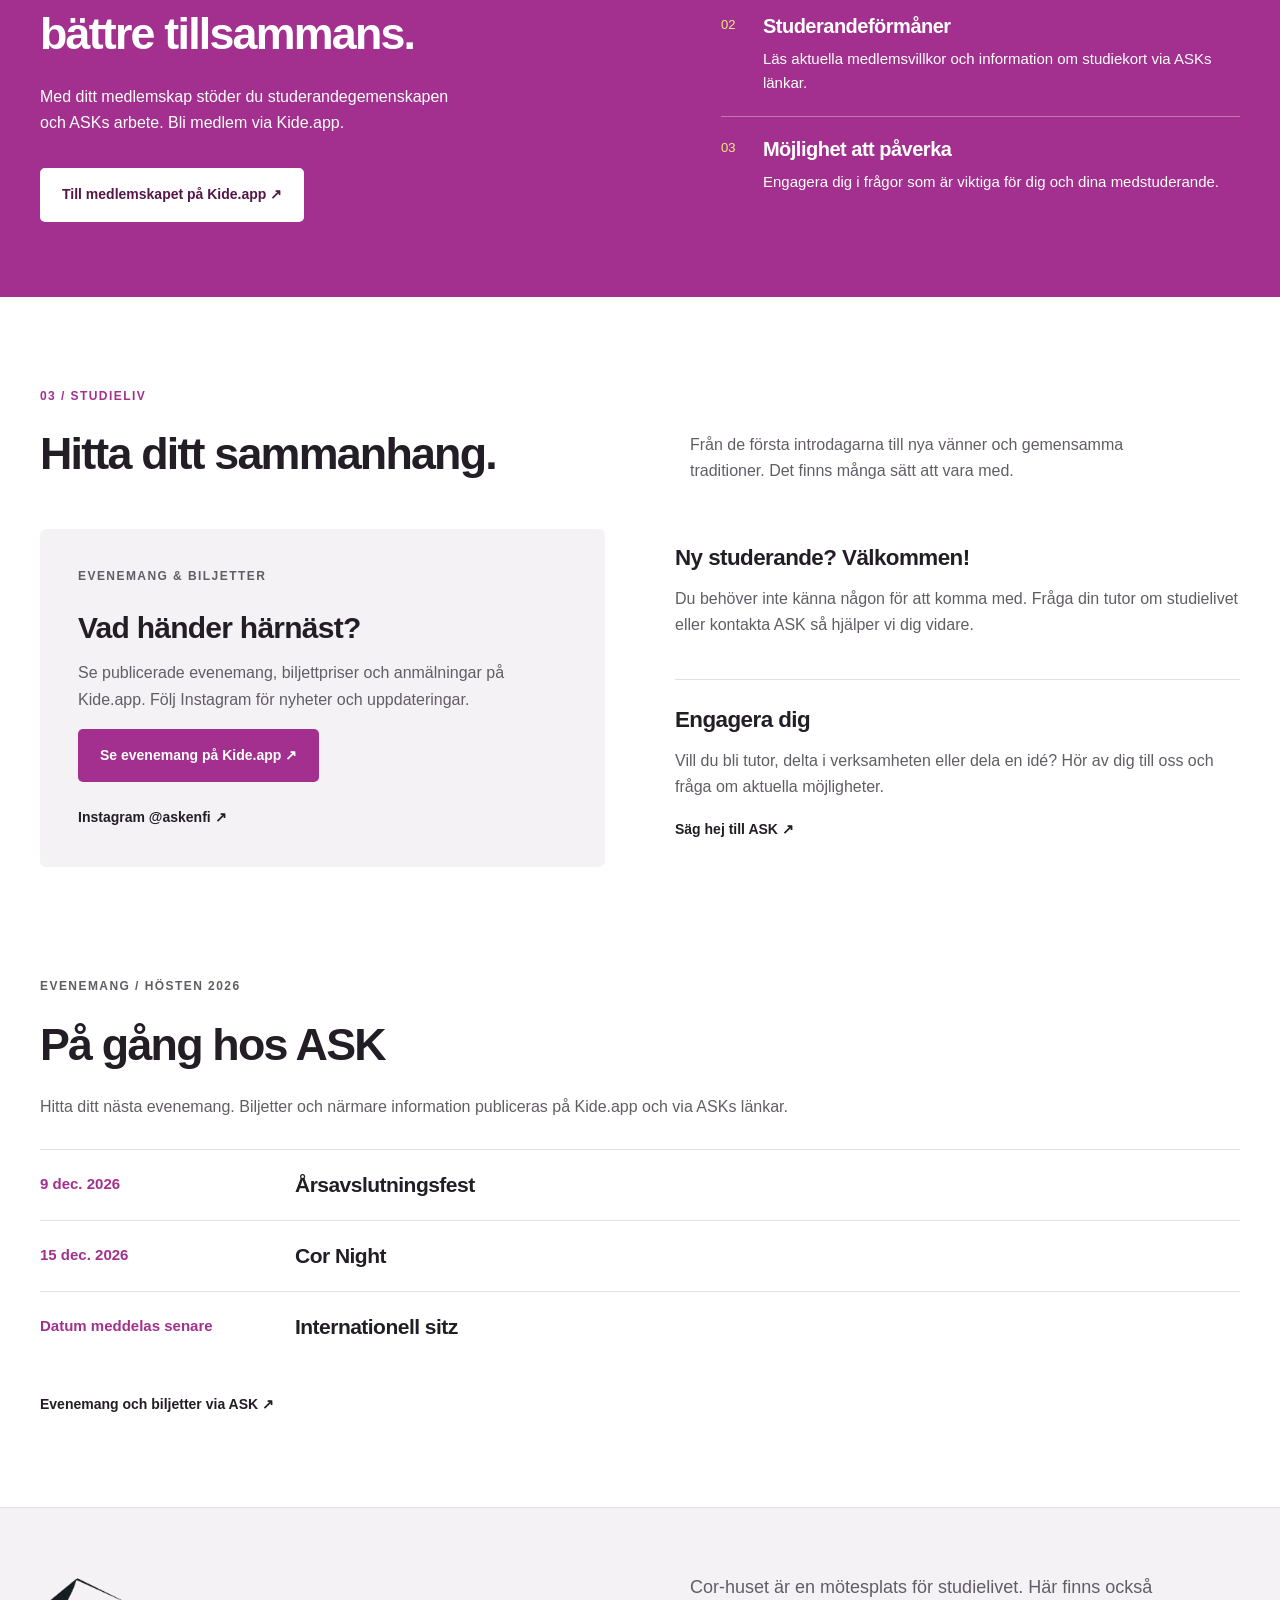
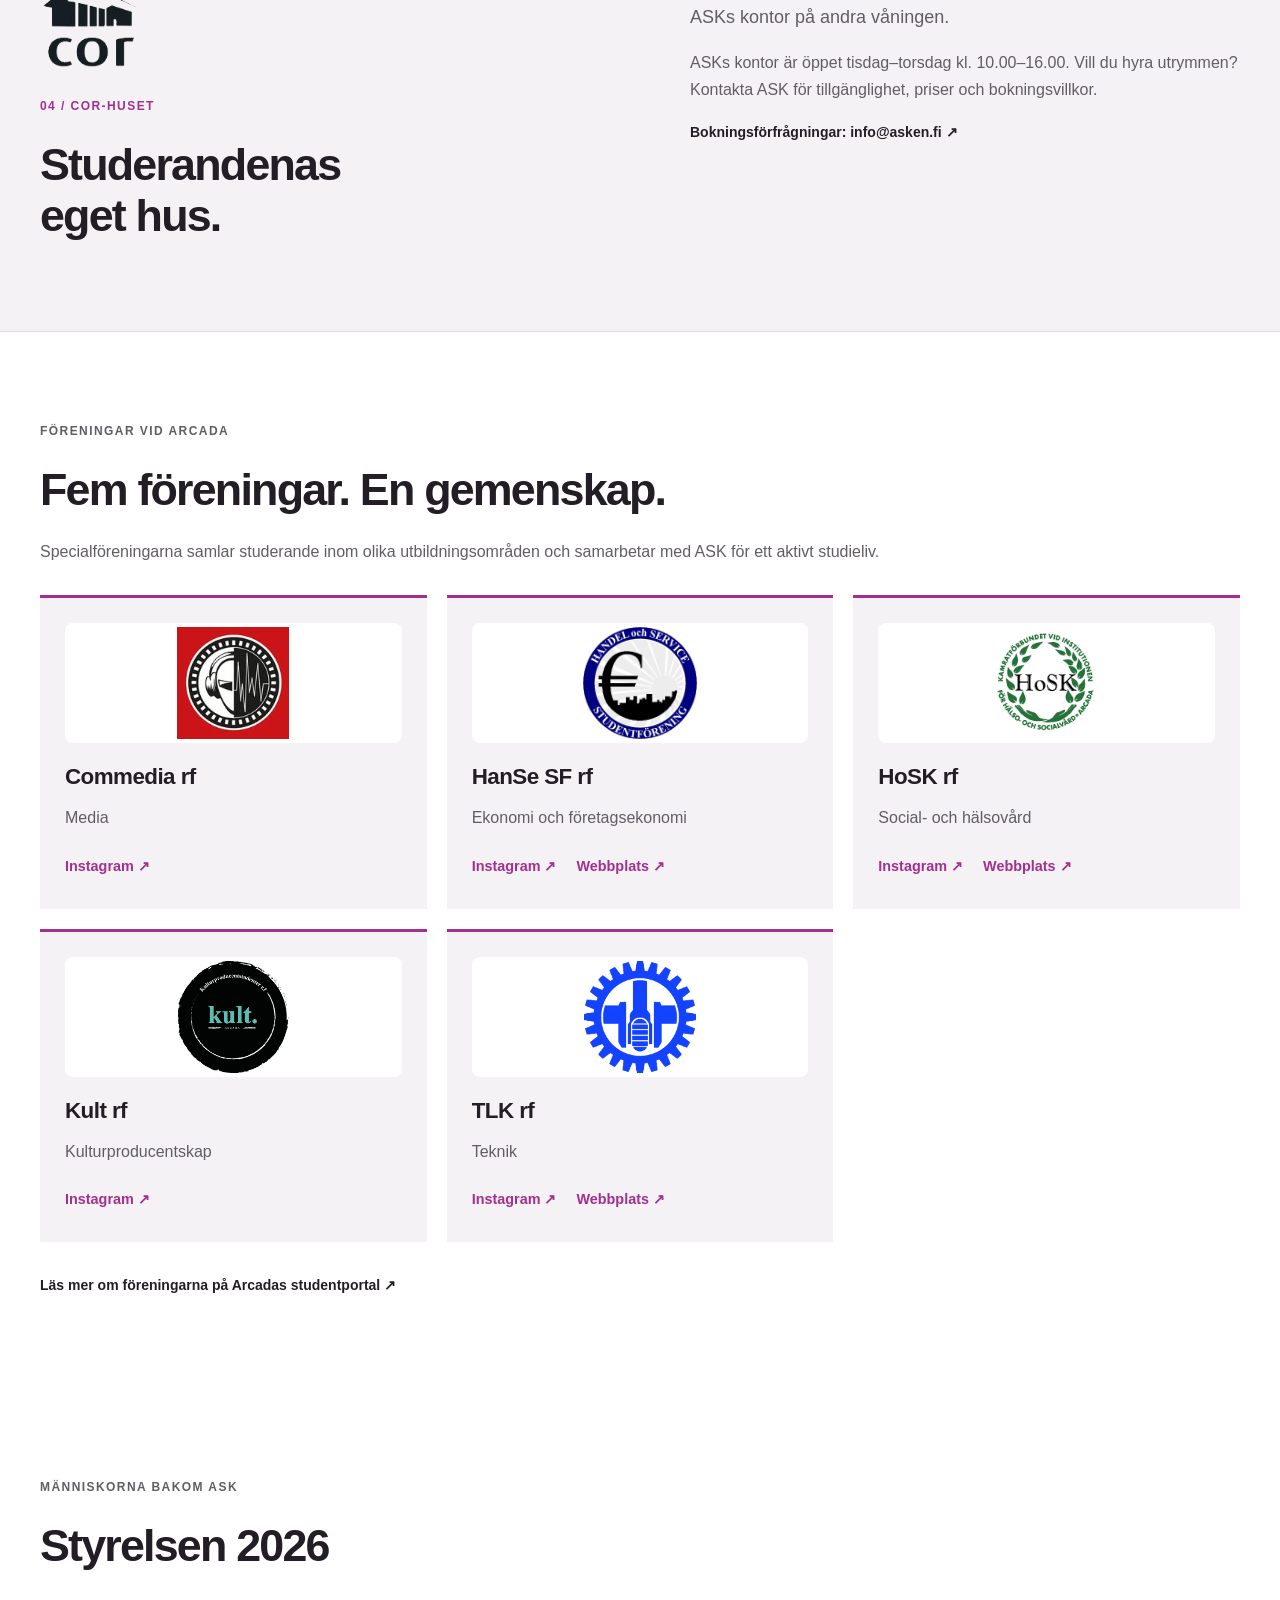
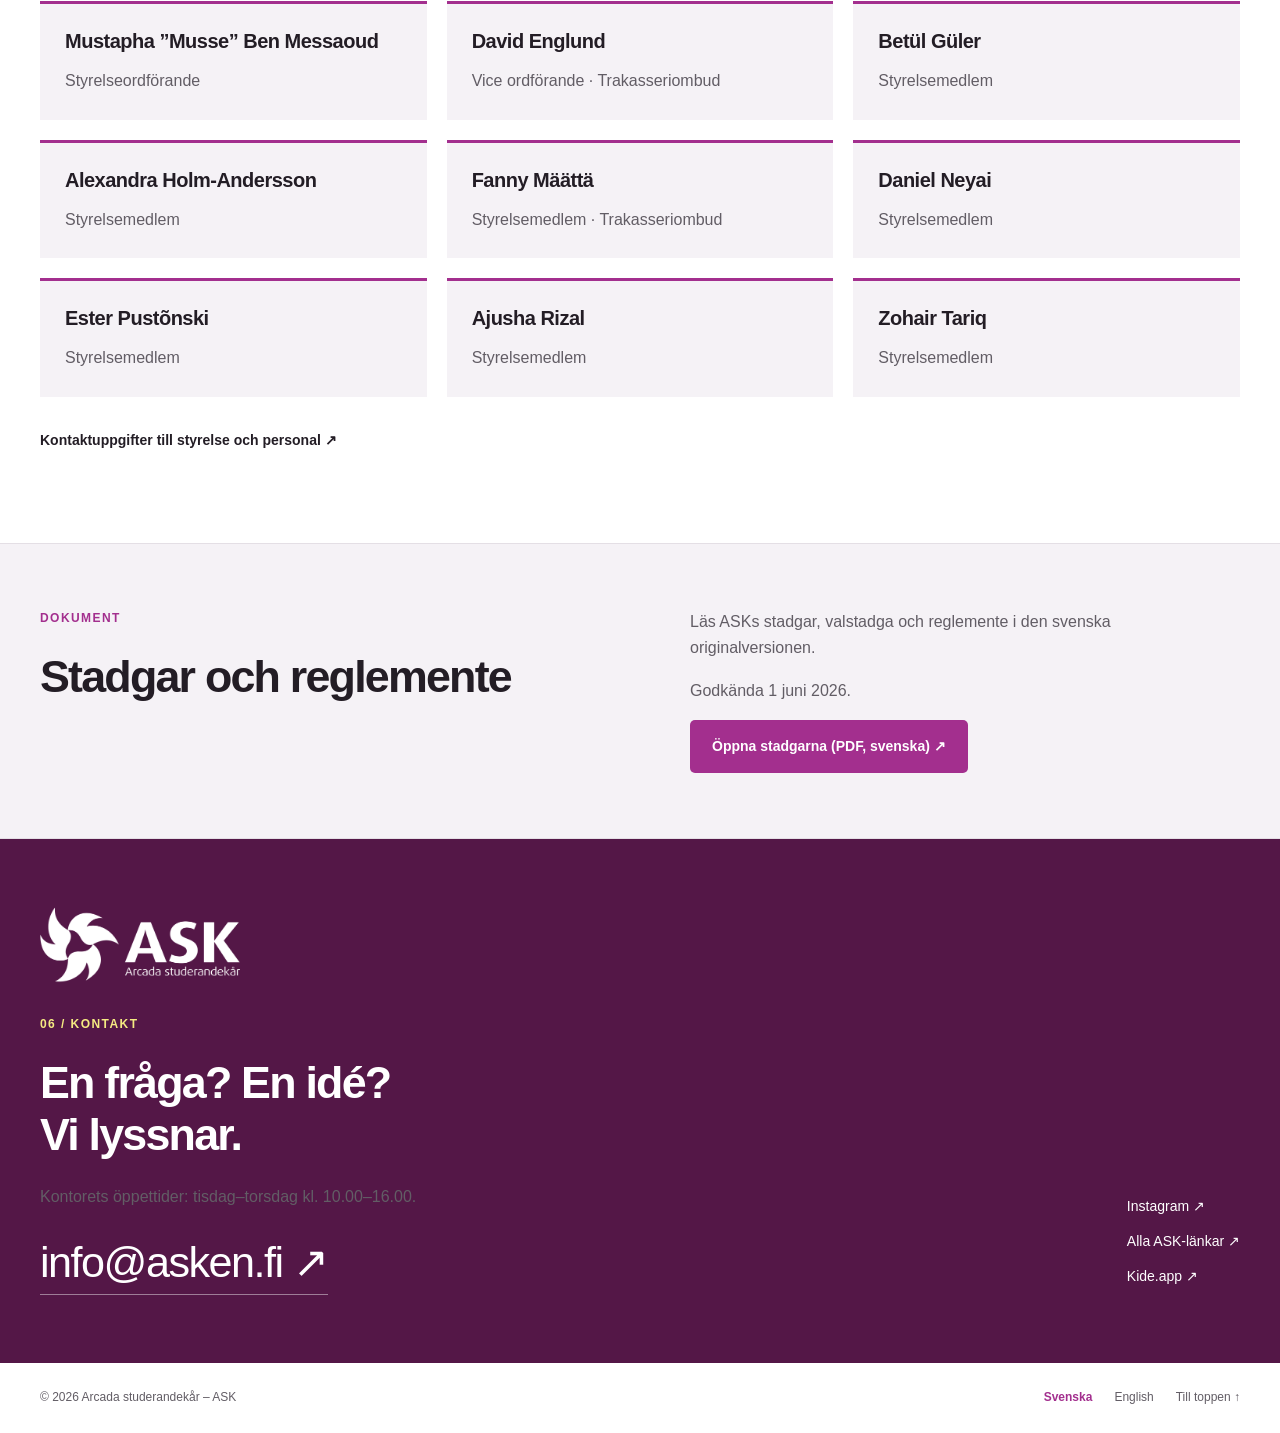
==== commit 455ff64c: "Use supplied association logos and add verified Instagram and website links" ====
--- a/index.html
+++ b/index.html
@@ -194,29 +194,34 @@
 <p>Specialföreningarna samlar studerande inom olika utbildningsområden och samarbetar med ASK för ett aktivt studieliv.</p>
 <div class="association-grid">
 <article class="association-card">
-<div class="association-logo"><img src="images/associations/commedia.png" alt="" width="180" height="140" loading="lazy"></div>
+<div class="association-logo"><img src="images/associations/commedia.webp" alt="" width="150" height="150" loading="lazy"></div>
 <h3>Commedia rf</h3>
 <p>Media</p>
-</article>
-<article class="association-card">
-<div class="association-logo"><img src="images/associations/hanse.png" alt="" width="180" height="140" loading="lazy"></div>
+<div class="association-links"><a href="https://www.instagram.com/commediarf/" aria-label="Commedia rf Instagram">Instagram ↗</a></div>
+</article>
+<article class="association-card">
+<div class="association-logo"><img src="images/associations/hanse.webp" alt="" width="500" height="488" loading="lazy"></div>
 <h3>HanSe SF rf</h3>
 <p>Ekonomi och företagsekonomi</p>
-</article>
-<article class="association-card">
-<div class="association-logo"><img src="images/associations/hosk.png" alt="" width="180" height="140" loading="lazy"></div>
+<div class="association-links"><a href="https://www.instagram.com/hansesf/" aria-label="HanSe SF rf Instagram">Instagram ↗</a><a href="https://hansesf.net/" aria-label="HanSe SF rf Webbplats">Webbplats ↗</a></div>
+</article>
+<article class="association-card">
+<div class="association-logo"><img src="images/associations/hosk.webp" alt="" width="300" height="284" loading="lazy"></div>
 <h3>HoSK rf</h3>
 <p>Social- och hälsovård</p>
-</article>
-<article class="association-card">
-<div class="association-logo"><img src="images/associations/kult.png" alt="" width="180" height="140" loading="lazy"></div>
+<div class="association-links"><a href="https://www.instagram.com/hoskrf/" aria-label="HoSK rf Instagram">Instagram ↗</a><a href="https://hosk.fi/" aria-label="HoSK rf Webbplats">Webbplats ↗</a></div>
+</article>
+<article class="association-card">
+<div class="association-logo"><img src="images/associations/kult.webp" alt="" width="1717" height="1727" loading="lazy"></div>
 <h3>Kult rf</h3>
 <p>Kulturproducentskap</p>
-</article>
-<article class="association-card">
-<div class="association-logo"><img src="images/associations/tlk.png" alt="" width="180" height="140" loading="lazy"></div>
+<div class="association-links"><a href="https://www.instagram.com/kultrf/" aria-label="Kult rf Instagram">Instagram ↗</a></div>
+</article>
+<article class="association-card">
+<div class="association-logo"><img src="images/associations/tlk.webp" alt="" width="1389" height="1389" loading="lazy"></div>
 <h3>TLK rf</h3>
 <p>Teknik</p>
+<div class="association-links"><a href="https://www.instagram.com/tlk_rf/" aria-label="TLK rf Instagram">Instagram ↗</a><a href="https://www.tlk.fi/" aria-label="TLK rf Webbplats">Webbplats ↗</a></div>
 </article>
 </div>
 <a class="text-link" href="https://start.arcada.fi/sv/stod-i-studierna/studieliv/arcada-studerandekar-ask/specialforeningarna-och-aes">Läs mer om föreningarna på Arcadas studentportal ↗</a>
--- a/css/style.css
+++ b/css/style.css
@@ -466,3 +466,6 @@
 /* Original association artwork supplied in the ASK 2026 presentation. */
 .association-logo {height:120px;display:flex;align-items:center;justify-content:center;background:#fff;border-radius:8px;margin-bottom:20px}
 .association-logo img {display:block;width:144px;height:112px;object-fit:contain}
+
+.association-links {display:flex;flex-wrap:wrap;gap:12px 20px;margin-top:18px;font-size:.9rem;font-weight:700;color:var(--purple)}
+.association-links a {padding:5px 0}
